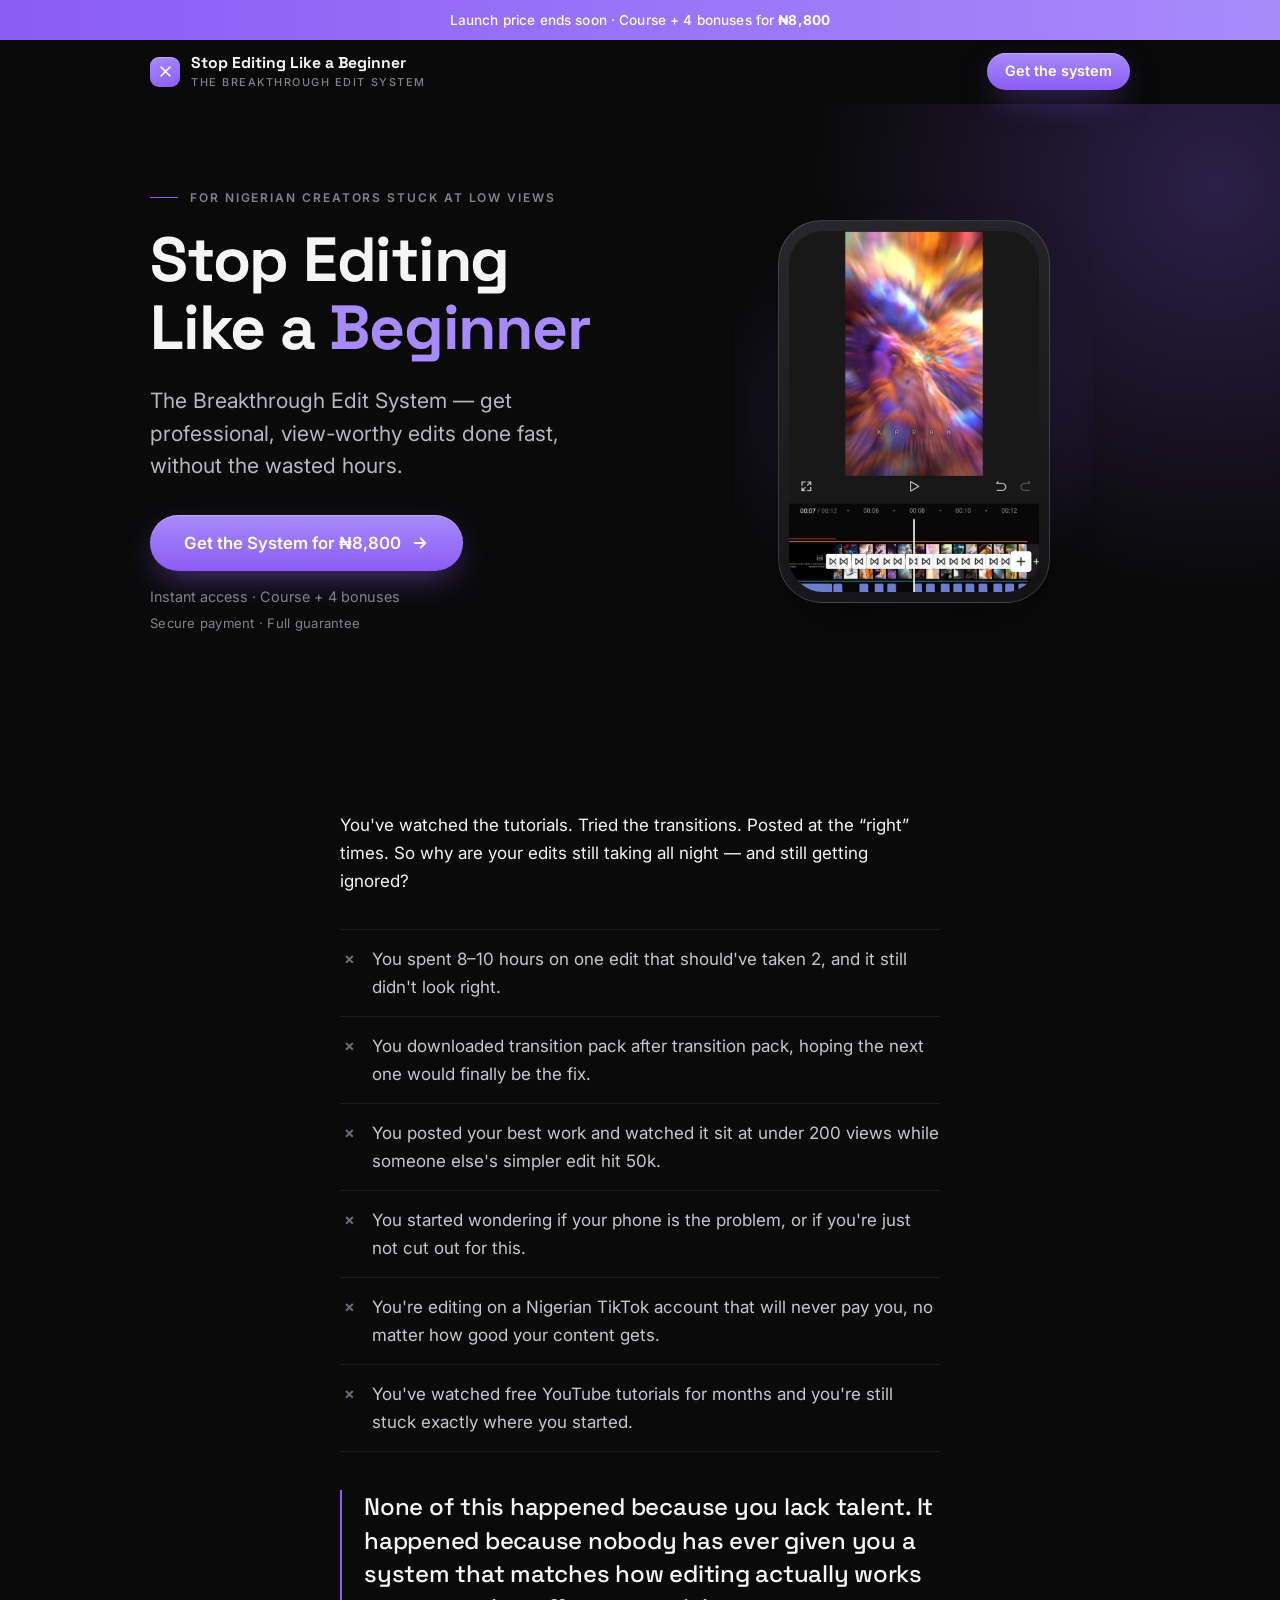
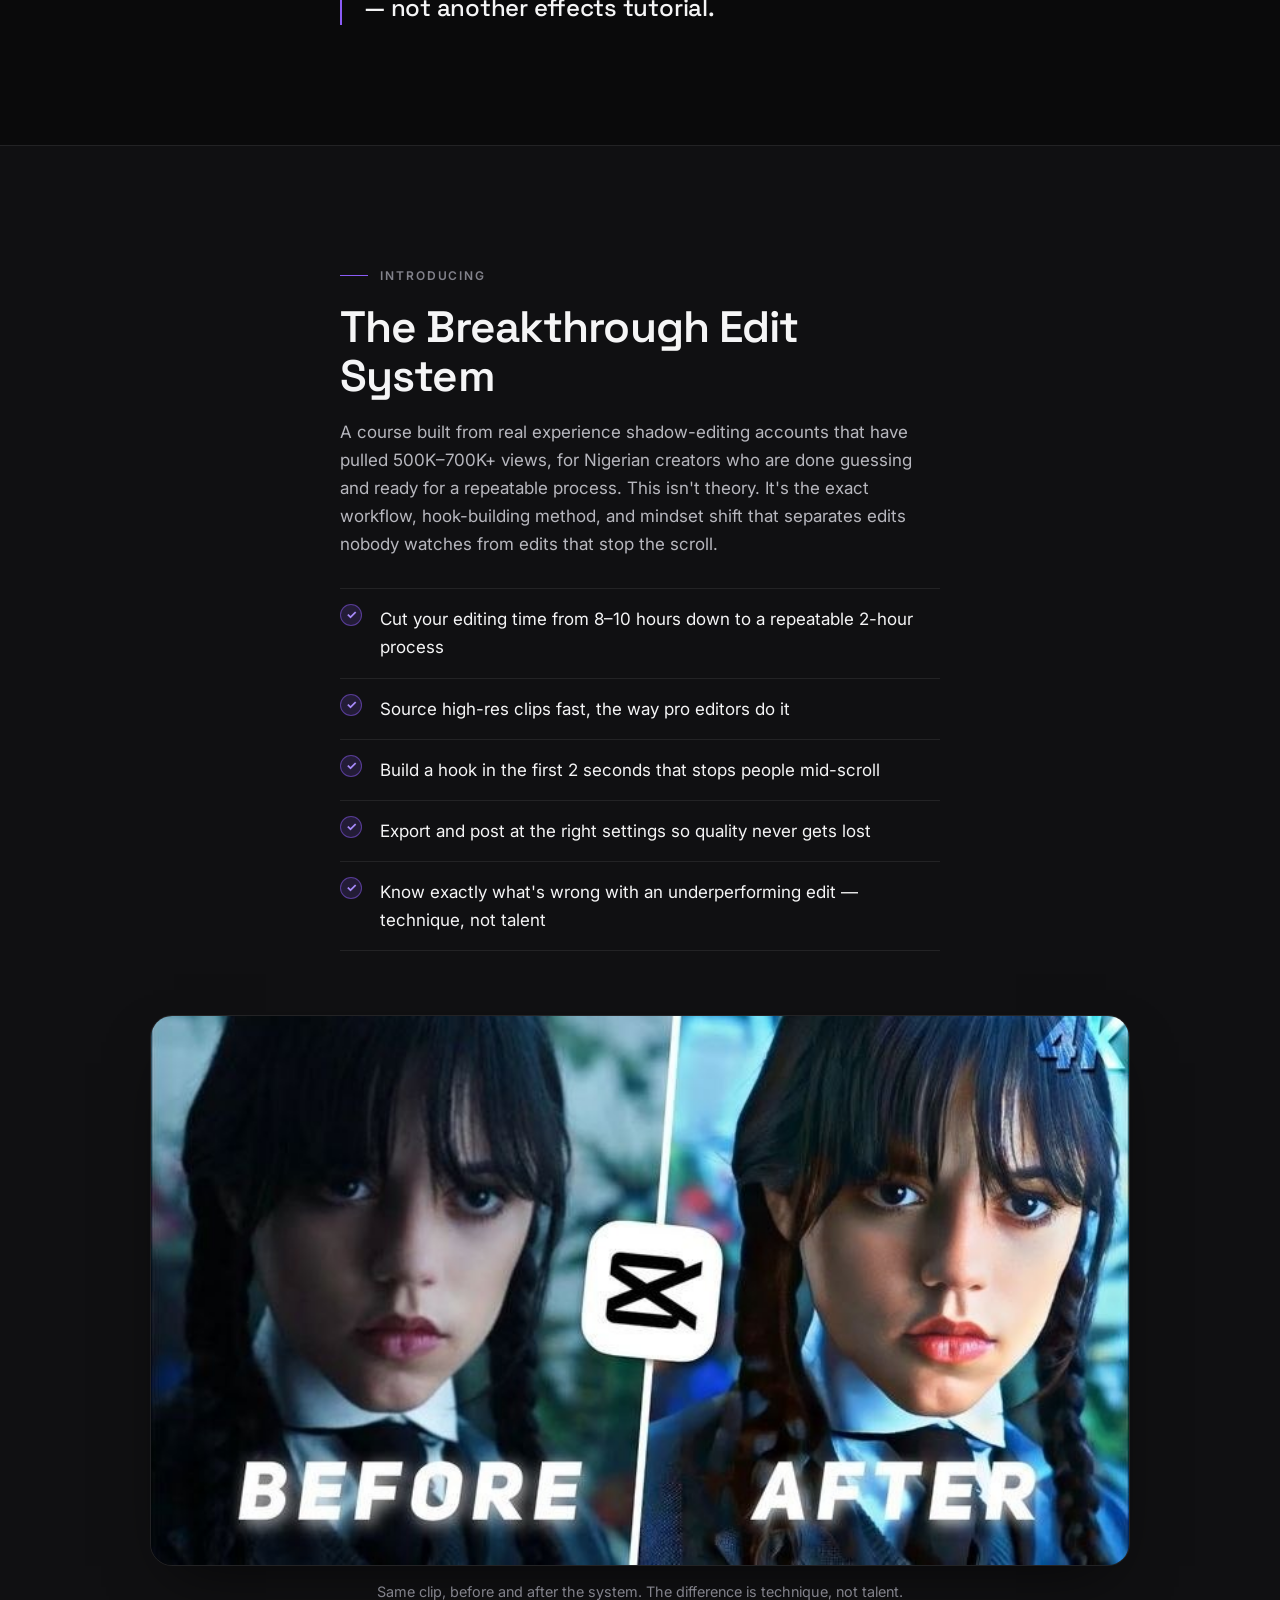
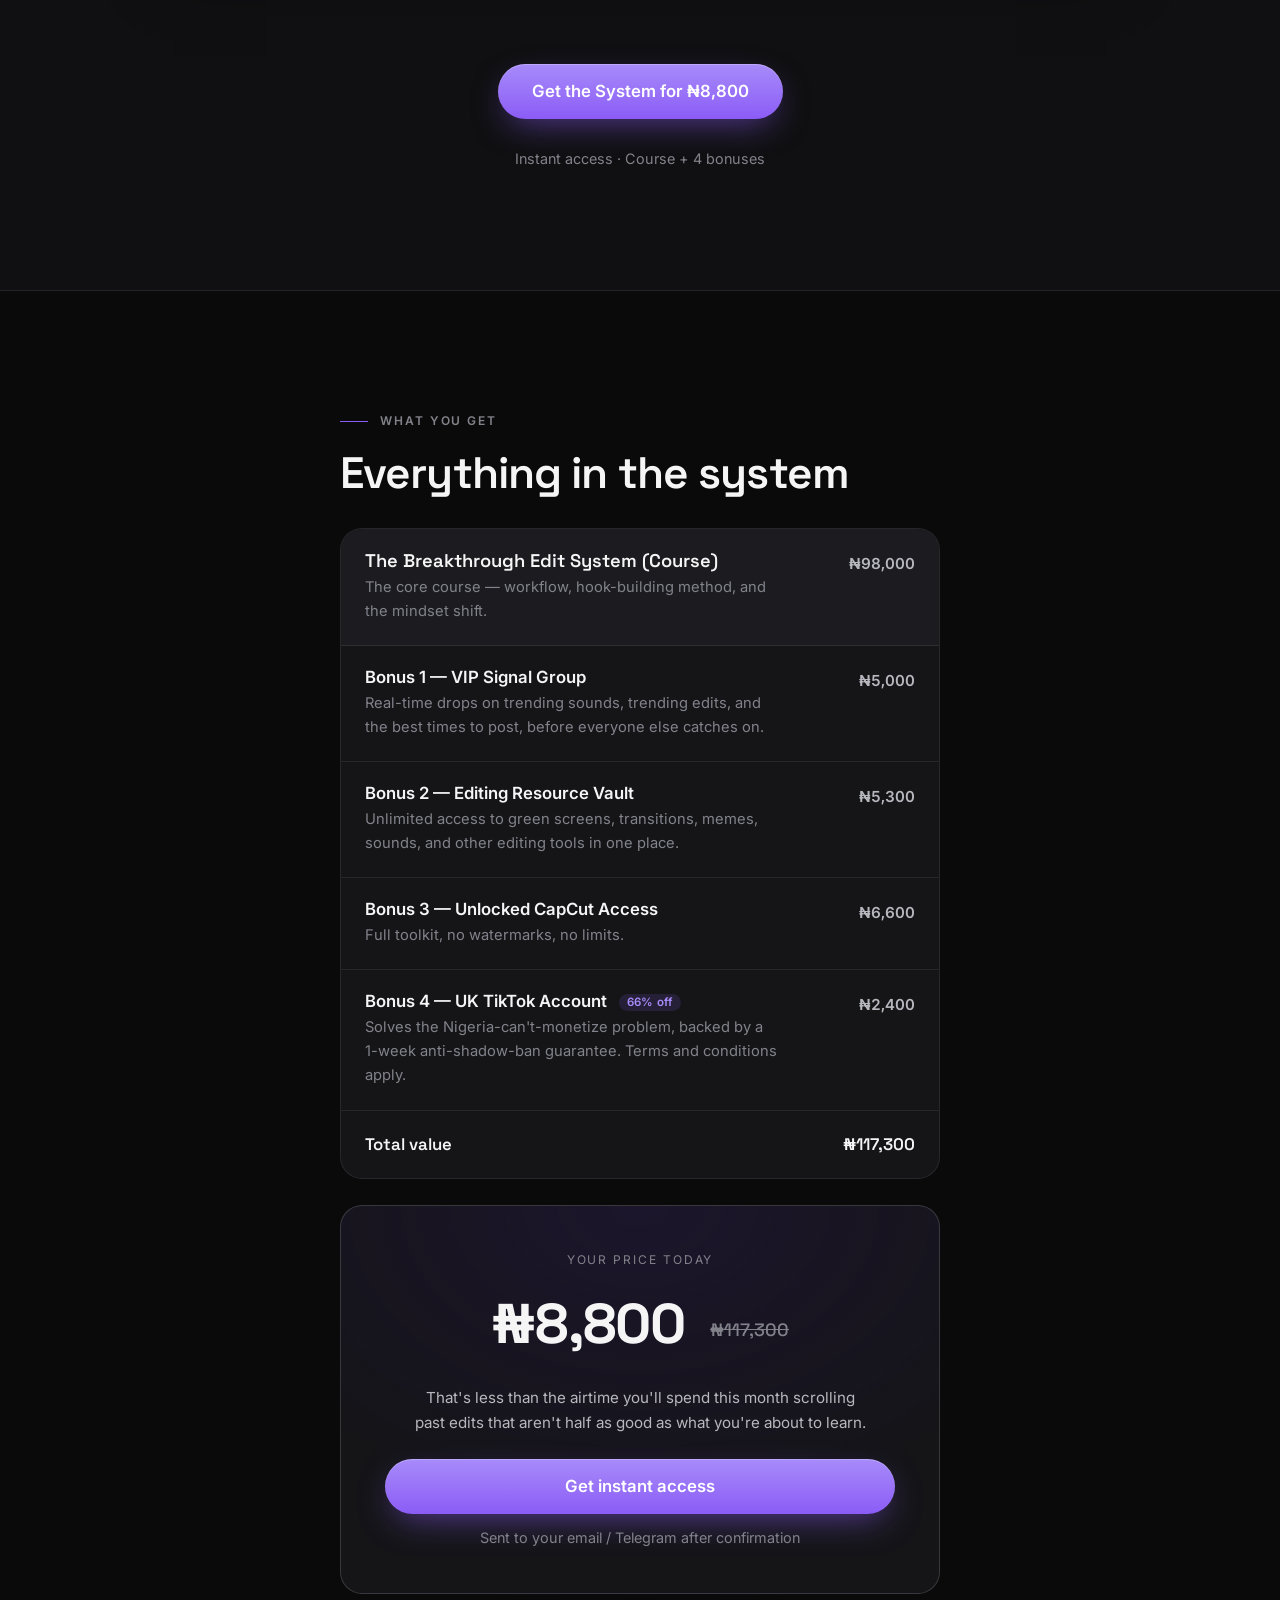
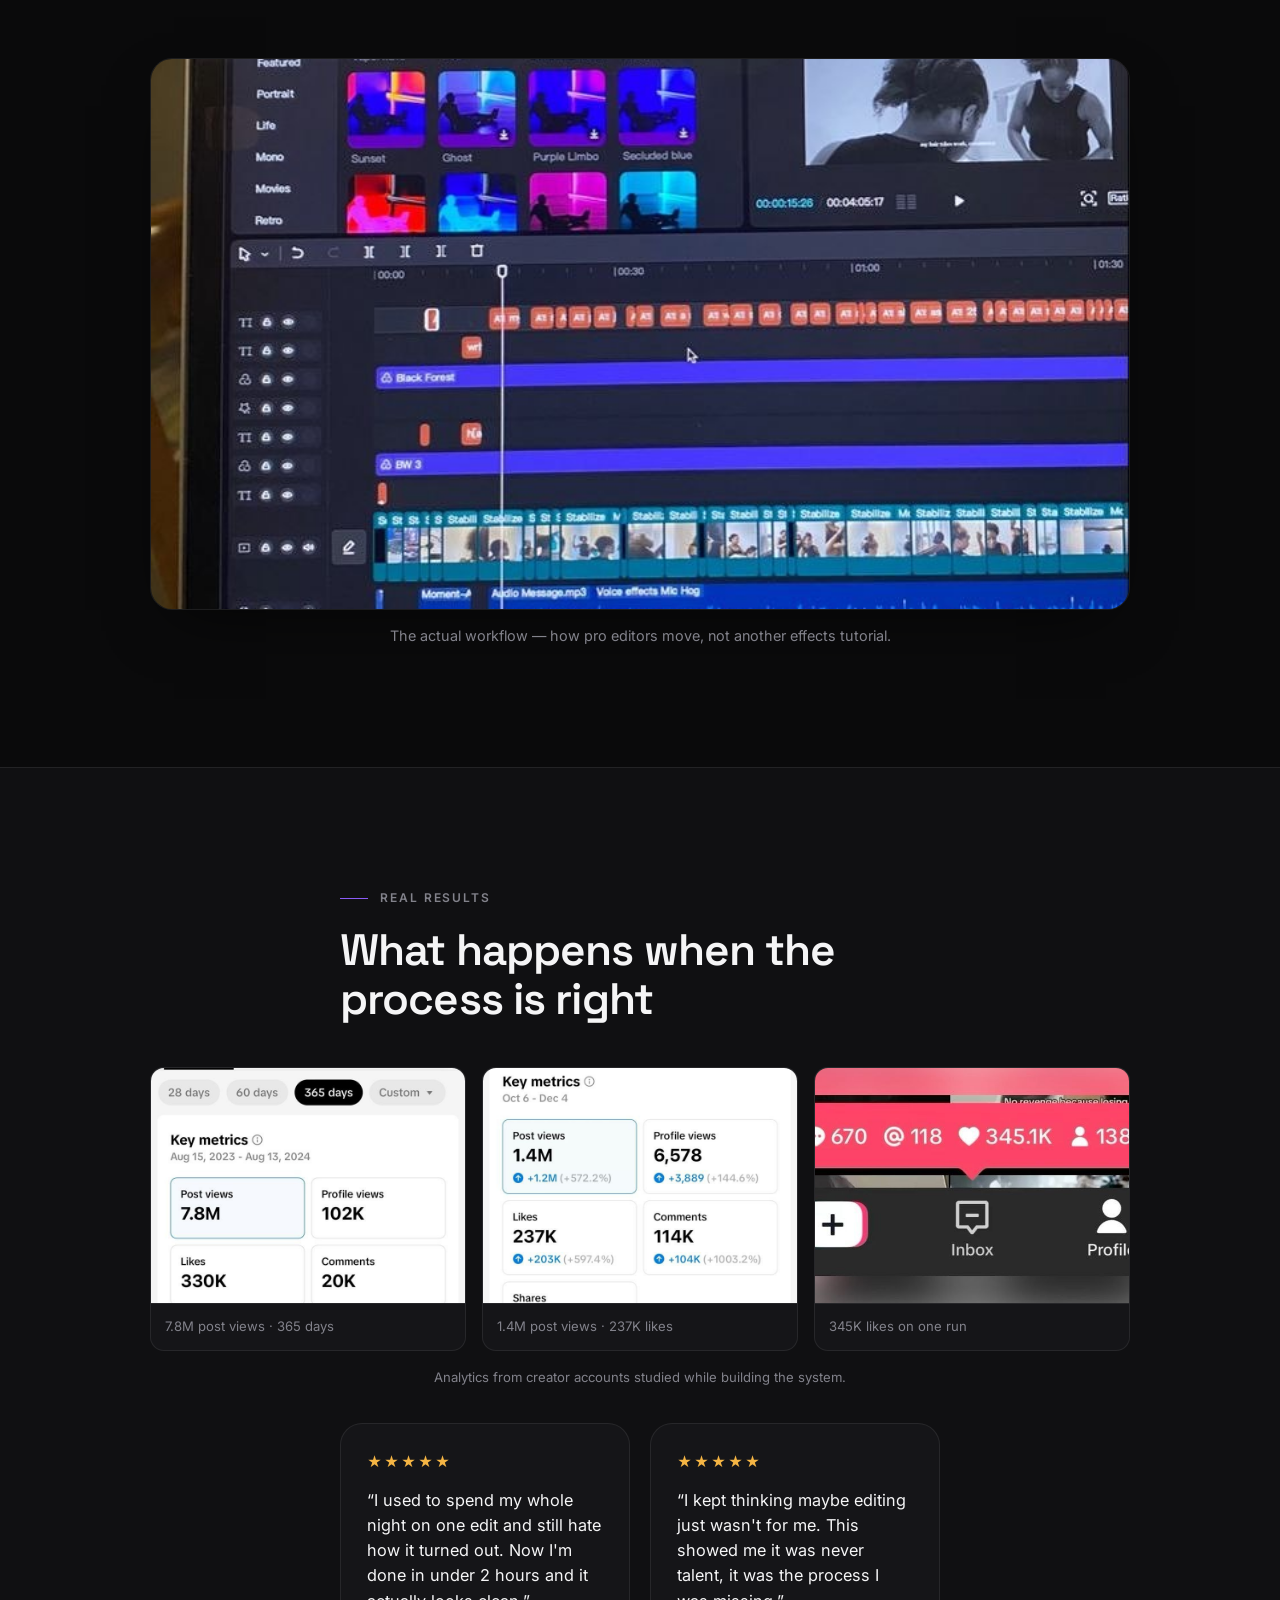
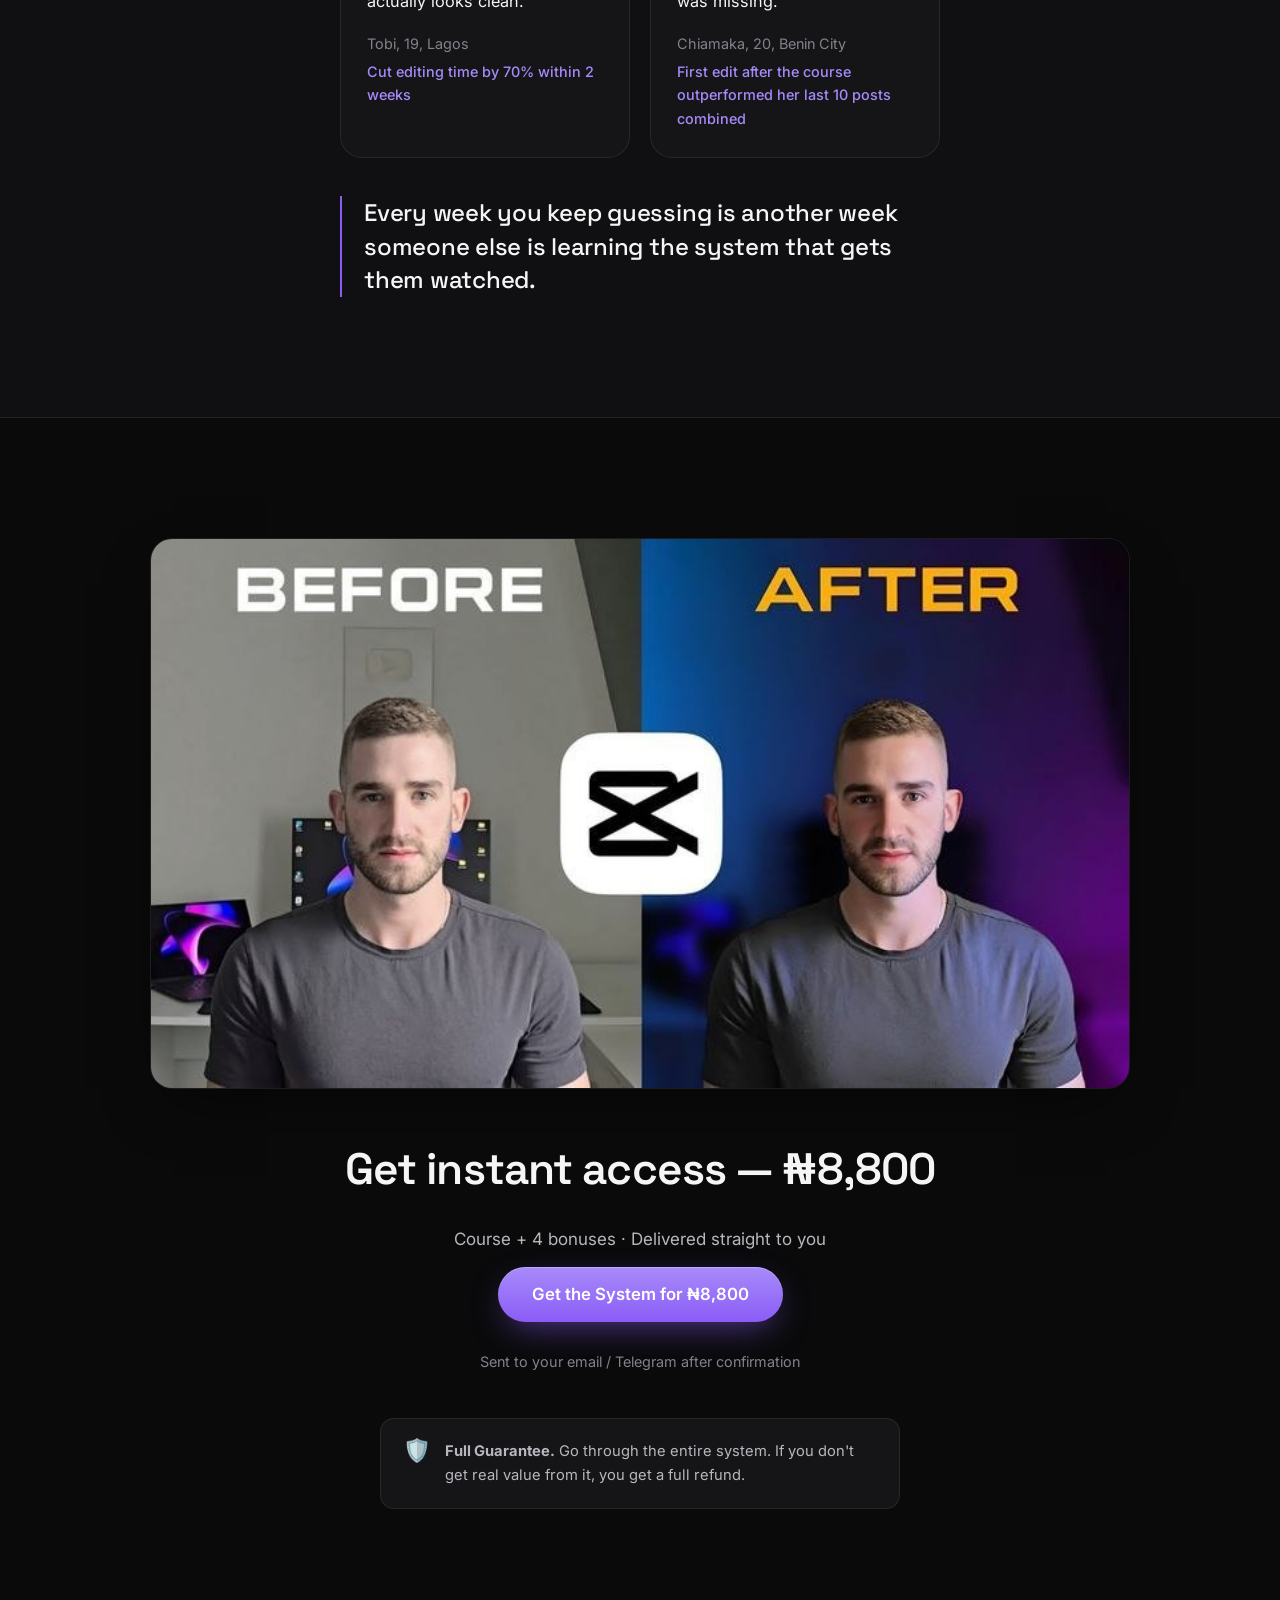
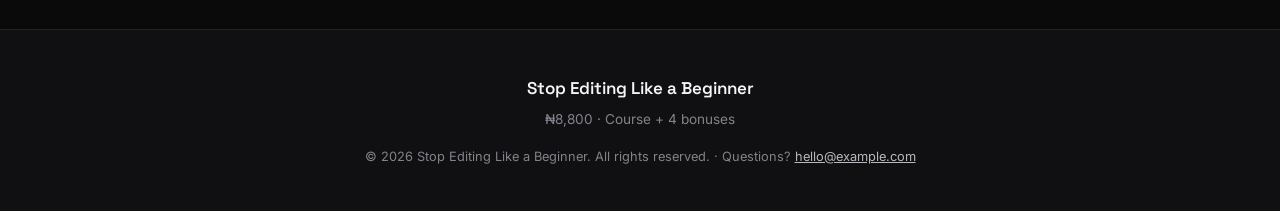
==== index.html @ e880b3b8 "initial commit" ====
<!DOCTYPE html>
<html lang="en">
<head>
  <meta charset="UTF-8">
  <meta name="viewport" content="width=device-width, initial-scale=1">
  <script>document.documentElement.classList.add('js');</script>
  <title>Stop Editing Like a Beginner — The Breakthrough Edit System</title>
  <meta name="description" content="The Breakthrough Edit System — a repeatable process for Nigerian creators to get professional, view-worthy edits done fast. Course + 4 bonuses for ₦8,800.">

  <meta property="og:title" content="Stop Editing Like a Beginner — The Breakthrough Edit System">
  <meta property="og:description" content="Get professional, view-worthy edits done fast, without the wasted hours. Course + 4 bonuses for ₦8,800.">
  <meta property="og:type" content="website">

  <link rel="preconnect" href="https://fonts.googleapis.com">
  <link rel="preconnect" href="https://fonts.gstatic.com" crossorigin>
  <link href="https://fonts.googleapis.com/css2?family=Inter:wght@400;500;600&family=Space+Grotesk:wght@500;600;700&display=swap" rel="stylesheet">
  <link rel="stylesheet" href="assets/styles.css">
</head>
<body>
  <a class="skip" href="#main">Skip to content</a>

  <div class="announce">
    Launch price ends soon &middot; Course + 4 bonuses for <strong>&#8358;8,800</strong>
  </div>

  <header class="nav" data-nav>
    <div class="container nav__inner">
      <a class="brand" href="#top" aria-label="Stop Editing Like a Beginner — home">
        <span class="mark" aria-hidden="true">
          <svg viewBox="0 0 24 24" fill="none" stroke="currentColor" stroke-width="2.4" stroke-linecap="round"><path d="M5 5l14 14M19 5 5 19"/></svg>
        </span>
        <span class="brand__name">
          <b>Stop Editing Like a Beginner</b>
          <span class="brand__sub">The Breakthrough Edit System</span>
        </span>
      </a>
      <a class="btn btn--sm" href="#get">Get the system</a>
    </div>
  </header>

  <main id="main">

    <!-- ============ HERO ============ -->
    <section class="hero" id="top">
      <div class="container hero__grid">
        <div class="hero__copy">
          <p class="eyebrow">For Nigerian creators stuck at low views</p>
          <h1>Stop Editing Like a <span class="u-accent">Beginner</span></h1>
          <p class="lede">The Breakthrough Edit System — get professional, view-worthy edits done fast, without the wasted hours.</p>
          <div class="cta">
            <a class="btn btn--lg" href="#get">
              Get the System for &#8358;8,800
              <svg viewBox="0 0 24 24" fill="none" stroke="currentColor" stroke-width="2.4" stroke-linecap="round" stroke-linejoin="round" aria-hidden="true"><path d="M5 12h14M13 6l6 6-6 6"/></svg>
            </a>
            <p class="cta__micro">Instant access &middot; Course + 4 bonuses</p>
            <p class="cta__trust">Secure payment &middot; Full guarantee</p>
          </div>
        </div>
        <div class="hero__media">
          <div class="phone">
            <img src="assets/img/hero-edit.jpg" width="736" height="1308"
                 alt="A finished vertical edit with a bold zoom-blur effect and a centred title, made in CapCut.">
          </div>
        </div>
      </div>
    </section>

    <!-- ============ PROBLEM ============ -->
    <section class="section">
      <div class="container narrow reveal">
        <p class="lede--plain">You've watched the tutorials. Tried the transitions. Posted at the &ldquo;right&rdquo; times. So why are your edits still taking all night — and still getting ignored?</p>

        <ul class="painlist">
          <li>You spent 8&ndash;10 hours on one edit that should've taken 2, and it still didn't look right.</li>
          <li>You downloaded transition pack after transition pack, hoping the next one would finally be the fix.</li>
          <li>You posted your best work and watched it sit at under 200 views while someone else's simpler edit hit 50k.</li>
          <li>You started wondering if your phone is the problem, or if you're just not cut out for this.</li>
          <li>You're editing on a Nigerian TikTok account that will never pay you, no matter how good your content gets.</li>
          <li>You've watched free YouTube tutorials for months and you're still stuck exactly where you started.</li>
        </ul>

        <p class="callout-line">None of this happened because you lack talent. It happened because nobody has ever given you a system that matches how editing actually works — not another effects tutorial.</p>
      </div>
    </section>

    <!-- ============ SOLUTION ============ -->
    <section class="section section--alt" id="system">
      <div class="container narrow reveal">
        <p class="eyebrow">Introducing</p>
        <h2>The Breakthrough Edit System</h2>
        <p class="body">A course built from real experience shadow-editing accounts that have pulled 500K&ndash;700K+ views, for Nigerian creators who are done guessing and ready for a repeatable process. This isn't theory. It's the exact workflow, hook-building method, and mindset shift that separates edits nobody watches from edits that stop the scroll.</p>

        <ul class="wins">
          <li>Cut your editing time from 8&ndash;10 hours down to a repeatable 2-hour process</li>
          <li>Source high-res clips fast, the way pro editors do it</li>
          <li>Build a hook in the first 2 seconds that stops people mid-scroll</li>
          <li>Export and post at the right settings so quality never gets lost</li>
          <li>Know exactly what's wrong with an underperforming edit — technique, not talent</li>
        </ul>
      </div>

      <div class="container reveal">
        <figure class="shot shot--wide">
          <img src="assets/img/before-after-wednesday.jpg" width="736" height="414"
               alt="The same clip shown before and after editing — the after version is sharper, brighter and colour-graded.">
          <figcaption>Same clip, before and after the system. The difference is technique, not talent.</figcaption>
        </figure>
      </div>

      <div class="container center reveal" style="margin-top: clamp(38px, 6vw, 60px);">
        <a class="btn btn--lg" href="#get">Get the System for &#8358;8,800</a>
        <p class="cta__micro">Instant access &middot; Course + 4 bonuses</p>
      </div>
    </section>

    <!-- ============ VALUE STACK ============ -->
    <section class="section" id="whats-inside">
      <div class="container narrow reveal">
        <p class="eyebrow">What you get</p>
        <h2>Everything in the system</h2>

        <div class="stack">
          <div class="stack__row stack__row--main">
            <div>
              <h3>The Breakthrough Edit System (Course)</h3>
              <p>The core course — workflow, hook-building method, and the mindset shift.</p>
            </div>
            <span class="price">&#8358;98,000</span>
          </div>

          <div class="stack__row">
            <div>
              <h3>Bonus 1 — VIP Signal Group</h3>
              <p>Real-time drops on trending sounds, trending edits, and the best times to post, before everyone else catches on.</p>
            </div>
            <span class="price">&#8358;5,000</span>
          </div>

          <div class="stack__row">
            <div>
              <h3>Bonus 2 — Editing Resource Vault</h3>
              <p>Unlimited access to green screens, transitions, memes, sounds, and other editing tools in one place.</p>
            </div>
            <span class="price">&#8358;5,300</span>
          </div>

          <div class="stack__row">
            <div>
              <h3>Bonus 3 — Unlocked CapCut Access</h3>
              <p>Full toolkit, no watermarks, no limits.</p>
            </div>
            <span class="price">&#8358;6,600</span>
          </div>

          <div class="stack__row">
            <div>
              <h3>Bonus 4 — UK TikTok Account <span class="tag">66% off</span></h3>
              <p>Solves the Nigeria-can't-monetize problem, backed by a 1-week anti-shadow-ban guarantee. Terms and conditions apply.</p>
            </div>
            <span class="price">&#8358;2,400</span>
          </div>

          <div class="stack__total">
            <span>Total value</span>
            <span>&#8358;117,300</span>
          </div>
        </div>

        <div class="pricecard">
          <p class="pricecard__label">Your price today</p>
          <p class="pricecard__amount">&#8358;8,800 <s>&#8358;117,300</s></p>
          <p class="pricecard__note">That's less than the airtime you'll spend this month scrolling past edits that aren't half as good as what you're about to learn.</p>
          <a class="btn btn--lg btn--block" href="confirmation.html">Get instant access</a>
          <p class="cta__micro">Sent to your email / Telegram after confirmation</p>
        </div>
      </div>

      <div class="container reveal">
        <figure class="shot shot--wide">
          <img src="assets/img/workflow-macbook.jpg" width="736" height="980"
               alt="A creator editing a project on a laptop in CapCut, with filters and a multi-track timeline open.">
          <figcaption>The actual workflow — how pro editors move, not another effects tutorial.</figcaption>
        </figure>
      </div>
    </section>

    <!-- ============ PROOF ============ -->
    <section class="section section--alt" id="proof">
      <div class="container narrow reveal">
        <p class="eyebrow">Real results</p>
        <h2>What happens when the process is right</h2>
      </div>

      <div class="container reveal">
        <div class="receipts">
          <figure>
            <img src="assets/img/proof-views-7m.jpg" width="736" height="732"
                 alt="TikTok analytics panel showing 7.8 million post views over 365 days.">
            <figcaption>7.8M post views &middot; 365 days</figcaption>
          </figure>
          <figure>
            <img src="assets/img/proof-views-1-4m.jpg" width="736" height="920"
                 alt="TikTok analytics panel showing 1.4 million post views and 237K likes.">
            <figcaption>1.4M post views &middot; 237K likes</figcaption>
          </figure>
          <figure>
            <img src="assets/img/proof-hearts.jpg" width="736" height="414"
                 alt="TikTok notification summary showing 345.1K likes on a run of posts.">
            <figcaption>345K likes on one run</figcaption>
          </figure>
        </div>
        <p class="receipts__note">Analytics from creator accounts studied while building the system.</p>
      </div>

      <div class="container narrow reveal">
        <div class="quotes">
          <blockquote>
            <div class="stars" aria-label="Rated 5 out of 5">&#9733;&#9733;&#9733;&#9733;&#9733;</div>
            <p>&ldquo;I used to spend my whole night on one edit and still hate how it turned out. Now I'm done in under 2 hours and it actually looks clean.&rdquo;</p>
            <footer>Tobi, 19, Lagos <span>Cut editing time by 70% within 2 weeks</span></footer>
          </blockquote>
          <blockquote>
            <div class="stars" aria-label="Rated 5 out of 5">&#9733;&#9733;&#9733;&#9733;&#9733;</div>
            <p>&ldquo;I kept thinking maybe editing just wasn't for me. This showed me it was never talent, it was the process I was missing.&rdquo;</p>
            <footer>Chiamaka, 20, Benin City <span>First edit after the course outperformed her last 10 posts combined</span></footer>
          </blockquote>
        </div>

        <p class="callout-line">Every week you keep guessing is another week someone else is learning the system that gets them watched.</p>
      </div>
    </section>

    <!-- ============ FINAL CTA ============ -->
    <section class="section final" id="get">
      <div class="container reveal">
        <figure class="shot shot--wide">
          <img src="assets/img/before-after-desk.jpg" width="736" height="414"
               alt="A creator's talking-head clip shown before and after colour grading in CapCut.">
        </figure>
      </div>

      <div class="container narrow center reveal">
        <h2>Get instant access — &#8358;8,800</h2>
        <p class="body">Course + 4 bonuses &middot; Delivered straight to you</p>
        <a class="btn btn--lg" href="confirmation.html">Get the System for &#8358;8,800</a>
        <p class="cta__micro">Sent to your email / Telegram after confirmation</p>

        <div class="guarantee">
          <span class="guarantee__icon" aria-hidden="true">&#128737;&#65039;</span>
          <p><strong>Full Guarantee.</strong> Go through the entire system. If you don't get real value from it, you get a full refund.</p>
        </div>
      </div>
    </section>

  </main>

  <footer class="foot">
    <div class="container foot__inner">
      <p class="foot__brand">Stop Editing Like a Beginner</p>
      <p class="foot__meta">&#8358;8,800 &middot; Course + 4 bonuses</p>
      <p class="foot__legal">
        &copy; <span data-year>2026</span> Stop Editing Like a Beginner. All rights reserved. &middot;
        Questions? <a href="mailto:hello@example.com">hello@example.com</a>
      </p>
    </div>
  </footer>

  <div class="buybar" data-buybar>
    <div class="buybar__inner">
      <div>
        <strong>&#8358;8,800</strong>
        <span>Course + 4 bonuses</span>
      </div>
      <a class="btn btn--sm" href="#get">Get access</a>
    </div>
  </div>

  <script src="assets/main.js"></script>
</body>
</html>
---- assets/styles.css ----
/* =========================================================
   Stop Editing Like a Beginner — The Breakthrough Edit System
   Sales page styles
   ========================================================= */

:root {
  color-scheme: dark;

  --bg: #0A0A0B;
  --bg-alt: #101012;
  --surface: #151518;
  --surface-2: #1B1B20;

  --border: rgba(255, 255, 255, 0.08);
  --border-strong: rgba(255, 255, 255, 0.15);

  --text: #F5F5F6;
  --text-dim: #B7B7BE;
  --text-mute: #82828B;

  --accent: #8B5CF6;
  --accent-2: #A78BFA;
  --gold: #F5B544;

  --radius: 14px;
  --radius-lg: 22px;
  --maxw: 1060px;

  --shadow: 0 24px 60px -24px rgba(0, 0, 0, 0.65);
  --glow: 0 12px 34px -10px rgba(139, 92, 246, 0.6);

  --font-body: "Inter", system-ui, -apple-system, "Segoe UI", Roboto, sans-serif;
  --font-head: "Space Grotesk", var(--font-body);
}

/* ---------- Reset / base ---------- */

*, *::before, *::after { box-sizing: border-box; }

html { -webkit-text-size-adjust: 100%; scroll-behavior: smooth; }

body {
  margin: 0;
  background: var(--bg);
  color: var(--text);
  font-family: var(--font-body);
  font-size: 1.0625rem;
  line-height: 1.65;
  -webkit-font-smoothing: antialiased;
  text-rendering: optimizeLegibility;
}

img { max-width: 100%; display: block; height: auto; }
a { color: inherit; }

h1, h2, h3 {
  font-family: var(--font-head);
  font-weight: 600;
  line-height: 1.1;
  letter-spacing: -0.02em;
  margin: 0;
}

h1 { font-size: clamp(2.4rem, 6.6vw, 3.9rem); font-weight: 700; }
h2 { font-size: clamp(1.85rem, 4.2vw, 2.75rem); }
h3 { font-family: var(--font-body); font-size: 1.05rem; font-weight: 600; letter-spacing: 0; }

p { margin: 0; }

::selection { background: var(--accent); color: #fff; }

:where(section) { scroll-margin-top: 90px; }

/* ---------- Layout helpers ---------- */

.container {
  width: 100%;
  max-width: var(--maxw);
  margin-inline: auto;
  padding-inline: clamp(20px, 5vw, 40px);
}

.narrow { max-width: 680px; }

.center {
  display: flex;
  flex-direction: column;
  align-items: center;
  text-align: center;
  gap: 14px;
}

.section { padding-block: clamp(64px, 10vw, 120px); }

.section--alt {
  background: var(--bg-alt);
  border-block: 1px solid var(--border);
}

.u-accent { color: var(--accent-2); }

/* ---------- Skip link ---------- */

.skip {
  position: absolute;
  left: -9999px;
}
.skip:focus {
  left: 16px;
  top: 16px;
  z-index: 100;
  background: #fff;
  color: #000;
  padding: 9px 15px;
  border-radius: 8px;
  font-weight: 600;
}

/* ---------- Eyebrow ---------- */

.eyebrow {
  display: flex;
  align-items: center;
  gap: 12px;
  margin: 0 0 18px;
  font-size: 0.75rem;
  font-weight: 600;
  letter-spacing: 0.16em;
  text-transform: uppercase;
  color: var(--text-mute);
}
.eyebrow::before {
  content: "";
  width: 28px;
  height: 1px;
  background: var(--accent);
}

/* ---------- Text blocks ---------- */

.lede {
  margin: 22px 0 0;
  font-size: clamp(1.1rem, 2.1vw, 1.32rem);
  line-height: 1.55;
  color: var(--text-dim);
}
.lede--plain { margin: 0 0 34px; color: var(--text); }

.body { margin: 18px 0 0; color: var(--text-dim); }

.callout-line {
  margin: 38px 0 0;
  padding-left: 22px;
  border-left: 2px solid var(--accent);
  font-family: var(--font-head);
  font-size: clamp(1.15rem, 2.5vw, 1.5rem);
  font-weight: 500;
  line-height: 1.4;
  letter-spacing: -0.01em;
  color: var(--text);
}

/* ---------- Buttons ---------- */

.btn {
  --_bg: linear-gradient(180deg, var(--accent-2), var(--accent));
  display: inline-flex;
  align-items: center;
  justify-content: center;
  gap: 10px;
  padding: 16px 26px;
  font-family: var(--font-body);
  font-size: 1rem;
  font-weight: 600;
  line-height: 1;
  color: #fff;
  text-decoration: none;
  background: var(--_bg);
  border: 0;
  border-radius: 999px;
  cursor: pointer;
  box-shadow: var(--glow), inset 0 1px 0 rgba(255, 255, 255, 0.25);
  transition: transform 0.15s ease, box-shadow 0.15s ease, filter 0.15s ease;
}
.btn:hover {
  transform: translateY(-2px);
  filter: brightness(1.06);
  box-shadow: 0 18px 44px -12px rgba(139, 92, 246, 0.7), inset 0 1px 0 rgba(255, 255, 255, 0.25);
}
.btn:active { transform: translateY(0); }
.btn:focus-visible { outline: 2px solid var(--accent-2); outline-offset: 3px; }

.btn--lg { padding: 19px 34px; font-size: 1.05rem; }
.btn--sm { padding: 11px 18px; font-size: 0.9rem; }
.btn--block { width: 100%; }

.btn--ghost {
  background: transparent;
  color: var(--text);
  border: 1px solid var(--border-strong);
  box-shadow: none;
}
.btn--ghost:hover { background: var(--surface-2); filter: none; }

.btn svg { width: 18px; height: 18px; flex-shrink: 0; }

/* ---------- CTA micro copy ---------- */

.cta { margin-top: 32px; }
.cta__micro { margin: 14px 0 0; font-size: 0.9rem; color: var(--text-mute); }
.cta__trust { margin: 4px 0 0; font-size: 0.82rem; letter-spacing: 0.02em; color: var(--text-mute); }

/* ---------- Announcement bar ---------- */

.announce {
  padding: 9px 16px;
  text-align: center;
  font-size: 0.85rem;
  font-weight: 500;
  letter-spacing: 0.01em;
  color: #fff;
  background: linear-gradient(90deg, var(--accent), var(--accent-2));
}
.announce strong { font-weight: 700; }

/* ---------- Nav ---------- */

.nav {
  position: sticky;
  top: 0;
  z-index: 50;
  background: rgba(10, 10, 11, 0.72);
  backdrop-filter: blur(12px);
  -webkit-backdrop-filter: blur(12px);
  border-bottom: 1px solid transparent;
  transition: border-color 0.2s ease, background 0.2s ease;
}
.nav.is-stuck {
  border-color: var(--border);
  background: rgba(10, 10, 11, 0.92);
}
.nav__inner {
  display: flex;
  align-items: center;
  justify-content: space-between;
  gap: 16px;
  padding-block: 13px;
}

.brand {
  display: flex;
  align-items: center;
  gap: 11px;
  text-decoration: none;
  line-height: 1.15;
}
.brand .mark {
  display: grid;
  place-items: center;
  width: 30px;
  height: 30px;
  flex-shrink: 0;
  border-radius: 9px;
  color: #fff;
  background: linear-gradient(160deg, var(--accent-2), var(--accent));
  box-shadow: inset 0 1px 0 rgba(255, 255, 255, 0.3);
}
.brand .mark svg { width: 15px; height: 15px; }
.brand__name { display: flex; flex-direction: column; line-height: 1.25; }
.brand b { font-family: var(--font-head); font-weight: 700; font-size: 0.98rem; }
.brand__sub {
  margin-top: 2px;
  font-size: 0.68rem;
  font-weight: 500;
  letter-spacing: 0.14em;
  text-transform: uppercase;
  color: var(--text-mute);
}

/* ---------- Hero ---------- */

.hero {
  position: relative;
  overflow: hidden;
  padding-top: clamp(44px, 7vw, 84px);
  padding-bottom: clamp(36px, 5vw, 56px);
}
.hero::before {
  content: "";
  position: absolute;
  inset: -22% -12% auto auto;
  width: min(680px, 92vw);
  height: 660px;
  background: radial-gradient(circle at 68% 32%, rgba(139, 92, 246, 0.26), transparent 62%);
  pointer-events: none;
}
.hero__grid {
  position: relative;
  display: grid;
  grid-template-columns: 1.05fr 0.95fr;
  gap: clamp(32px, 6vw, 72px);
  align-items: center;
}
.hero__copy { max-width: 560px; }

.hero__media { justify-self: center; position: relative; }

.phone {
  position: relative;
  width: min(272px, 72vw);
  padding: 10px;
  background: linear-gradient(160deg, #27272c, #131316);
  border: 1px solid var(--border-strong);
  border-radius: 44px;
  box-shadow: var(--shadow);
}
.phone::before {
  content: "";
  position: absolute;
  inset: -44px;
  z-index: -1;
  background: radial-gradient(circle, rgba(139, 92, 246, 0.22), transparent 70%);
}
.phone img {
  width: 100%;
  aspect-ratio: 9 / 13;
  object-fit: cover;
  object-position: top center;
  border-radius: 34px;
}

/* ---------- Pain list ---------- */

.painlist {
  margin: 0;
  padding: 0;
  list-style: none;
  border-top: 1px solid var(--border);
}
.painlist li {
  position: relative;
  padding: 15px 0 15px 32px;
  border-bottom: 1px solid var(--border);
  color: #C6C6CD;
}
.painlist li::before {
  content: "\00d7";
  position: absolute;
  left: 4px;
  top: 15px;
  font-size: 1rem;
  font-weight: 700;
  color: #6a6a72;
}

/* ---------- Wins list ---------- */

.wins {
  margin: 30px 0 0;
  padding: 0;
  list-style: none;
}
.wins li {
  position: relative;
  padding: 16px 0 16px 40px;
  border-bottom: 1px solid var(--border);
  color: var(--text);
}
.wins li:first-child { border-top: 1px solid var(--border); }
.wins li::before {
  content: "";
  position: absolute;
  left: 0;
  top: 15px;
  width: 22px;
  height: 22px;
  border-radius: 50%;
  background: rgba(139, 92, 246, 0.16);
  border: 1px solid rgba(139, 92, 246, 0.5);
}
.wins li::after {
  content: "\2713";
  position: absolute;
  left: 0;
  top: 15px;
  width: 22px;
  height: 22px;
  font-size: 0.78rem;
  font-weight: 700;
  line-height: 22px;
  text-align: center;
  color: var(--accent-2);
}

/* ---------- Figures ---------- */

.shot { margin: clamp(38px, 6vw, 64px) 0 0; }
.shot img {
  border-radius: var(--radius-lg);
  border: 1px solid var(--border);
  box-shadow: var(--shadow);
}
.shot--wide img {
  width: 100%;
  aspect-ratio: 16 / 9;
  object-fit: cover;
}
.shot figcaption {
  margin-top: 14px;
  font-size: 0.9rem;
  color: var(--text-mute);
  text-align: center;
}

/* ---------- Value stack ---------- */

.stack {
  margin-top: 30px;
  background: var(--surface);
  border: 1px solid var(--border);
  border-radius: var(--radius-lg);
  overflow: hidden;
}
.stack__row {
  display: flex;
  align-items: flex-start;
  justify-content: space-between;
  gap: 22px;
  padding: 22px 24px;
  border-bottom: 1px solid var(--border);
}
.stack__row h3 { margin: 0 0 4px; }
.stack__row p {
  margin: 0;
  max-width: 46ch;
  font-size: 0.92rem;
  color: var(--text-mute);
}
.stack__row--main { background: var(--surface-2); }
.stack__row--main h3 { font-family: var(--font-head); font-size: 1.15rem; font-weight: 600; }

.price {
  flex-shrink: 0;
  font-weight: 600;
  font-size: 0.95rem;
  font-variant-numeric: tabular-nums;
  color: var(--text-dim);
}
.tag {
  display: inline-block;
  margin-left: 8px;
  padding: 2px 8px;
  font-size: 0.72rem;
  font-weight: 600;
  letter-spacing: 0.02em;
  color: var(--accent-2);
  background: rgba(139, 92, 246, 0.14);
  border-radius: 999px;
  vertical-align: middle;
}
.stack__total {
  display: flex;
  align-items: center;
  justify-content: space-between;
  padding: 20px 24px;
  font-family: var(--font-head);
  font-weight: 600;
  font-size: 1.05rem;
}

/* ---------- Price card ---------- */

.pricecard {
  margin-top: 26px;
  padding: clamp(28px, 5vw, 44px);
  text-align: center;
  border: 1px solid var(--border-strong);
  border-radius: var(--radius-lg);
  background: radial-gradient(120% 130% at 50% 0%, rgba(139, 92, 246, 0.14), var(--surface) 62%);
}
.pricecard__label {
  margin: 0;
  font-size: 0.75rem;
  letter-spacing: 0.16em;
  text-transform: uppercase;
  color: var(--text-mute);
}
.pricecard__amount {
  margin: 8px 0 0;
  font-family: var(--font-head);
  font-weight: 700;
  font-size: clamp(2.6rem, 7vw, 3.5rem);
  letter-spacing: -0.02em;
}
.pricecard__amount s {
  display: inline-block;
  margin-left: 12px;
  font-size: 0.32em;
  font-weight: 500;
  letter-spacing: 0;
  color: var(--text-mute);
  vertical-align: middle;
}
.pricecard__note {
  margin: 14px auto 24px;
  max-width: 46ch;
  font-size: 0.95rem;
  color: var(--text-dim);
}
.pricecard .cta__micro { margin-top: 12px; }

/* ---------- Receipts ---------- */

.receipts {
  display: grid;
  grid-template-columns: repeat(auto-fit, minmax(150px, 1fr));
  gap: 16px;
  margin-top: clamp(30px, 5vw, 44px);
}
.receipts figure {
  margin: 0;
  background: var(--surface);
  border: 1px solid var(--border);
  border-radius: var(--radius);
  overflow: hidden;
}
.receipts img {
  width: 100%;
  aspect-ratio: 4 / 3;
  object-fit: cover;
  object-position: top;
}
.receipts figcaption {
  padding: 12px 14px;
  font-size: 0.82rem;
  color: var(--text-mute);
  border-top: 1px solid var(--border);
}
.receipts__note {
  margin: 16px 0 0;
  text-align: center;
  font-size: 0.82rem;
  color: var(--text-mute);
}

/* ---------- Quotes ---------- */

.quotes {
  display: grid;
  grid-template-columns: 1fr 1fr;
  gap: 20px;
  margin-top: 34px;
}
blockquote {
  margin: 0;
  padding: 26px;
  background: var(--surface);
  border: 1px solid var(--border);
  border-radius: var(--radius-lg);
}
blockquote p {
  margin: 14px 0 18px;
  font-size: 1.02rem;
  line-height: 1.55;
  color: var(--text);
}
.stars { color: var(--gold); letter-spacing: 2px; font-size: 0.9rem; }
blockquote footer { font-size: 0.9rem; font-style: normal; color: var(--text-mute); }
blockquote footer span {
  display: block;
  margin-top: 4px;
  font-weight: 500;
  color: var(--accent-2);
}

/* ---------- Guarantee ---------- */

.guarantee {
  display: flex;
  gap: 14px;
  align-items: flex-start;
  max-width: 520px;
  margin: 30px auto 0;
  padding: 20px 22px;
  text-align: left;
  background: var(--surface);
  border: 1px solid var(--border);
  border-radius: var(--radius);
}
.guarantee__icon { font-size: 1.4rem; line-height: 1; }
.guarantee p { margin: 0; font-size: 0.92rem; color: var(--text-dim); }

/* ---------- Final section ---------- */

.final .shot { margin: 0 0 clamp(36px, 6vw, 56px); }

/* ---------- Footer ---------- */

.foot {
  padding-block: 44px;
  background: var(--bg-alt);
  border-top: 1px solid var(--border);
}
.foot__inner { display: flex; flex-direction: column; gap: 6px; text-align: center; }
.foot__brand { font-family: var(--font-head); font-weight: 600; }
.foot__meta { font-size: 0.85rem; color: var(--text-mute); }
.foot__legal { margin-top: 10px; font-size: 0.8rem; color: var(--text-mute); }
.foot__legal a { color: var(--text-dim); }

/* ---------- Sticky buy bar (mobile) ---------- */

.buybar {
  position: fixed;
  left: 0;
  right: 0;
  bottom: 0;
  z-index: 60;
  padding: 12px clamp(16px, 5vw, 20px);
  background: rgba(16, 16, 18, 0.95);
  backdrop-filter: blur(10px);
  -webkit-backdrop-filter: blur(10px);
  border-top: 1px solid var(--border);
  transform: translateY(110%);
  transition: transform 0.25s ease;
}
.buybar.is-visible { transform: translateY(0); }
.buybar__inner {
  display: flex;
  align-items: center;
  justify-content: space-between;
  gap: 14px;
  max-width: var(--maxw);
  margin-inline: auto;
}
.buybar strong { font-family: var(--font-head); font-size: 1.1rem; }
.buybar span { display: block; font-size: 0.75rem; color: var(--text-mute); }

@media (min-width: 860px) {
  .buybar { display: none; }
}

/* ---------- Confirmation page ---------- */

.confirm { padding-block: clamp(56px, 9vw, 104px); }

.badge {
  display: grid;
  place-items: center;
  width: 58px;
  height: 58px;
  margin: 0 0 24px;
  border-radius: 50%;
  color: #fff;
  background: linear-gradient(160deg, var(--accent-2), var(--accent));
  box-shadow: var(--glow);
}
.badge svg { width: 28px; height: 28px; }

.downloads { margin: 30px 0 0; padding: 0; list-style: none; }
.downloads li {
  display: flex;
  align-items: center;
  gap: 14px;
  padding: 16px 18px;
  margin-bottom: 10px;
  background: var(--surface);
  border: 1px solid var(--border);
  border-radius: var(--radius);
}
.downloads .ico { font-size: 1.15rem; line-height: 1; flex-shrink: 0; }
.downloads .name { flex: 1; font-weight: 500; font-size: 0.98rem; }
.downloads .get {
  flex-shrink: 0;
  font-size: 0.85rem;
  font-weight: 600;
  color: var(--accent-2);
  text-decoration: none;
}
.downloads .get:hover { text-decoration: underline; }

.note-box {
  margin: 26px 0 0;
  padding: 18px 20px;
  font-size: 0.92rem;
  color: var(--text-dim);
  background: var(--surface);
  border: 1px solid var(--border);
  border-left: 2px solid var(--accent);
  border-radius: var(--radius);
}

.divider {
  margin: clamp(40px, 7vw, 64px) 0;
  border: 0;
  border-top: 1px solid var(--border);
}

.upsell {
  padding: clamp(24px, 4vw, 36px);
  background: radial-gradient(120% 130% at 50% 0%, rgba(139, 92, 246, 0.12), var(--surface) 62%);
  border: 1px solid var(--border-strong);
  border-radius: var(--radius-lg);
  text-align: center;
}
.upsell h3 { font-family: var(--font-head); font-size: 1.3rem; font-weight: 600; }
.upsell .price-line {
  margin: 6px 0 14px;
  font-family: var(--font-head);
  font-size: 1.6rem;
  font-weight: 700;
}
.upsell p { color: var(--text-dim); font-size: 0.95rem; }
.decline {
  display: inline-block;
  margin-top: 16px;
  font-size: 0.88rem;
  color: var(--text-mute);
  text-decoration: none;
}
.decline:hover { color: var(--text-dim); text-decoration: underline; }

.next-block { margin-top: clamp(40px, 7vw, 60px); text-align: center; }
.next-block .btn { margin-top: 18px; }

/* ---------- Reveal animation ---------- */

.js .reveal {
  opacity: 0;
  transform: translateY(16px);
  transition: opacity 0.6s ease, transform 0.6s ease;
}
.js .reveal.in { opacity: 1; transform: none; }

/* ---------- Responsive ---------- */

@media (max-width: 860px) {
  .hero__grid { grid-template-columns: 1fr; text-align: center; }
  .hero__copy { max-width: none; }
  .hero .eyebrow { justify-content: center; }
  .hero .cta { display: flex; flex-direction: column; align-items: center; }
  body { padding-bottom: 72px; }
}

@media (max-width: 720px) {
  .quotes { grid-template-columns: 1fr; }
  .stack__row { flex-direction: column; gap: 8px; }
  .stack__row .price { align-self: flex-start; }
}

@media (prefers-reduced-motion: reduce) {
  html { scroll-behavior: auto; }
  *, *::before, *::after { transition: none !important; animation: none !important; }
  .btn:hover { transform: none; }
  .js .reveal { opacity: 1; transform: none; }
}
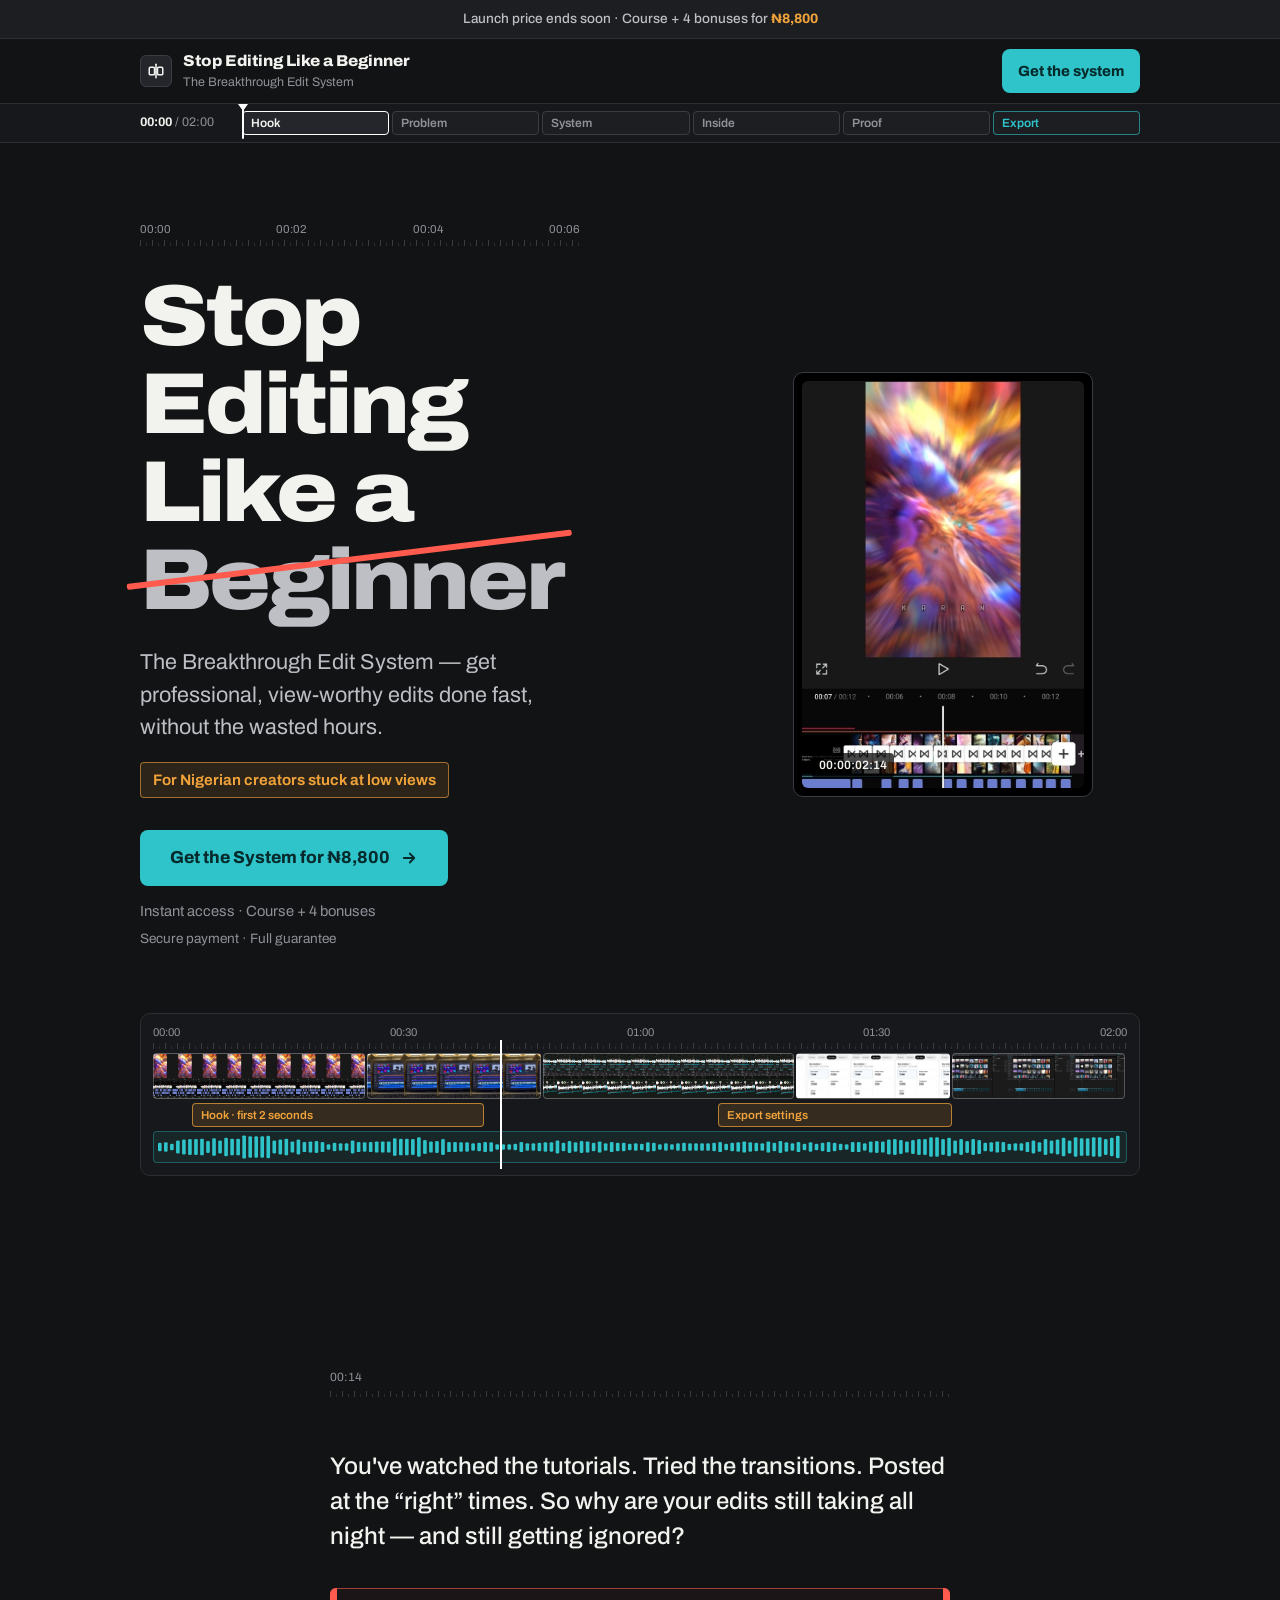
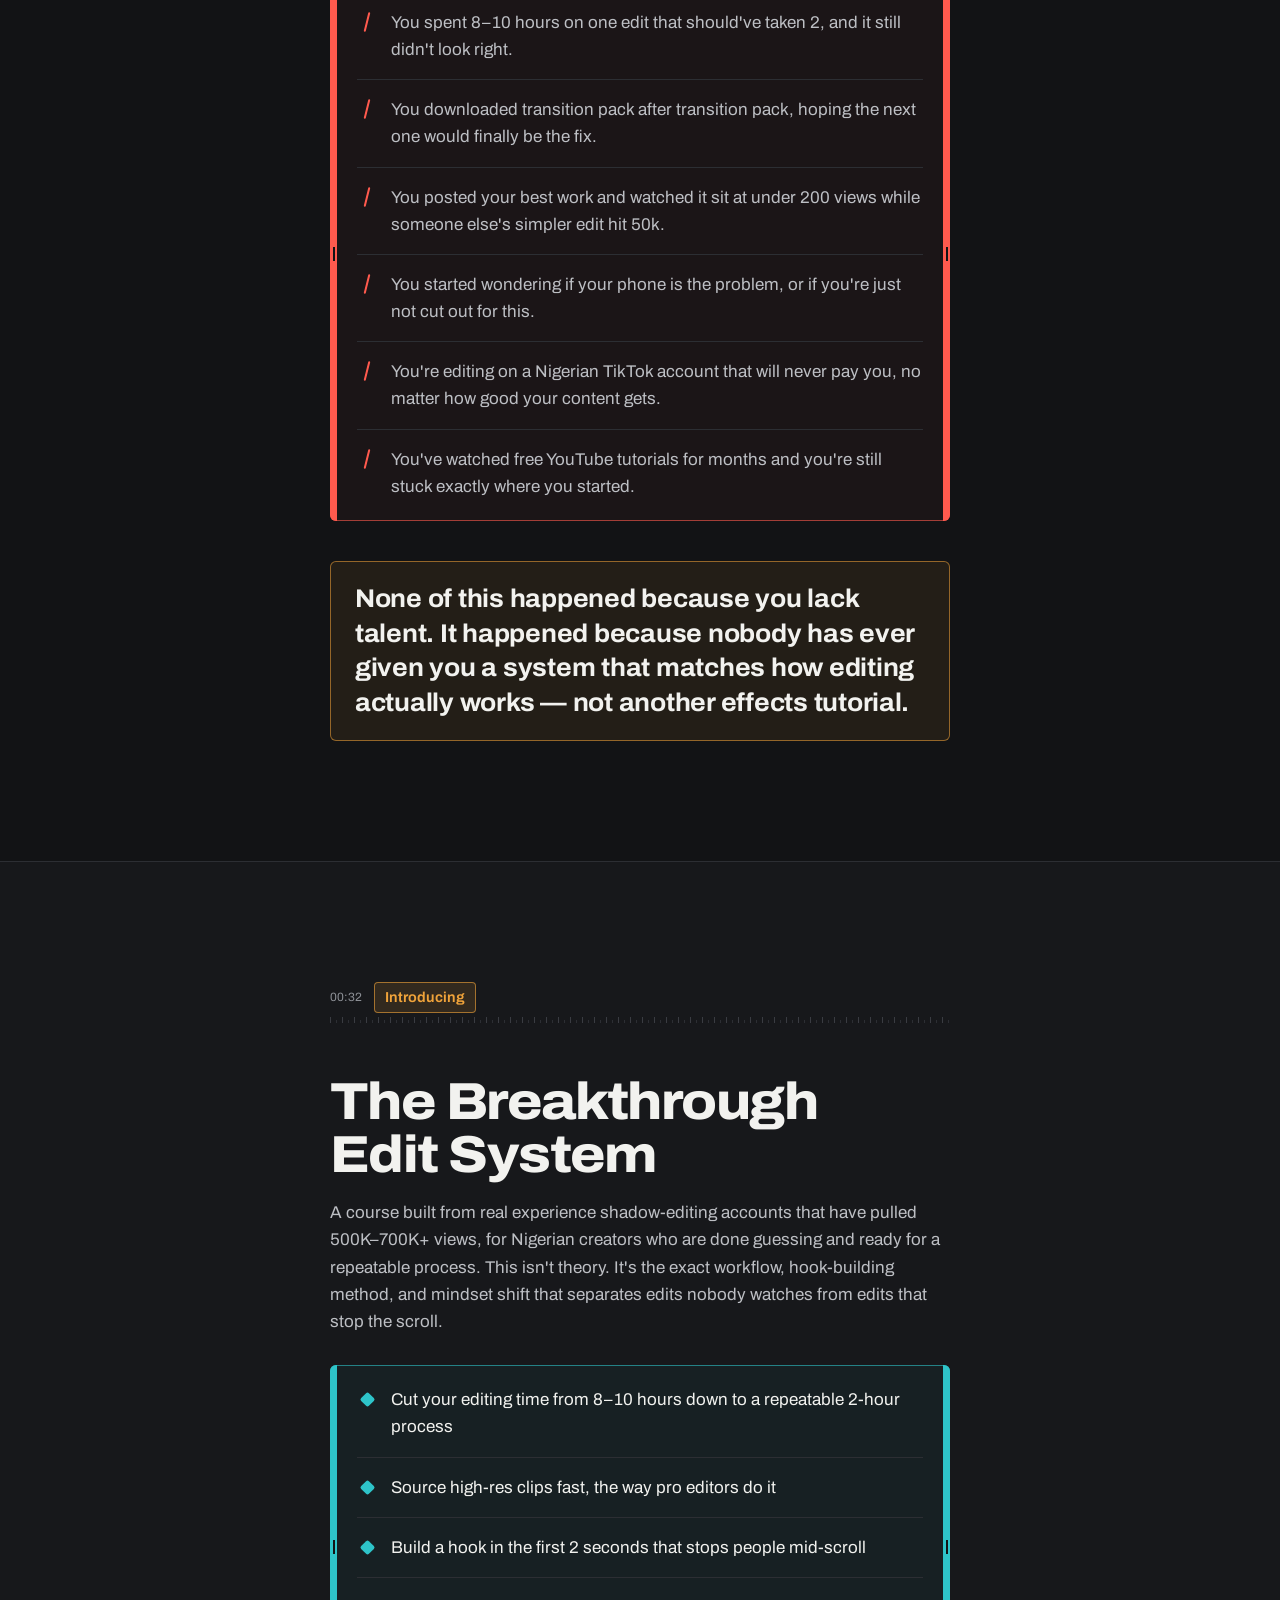
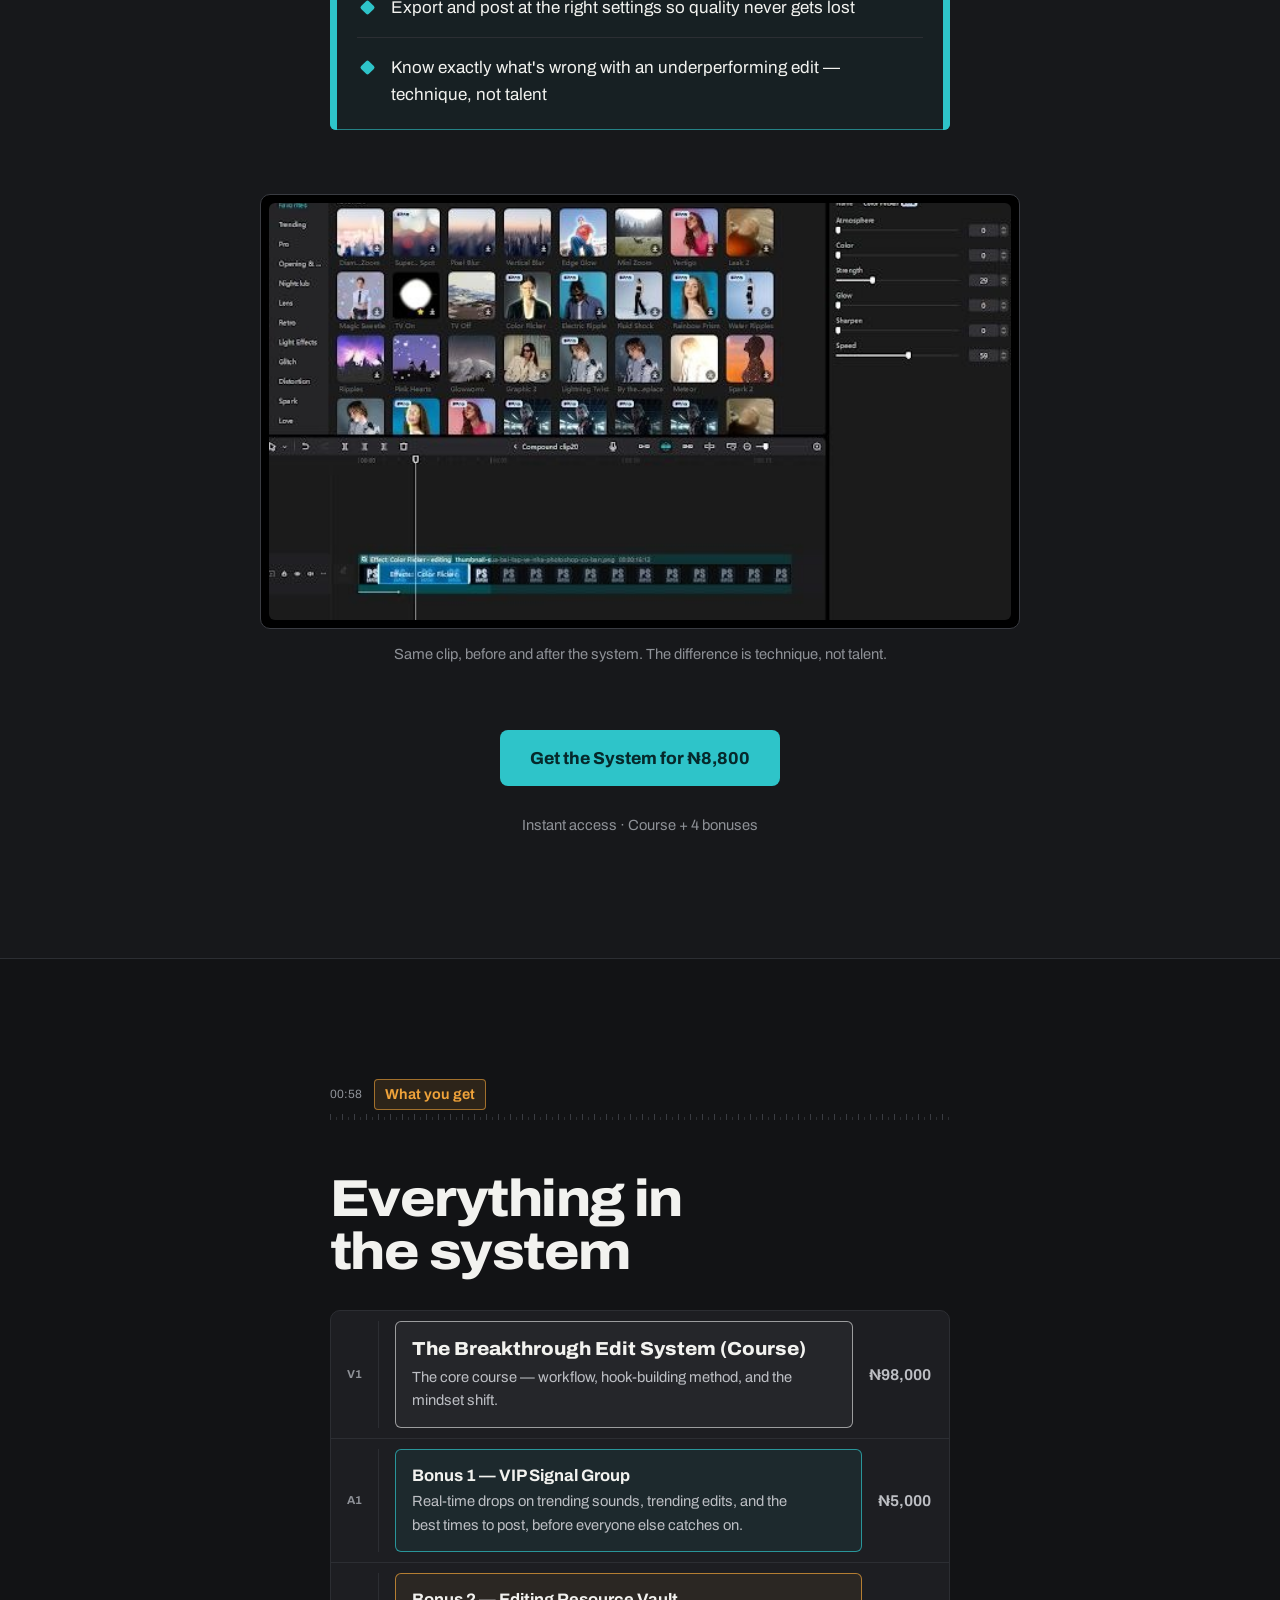
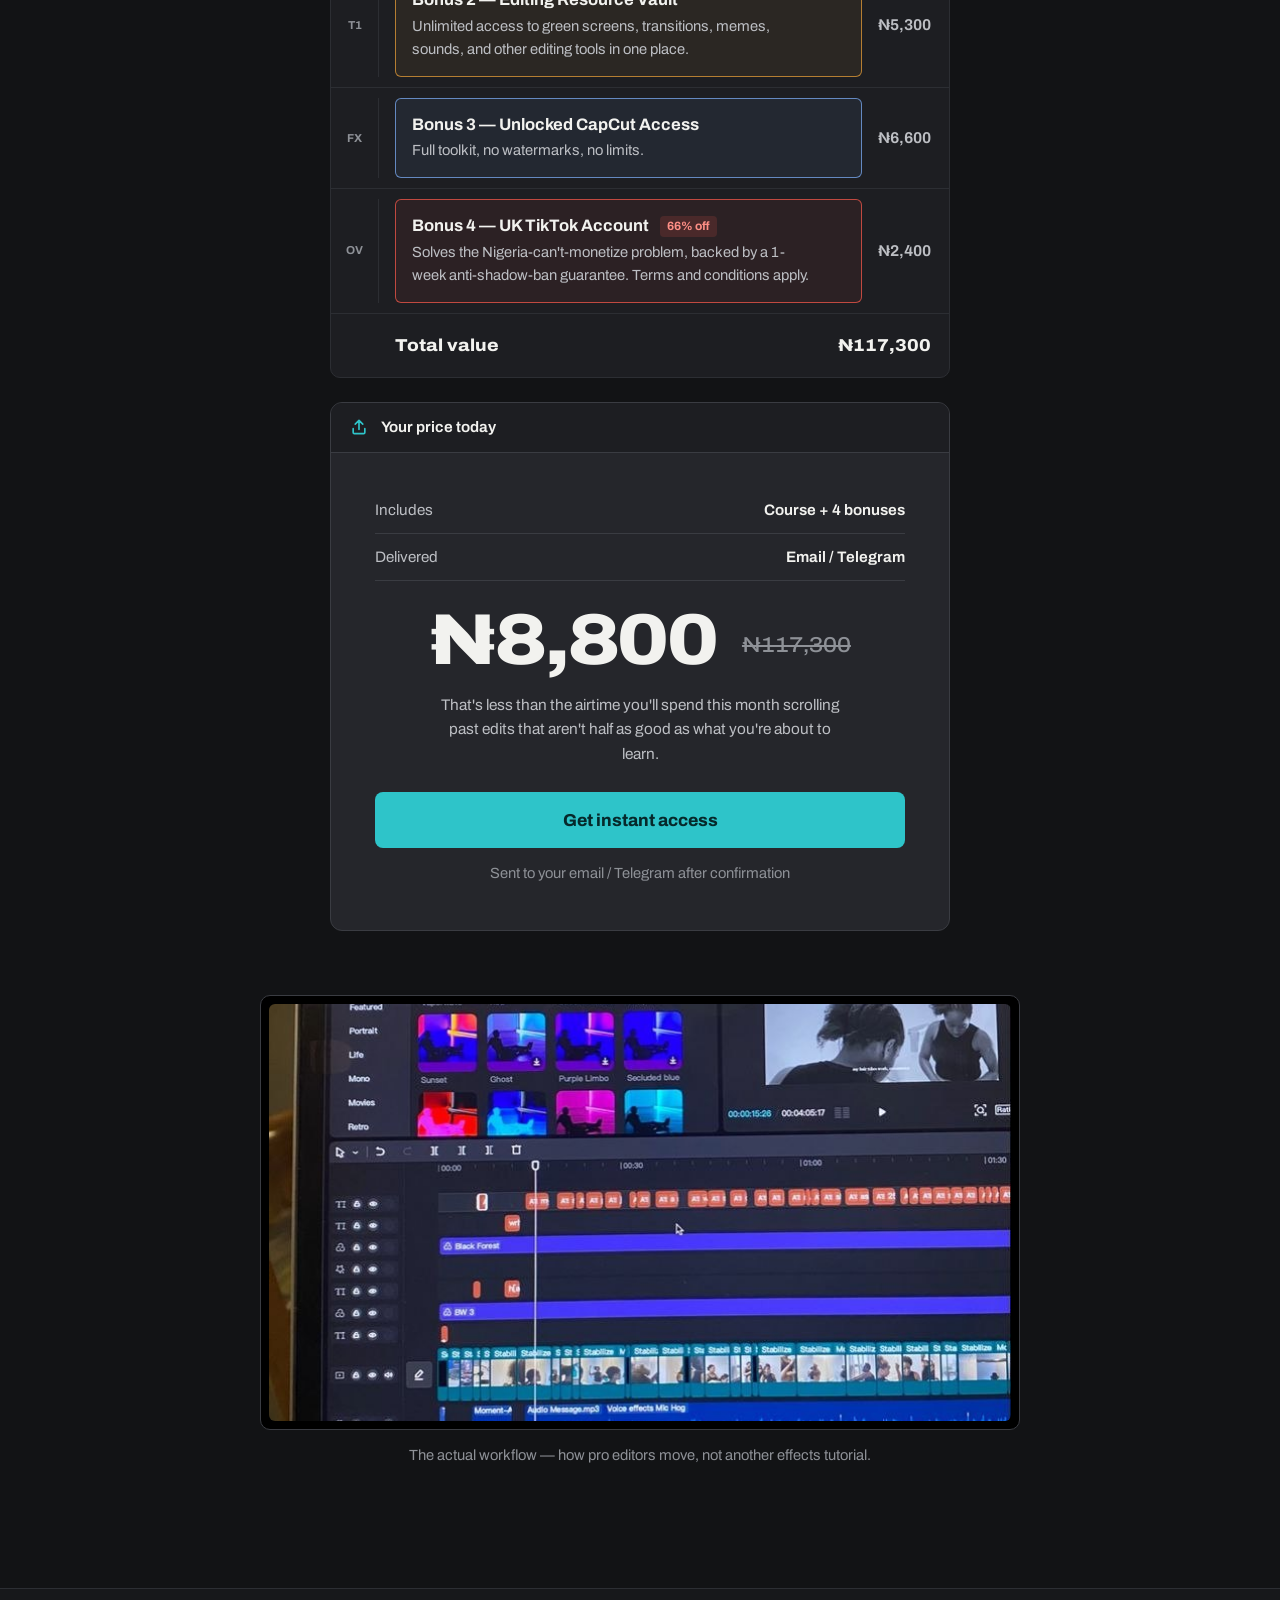
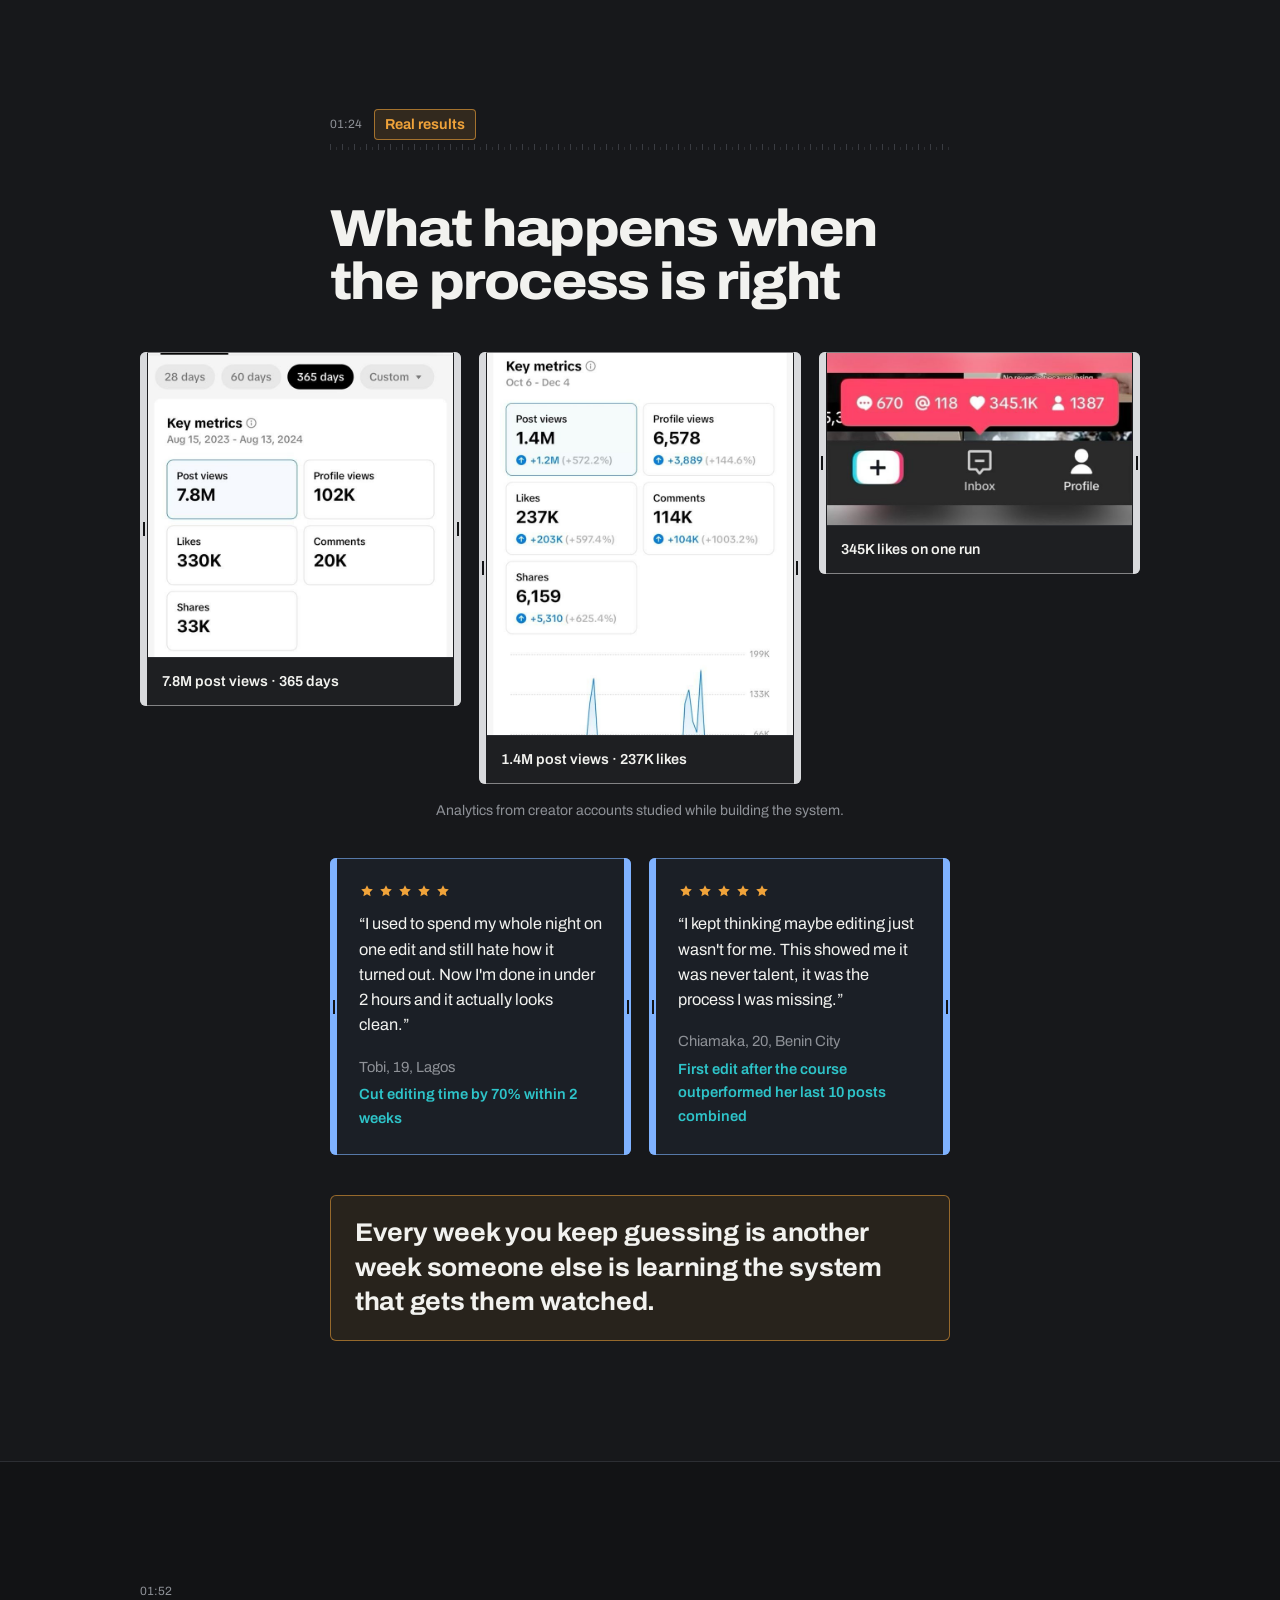
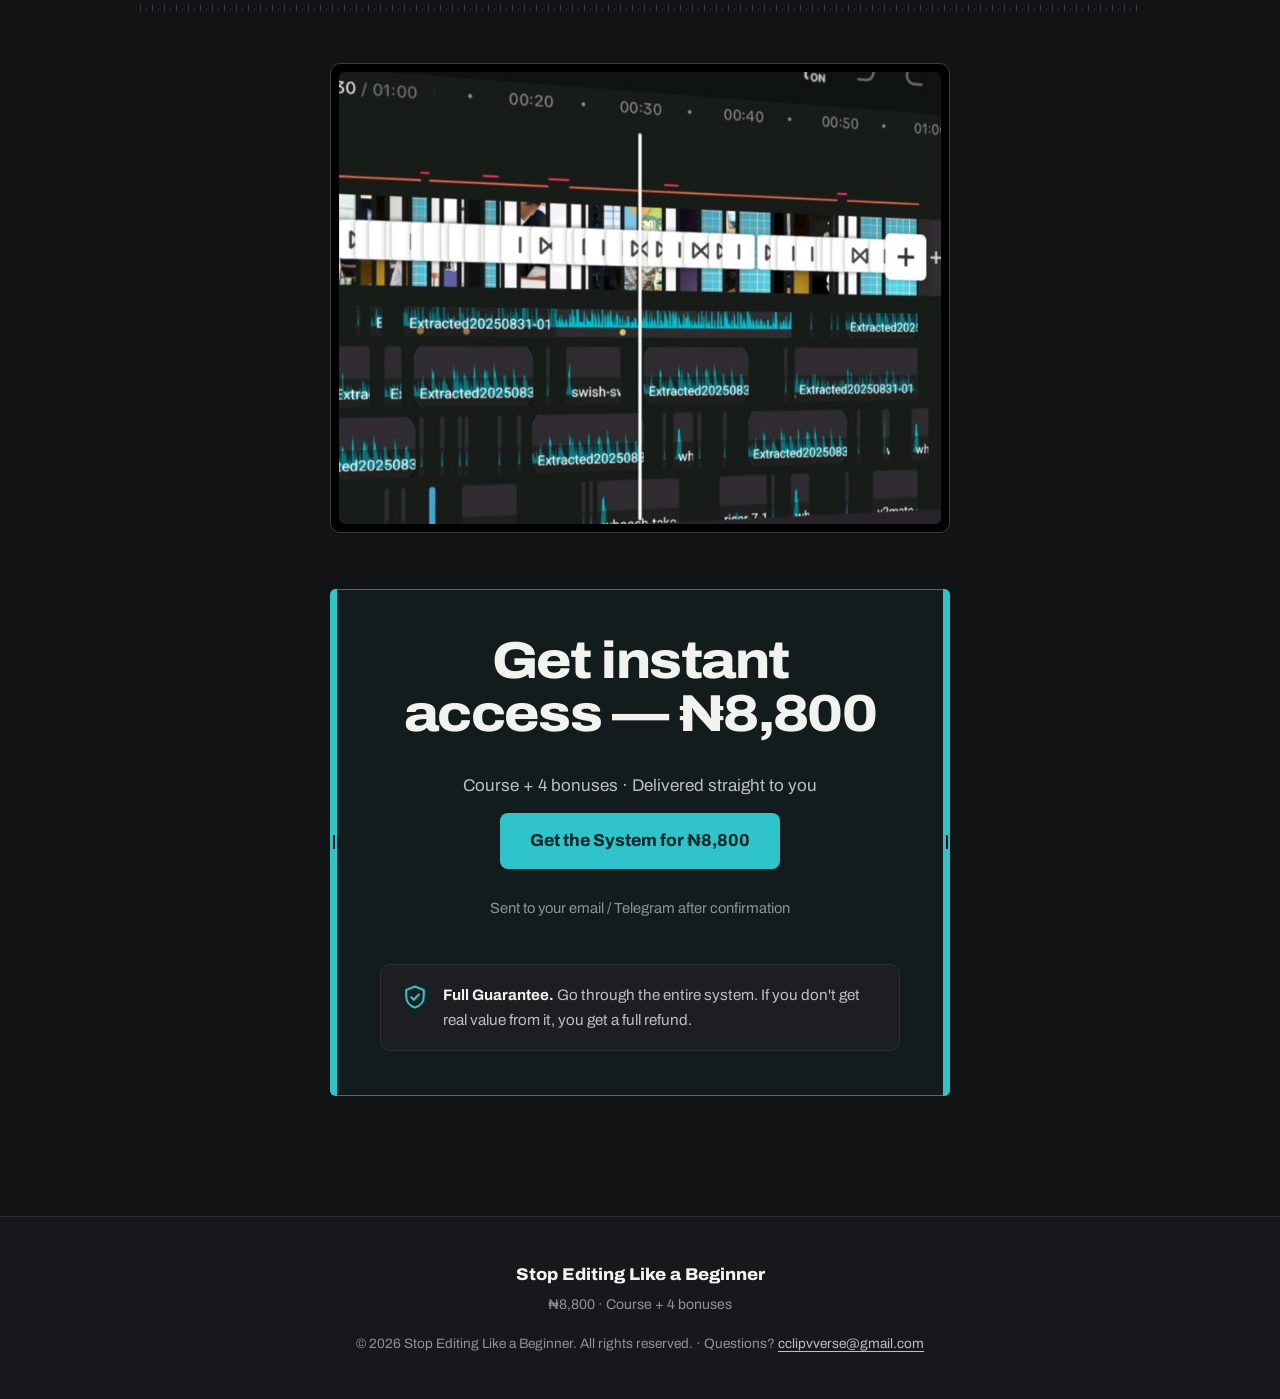
==== commit 79a5f38d: "Redesign funnel and wire Paystack checkout" ====
--- a/index.html
+++ b/index.html
@@ -6,14 +6,13 @@
   <script>document.documentElement.classList.add('js');</script>
   <title>Stop Editing Like a Beginner — The Breakthrough Edit System</title>
   <meta name="description" content="The Breakthrough Edit System — a repeatable process for Nigerian creators to get professional, view-worthy edits done fast. Course + 4 bonuses for ₦8,800.">
+  <meta name="theme-color" content="#121315">
 
   <meta property="og:title" content="Stop Editing Like a Beginner — The Breakthrough Edit System">
   <meta property="og:description" content="Get professional, view-worthy edits done fast, without the wasted hours. Course + 4 bonuses for ₦8,800.">
   <meta property="og:type" content="website">
 
-  <link rel="preconnect" href="https://fonts.googleapis.com">
-  <link rel="preconnect" href="https://fonts.gstatic.com" crossorigin>
-  <link href="https://fonts.googleapis.com/css2?family=Inter:wght@400;500;600&family=Space+Grotesk:wght@500;600;700&display=swap" rel="stylesheet">
+  <link rel="preload" href="assets/fonts/archivo-latin.woff2" as="font" type="font/woff2" crossorigin>
   <link rel="stylesheet" href="assets/styles.css">
 </head>
 <body>
@@ -27,15 +26,31 @@
     <div class="container nav__inner">
       <a class="brand" href="#top" aria-label="Stop Editing Like a Beginner — home">
         <span class="mark" aria-hidden="true">
-          <svg viewBox="0 0 24 24" fill="none" stroke="currentColor" stroke-width="2.4" stroke-linecap="round"><path d="M5 5l14 14M19 5 5 19"/></svg>
+          <svg viewBox="0 0 24 24" fill="none" stroke="currentColor" stroke-width="2" stroke-linecap="round"><rect x="3" y="7" width="7" height="10" rx="1.5"/><rect x="14" y="7" width="7" height="10" rx="1.5"/><path d="M12 3v18"/></svg>
         </span>
         <span class="brand__name">
           <b>Stop Editing Like a Beginner</b>
           <span class="brand__sub">The Breakthrough Edit System</span>
         </span>
       </a>
-      <a class="btn btn--sm" href="#get">Get the system</a>
+      <a class="btn btn--sm nav__cta" href="#get" data-checkout>Get the system</a>
     </div>
+
+    <!-- Project strip: each section is a clip, the playhead follows the scroll -->
+    <nav class="strip" aria-label="Page sections" data-strip>
+      <div class="container strip__inner">
+        <span class="strip__tc" aria-hidden="true"><b data-tc>00:00</b> / 02:00</span>
+        <ol class="strip__clips">
+          <li><a href="#top" data-clip="top">Hook</a></li>
+          <li><a href="#problem" data-clip="problem">Problem</a></li>
+          <li><a href="#system" data-clip="system">System</a></li>
+          <li><a href="#whats-inside" data-clip="whats-inside">Inside</a></li>
+          <li><a href="#proof" data-clip="proof">Proof</a></li>
+          <li><a href="#get" data-clip="get">Export</a></li>
+        </ol>
+        <span class="strip__head" aria-hidden="true" data-playhead></span>
+      </div>
+    </nav>
   </header>
 
   <main id="main">
@@ -44,11 +59,14 @@
     <section class="hero" id="top">
       <div class="container hero__grid">
         <div class="hero__copy">
-          <p class="eyebrow">For Nigerian creators stuck at low views</p>
-          <h1>Stop Editing Like a <span class="u-accent">Beginner</span></h1>
+          <div class="ruler" aria-hidden="true">
+            <span>00:00</span><span>00:02</span><span>00:04</span><span>00:06</span>
+          </div>
+          <h1>Stop Editing Like a <span class="cut">Beginner</span></h1>
           <p class="lede">The Breakthrough Edit System — get professional, view-worthy edits done fast, without the wasted hours.</p>
+          <p class="audience">For Nigerian creators stuck at low views</p>
           <div class="cta">
-            <a class="btn btn--lg" href="#get">
+            <a class="btn btn--lg" href="#get" data-checkout>
               Get the System for &#8358;8,800
               <svg viewBox="0 0 24 24" fill="none" stroke="currentColor" stroke-width="2.4" stroke-linecap="round" stroke-linejoin="round" aria-hidden="true"><path d="M5 12h14M13 6l6 6-6 6"/></svg>
             </a>
@@ -57,20 +75,41 @@
           </div>
         </div>
         <div class="hero__media">
-          <div class="phone">
+          <div class="monitor">
             <img src="assets/img/hero-edit.jpg" width="736" height="1308"
                  alt="A finished vertical edit with a bold zoom-blur effect and a centred title, made in CapCut.">
-          </div>
+            <span class="monitor__tc" aria-hidden="true">00:00:02:14</span>
+          </div>
+        </div>
+      </div>
+
+      <div class="container" aria-hidden="true">
+        <div class="lanes">
+          <div class="lanes__ruler"><span>00:00</span><span>00:30</span><span>01:00</span><span>01:30</span><span>02:00</span></div>
+          <div class="lane lane--video">
+            <span class="clip" style="--w:22%; background-image:url(assets/img/hero-edit.jpg)"></span>
+            <span class="clip" style="--w:18%; background-image:url(assets/img/workflow-macbook.jpg)"></span>
+            <span class="clip" style="--w:26%; background-image:url(assets/img/capcut-mobile-timeline.jpg)"></span>
+            <span class="clip" style="--w:16%; background-image:url(assets/img/proof-views-7m.jpg)"></span>
+            <span class="clip" style="--w:18%; background-image:url(assets/img/capcut-effects-timeline.jpg)"></span>
+          </div>
+          <div class="lane lane--text">
+            <span class="clip clip--text" style="--x:4%; --w:30%">Hook &middot; first 2 seconds</span>
+            <span class="clip clip--text" style="--x:58%; --w:24%">Export settings</span>
+          </div>
+          <div class="lane lane--audio"><img src="assets/img/waveform.svg" alt="" width="640" height="28"></div>
+          <span class="lanes__head"></span>
         </div>
       </div>
     </section>
 
     <!-- ============ PROBLEM ============ -->
-    <section class="section">
-      <div class="container narrow reveal">
+    <section class="section" id="problem">
+      <div class="container narrow">
+        <div class="band"><span class="band__tc" aria-hidden="true">00:14</span></div>
         <p class="lede--plain">You've watched the tutorials. Tried the transitions. Posted at the &ldquo;right&rdquo; times. So why are your edits still taking all night — and still getting ignored?</p>
 
-        <ul class="painlist">
+        <ul class="painlist clipbox">
           <li>You spent 8&ndash;10 hours on one edit that should've taken 2, and it still didn't look right.</li>
           <li>You downloaded transition pack after transition pack, hoping the next one would finally be the fix.</li>
           <li>You posted your best work and watched it sit at under 200 views while someone else's simpler edit hit 50k.</li>
@@ -85,12 +124,12 @@
 
     <!-- ============ SOLUTION ============ -->
     <section class="section section--alt" id="system">
-      <div class="container narrow reveal">
-        <p class="eyebrow">Introducing</p>
+      <div class="container narrow">
+        <div class="band"><span class="band__tc" aria-hidden="true">00:32</span><span class="band__label">Introducing</span></div>
         <h2>The Breakthrough Edit System</h2>
         <p class="body">A course built from real experience shadow-editing accounts that have pulled 500K&ndash;700K+ views, for Nigerian creators who are done guessing and ready for a repeatable process. This isn't theory. It's the exact workflow, hook-building method, and mindset shift that separates edits nobody watches from edits that stop the scroll.</p>
 
-        <ul class="wins">
+        <ul class="wins clipbox">
           <li>Cut your editing time from 8&ndash;10 hours down to a repeatable 2-hour process</li>
           <li>Source high-res clips fast, the way pro editors do it</li>
           <li>Build a hook in the first 2 seconds that stops people mid-scroll</li>
@@ -99,28 +138,30 @@
         </ul>
       </div>
 
-      <div class="container reveal">
-        <figure class="shot shot--wide">
-          <img src="assets/img/before-after-wednesday.jpg" width="736" height="414"
-               alt="The same clip shown before and after editing — the after version is sharper, brighter and colour-graded.">
+      <div class="container">
+        <figure class="shot">
+          <div class="monitor monitor--wide">
+            <img src="assets/img/capcut-effects-timeline.jpg" width="600" height="424" loading="lazy" decoding="async"
+                 alt="CapCut on desktop with the effects library open and a Color Flicker effect being applied to a clip on the timeline.">
+          </div>
           <figcaption>Same clip, before and after the system. The difference is technique, not talent.</figcaption>
         </figure>
       </div>
 
-      <div class="container center reveal" style="margin-top: clamp(38px, 6vw, 60px);">
-        <a class="btn btn--lg" href="#get">Get the System for &#8358;8,800</a>
+      <div class="container center">
+        <a class="btn btn--lg" href="#get" data-checkout>Get the System for &#8358;8,800</a>
         <p class="cta__micro">Instant access &middot; Course + 4 bonuses</p>
       </div>
     </section>
 
     <!-- ============ VALUE STACK ============ -->
     <section class="section" id="whats-inside">
-      <div class="container narrow reveal">
-        <p class="eyebrow">What you get</p>
+      <div class="container narrow">
+        <div class="band"><span class="band__tc" aria-hidden="true">00:58</span><span class="band__label">What you get</span></div>
         <h2>Everything in the system</h2>
 
         <div class="stack">
-          <div class="stack__row stack__row--main">
+          <div class="stack__row stack__row--main" data-lane="V1">
             <div>
               <h3>The Breakthrough Edit System (Course)</h3>
               <p>The core course — workflow, hook-building method, and the mindset shift.</p>
@@ -128,7 +169,7 @@
             <span class="price">&#8358;98,000</span>
           </div>
 
-          <div class="stack__row">
+          <div class="stack__row stack__row--audio" data-lane="A1">
             <div>
               <h3>Bonus 1 — VIP Signal Group</h3>
               <p>Real-time drops on trending sounds, trending edits, and the best times to post, before everyone else catches on.</p>
@@ -136,7 +177,7 @@
             <span class="price">&#8358;5,000</span>
           </div>
 
-          <div class="stack__row">
+          <div class="stack__row stack__row--text" data-lane="T1">
             <div>
               <h3>Bonus 2 — Editing Resource Vault</h3>
               <p>Unlimited access to green screens, transitions, memes, sounds, and other editing tools in one place.</p>
@@ -144,7 +185,7 @@
             <span class="price">&#8358;5,300</span>
           </div>
 
-          <div class="stack__row">
+          <div class="stack__row stack__row--fx" data-lane="FX">
             <div>
               <h3>Bonus 3 — Unlocked CapCut Access</h3>
               <p>Full toolkit, no watermarks, no limits.</p>
@@ -152,7 +193,7 @@
             <span class="price">&#8358;6,600</span>
           </div>
 
-          <div class="stack__row">
+          <div class="stack__row stack__row--marker" data-lane="OV">
             <div>
               <h3>Bonus 4 — UK TikTok Account <span class="tag">66% off</span></h3>
               <p>Solves the Nigeria-can't-monetize problem, backed by a 1-week anti-shadow-ban guarantee. Terms and conditions apply.</p>
@@ -167,18 +208,24 @@
         </div>
 
         <div class="pricecard">
-          <p class="pricecard__label">Your price today</p>
+          <p class="pricecard__label"><svg class="pricecard__icon" viewBox="0 0 24 24" fill="none" stroke="currentColor" stroke-width="2" stroke-linecap="round" stroke-linejoin="round" aria-hidden="true"><path d="M12 15V4M7.5 8.5 12 4l4.5 4.5"/><path d="M5 14v4.5A1.5 1.5 0 0 0 6.5 20h11a1.5 1.5 0 0 0 1.5-1.5V14"/></svg>Your price today</p>
+          <dl class="settings">
+            <div><dt>Includes</dt><dd>Course + 4 bonuses</dd></div>
+            <div><dt>Delivered</dt><dd>Email / Telegram</dd></div>
+          </dl>
           <p class="pricecard__amount">&#8358;8,800 <s>&#8358;117,300</s></p>
           <p class="pricecard__note">That's less than the airtime you'll spend this month scrolling past edits that aren't half as good as what you're about to learn.</p>
-          <a class="btn btn--lg btn--block" href="confirmation.html">Get instant access</a>
+          <a class="btn btn--lg btn--block" href="#get" data-checkout>Get instant access</a>
           <p class="cta__micro">Sent to your email / Telegram after confirmation</p>
         </div>
       </div>
 
-      <div class="container reveal">
-        <figure class="shot shot--wide">
-          <img src="assets/img/workflow-macbook.jpg" width="736" height="980"
-               alt="A creator editing a project on a laptop in CapCut, with filters and a multi-track timeline open.">
+      <div class="container">
+        <figure class="shot">
+          <div class="monitor monitor--wide">
+            <img src="assets/img/workflow-macbook.jpg" width="736" height="980" loading="lazy" decoding="async"
+                 alt="A creator editing a project on a laptop in CapCut, with filters and a multi-track timeline open.">
+          </div>
           <figcaption>The actual workflow — how pro editors move, not another effects tutorial.</figcaption>
         </figure>
       </div>
@@ -186,25 +233,25 @@
 
     <!-- ============ PROOF ============ -->
     <section class="section section--alt" id="proof">
-      <div class="container narrow reveal">
-        <p class="eyebrow">Real results</p>
+      <div class="container narrow">
+        <div class="band"><span class="band__tc" aria-hidden="true">01:24</span><span class="band__label">Real results</span></div>
         <h2>What happens when the process is right</h2>
       </div>
 
-      <div class="container reveal">
-        <div class="receipts">
-          <figure>
-            <img src="assets/img/proof-views-7m.jpg" width="736" height="732"
+      <div class="container">
+        <div class="receipts" role="region" aria-label="Analytics screenshots" tabindex="0">
+          <figure class="clipbox clipbox--video">
+            <img src="assets/img/proof-views-7m.jpg" width="736" height="732" loading="lazy" decoding="async"
                  alt="TikTok analytics panel showing 7.8 million post views over 365 days.">
             <figcaption>7.8M post views &middot; 365 days</figcaption>
           </figure>
-          <figure>
-            <img src="assets/img/proof-views-1-4m.jpg" width="736" height="920"
+          <figure class="clipbox clipbox--video">
+            <img src="assets/img/proof-views-1-4m.jpg" width="736" height="920" loading="lazy" decoding="async"
                  alt="TikTok analytics panel showing 1.4 million post views and 237K likes.">
             <figcaption>1.4M post views &middot; 237K likes</figcaption>
           </figure>
-          <figure>
-            <img src="assets/img/proof-hearts.jpg" width="736" height="414"
+          <figure class="clipbox clipbox--video">
+            <img src="assets/img/proof-hearts.jpg" width="736" height="414" loading="lazy" decoding="async"
                  alt="TikTok notification summary showing 345.1K likes on a run of posts.">
             <figcaption>345K likes on one run</figcaption>
           </figure>
@@ -212,15 +259,15 @@
         <p class="receipts__note">Analytics from creator accounts studied while building the system.</p>
       </div>
 
-      <div class="container narrow reveal">
+      <div class="container narrow">
         <div class="quotes">
-          <blockquote>
-            <div class="stars" aria-label="Rated 5 out of 5">&#9733;&#9733;&#9733;&#9733;&#9733;</div>
+          <blockquote class="clipbox clipbox--overlay">
+            <div class="stars" role="img" aria-label="Rated 5 out of 5"><svg viewBox="0 0 24 24" aria-hidden="true"><path d="m12 3.2 2.6 5.6 6.1.7-4.5 4.2 1.2 6-5.4-3-5.4 3 1.2-6-4.5-4.2 6.1-.7L12 3.2Z"/></svg><svg viewBox="0 0 24 24" aria-hidden="true"><path d="m12 3.2 2.6 5.6 6.1.7-4.5 4.2 1.2 6-5.4-3-5.4 3 1.2-6-4.5-4.2 6.1-.7L12 3.2Z"/></svg><svg viewBox="0 0 24 24" aria-hidden="true"><path d="m12 3.2 2.6 5.6 6.1.7-4.5 4.2 1.2 6-5.4-3-5.4 3 1.2-6-4.5-4.2 6.1-.7L12 3.2Z"/></svg><svg viewBox="0 0 24 24" aria-hidden="true"><path d="m12 3.2 2.6 5.6 6.1.7-4.5 4.2 1.2 6-5.4-3-5.4 3 1.2-6-4.5-4.2 6.1-.7L12 3.2Z"/></svg><svg viewBox="0 0 24 24" aria-hidden="true"><path d="m12 3.2 2.6 5.6 6.1.7-4.5 4.2 1.2 6-5.4-3-5.4 3 1.2-6-4.5-4.2 6.1-.7L12 3.2Z"/></svg></div>
             <p>&ldquo;I used to spend my whole night on one edit and still hate how it turned out. Now I'm done in under 2 hours and it actually looks clean.&rdquo;</p>
             <footer>Tobi, 19, Lagos <span>Cut editing time by 70% within 2 weeks</span></footer>
           </blockquote>
-          <blockquote>
-            <div class="stars" aria-label="Rated 5 out of 5">&#9733;&#9733;&#9733;&#9733;&#9733;</div>
+          <blockquote class="clipbox clipbox--overlay">
+            <div class="stars" role="img" aria-label="Rated 5 out of 5"><svg viewBox="0 0 24 24" aria-hidden="true"><path d="m12 3.2 2.6 5.6 6.1.7-4.5 4.2 1.2 6-5.4-3-5.4 3 1.2-6-4.5-4.2 6.1-.7L12 3.2Z"/></svg><svg viewBox="0 0 24 24" aria-hidden="true"><path d="m12 3.2 2.6 5.6 6.1.7-4.5 4.2 1.2 6-5.4-3-5.4 3 1.2-6-4.5-4.2 6.1-.7L12 3.2Z"/></svg><svg viewBox="0 0 24 24" aria-hidden="true"><path d="m12 3.2 2.6 5.6 6.1.7-4.5 4.2 1.2 6-5.4-3-5.4 3 1.2-6-4.5-4.2 6.1-.7L12 3.2Z"/></svg><svg viewBox="0 0 24 24" aria-hidden="true"><path d="m12 3.2 2.6 5.6 6.1.7-4.5 4.2 1.2 6-5.4-3-5.4 3 1.2-6-4.5-4.2 6.1-.7L12 3.2Z"/></svg><svg viewBox="0 0 24 24" aria-hidden="true"><path d="m12 3.2 2.6 5.6 6.1.7-4.5 4.2 1.2 6-5.4-3-5.4 3 1.2-6-4.5-4.2 6.1-.7L12 3.2Z"/></svg></div>
             <p>&ldquo;I kept thinking maybe editing just wasn't for me. This showed me it was never talent, it was the process I was missing.&rdquo;</p>
             <footer>Chiamaka, 20, Benin City <span>First edit after the course outperformed her last 10 posts combined</span></footer>
           </blockquote>
@@ -232,22 +279,27 @@
 
     <!-- ============ FINAL CTA ============ -->
     <section class="section final" id="get">
-      <div class="container reveal">
-        <figure class="shot shot--wide">
-          <img src="assets/img/before-after-desk.jpg" width="736" height="414"
-               alt="A creator's talking-head clip shown before and after colour grading in CapCut.">
+      <div class="container">
+        <div class="band"><span class="band__tc" aria-hidden="true">01:52</span></div>
+        <figure class="shot">
+          <div class="monitor monitor--wide monitor--top">
+            <img src="assets/img/capcut-mobile-timeline.jpg" width="736" height="1308" loading="lazy" decoding="async"
+                 alt="A dense CapCut mobile timeline with dozens of cuts, stacked sound-effect lanes and keyframe markers.">
+          </div>
         </figure>
       </div>
 
-      <div class="container narrow center reveal">
+      <div class="container narrow center">
+        <div class="final__clip clipbox clipbox--audio">
         <h2>Get instant access — &#8358;8,800</h2>
         <p class="body">Course + 4 bonuses &middot; Delivered straight to you</p>
-        <a class="btn btn--lg" href="confirmation.html">Get the System for &#8358;8,800</a>
+        <a class="btn btn--lg" href="#get" data-checkout>Get the System for &#8358;8,800</a>
         <p class="cta__micro">Sent to your email / Telegram after confirmation</p>
 
         <div class="guarantee">
-          <span class="guarantee__icon" aria-hidden="true">&#128737;&#65039;</span>
+          <svg class="guarantee__icon" viewBox="0 0 24 24" fill="none" stroke="currentColor" stroke-width="1.8" stroke-linecap="round" stroke-linejoin="round" aria-hidden="true"><path d="M12 3 4.5 6v5.5c0 4.6 3.1 8.2 7.5 9.5 4.4-1.3 7.5-4.9 7.5-9.5V6L12 3Z"/><path d="m8.8 12.2 2.2 2.2 4.3-4.6"/></svg>
           <p><strong>Full Guarantee.</strong> Go through the entire system. If you don't get real value from it, you get a full refund.</p>
+        </div>
         </div>
       </div>
     </section>
@@ -260,7 +312,7 @@
       <p class="foot__meta">&#8358;8,800 &middot; Course + 4 bonuses</p>
       <p class="foot__legal">
         &copy; <span data-year>2026</span> Stop Editing Like a Beginner. All rights reserved. &middot;
-        Questions? <a href="mailto:hello@example.com">hello@example.com</a>
+        Questions? <a href="mailto:cclipvverse@gmail.com">cclipvverse@gmail.com</a>
       </p>
     </div>
   </footer>
@@ -271,9 +323,43 @@
         <strong>&#8358;8,800</strong>
         <span>Course + 4 bonuses</span>
       </div>
-      <a class="btn btn--sm" href="#get">Get access</a>
+      <a class="btn btn--sm" href="#get" data-checkout>Get access</a>
     </div>
   </div>
+
+
+  <dialog class="sheet" id="checkout" aria-labelledby="checkout-title">
+    <form class="sheet__form" novalidate data-checkout-form>
+      <div class="sheet__bar">
+        <svg class="sheet__icon" viewBox="0 0 24 24" fill="none" stroke="currentColor" stroke-width="2" stroke-linecap="round" stroke-linejoin="round" aria-hidden="true"><path d="M12 15V4M7.5 8.5 12 4l4.5 4.5"/><path d="M5 14v4.5A1.5 1.5 0 0 0 6.5 20h11a1.5 1.5 0 0 0 1.5-1.5V14"/></svg>
+        <h2 id="checkout-title">Get the System &middot; &#8358;8,800</h2>
+        <button class="sheet__close" type="button" data-close aria-label="Close checkout">
+          <svg viewBox="0 0 24 24" fill="none" stroke="currentColor" stroke-width="2.2" stroke-linecap="round" aria-hidden="true"><path d="M6 6l12 12M18 6 6 18"/></svg>
+        </button>
+      </div>
+      <div class="sheet__body">
+        <p class="sheet__lede">Enter your details, then pay securely on Paystack. You'll come straight back here for your Telegram access.</p>
+
+        <div class="field">
+          <label for="co-name">Full name</label>
+          <input id="co-name" name="name" type="text" autocomplete="name" maxlength="100" required aria-describedby="co-name-error">
+          <p class="field__error" id="co-name-error" data-error-for="name"></p>
+        </div>
+
+        <div class="field">
+          <label for="co-email">Email</label>
+          <input id="co-email" name="email" type="email" inputmode="email" autocomplete="email" maxlength="254" required aria-describedby="co-email-hint co-email-error">
+          <p class="field__hint" id="co-email-hint">Your receipt goes here.</p>
+          <p class="field__error" id="co-email-error" data-error-for="email"></p>
+        </div>
+
+        <p class="sheet__error" role="alert" data-form-error></p>
+
+        <button class="btn btn--lg btn--block" type="submit" data-submit>Continue to payment</button>
+        <p class="cta__micro">Course + 4 bonuses &middot; Secured by Paystack</p>
+      </div>
+    </form>
+  </dialog>
 
   <script src="assets/main.js"></script>
 </body>
--- a/assets/styles.css
+++ b/assets/styles.css
@@ -1,75 +1,120 @@
 /* =========================================================
    Stop Editing Like a Beginner — The Breakthrough Edit System
-   Sales page styles
+   World: a CapCut project timeline at night. Sections are clips,
+   the scroll is the playhead.
    ========================================================= */
+
+/* Archivo, self-hosted (SIL Open Font License, assets/fonts/OFL.txt).
+   One variable file per subset covers every width and weight used. */
+@font-face {
+  font-family: "Archivo";
+  font-style: normal;
+  font-weight: 100 900;
+  font-stretch: 62% 125%;
+  font-display: swap;
+  src: url(fonts/archivo-latin.woff2) format("woff2");
+  unicode-range: U+0000-00FF, U+0131, U+0152-0153, U+02BB-02BC, U+02C6, U+02DA, U+02DC, U+0304, U+0308, U+0329, U+2000-206F, U+20AC, U+2122, U+2191, U+2193, U+2212, U+2215, U+FEFF, U+FFFD;
+}
+@font-face {
+  font-family: "Archivo";
+  font-style: normal;
+  font-weight: 100 900;
+  font-stretch: 62% 125%;
+  font-display: swap;
+  /* latin-ext carries the naira sign (U+20A6) */
+  src: url(fonts/archivo-latin-ext.woff2) format("woff2");
+  unicode-range: U+0100-02BA, U+02BD-02C5, U+02C7-02CC, U+02CE-02D7, U+02DD-02FF, U+0304, U+0308, U+0329, U+1D00-1DBF, U+1E00-1E9F, U+1EF2-1EFF, U+2020, U+20A0-20AB, U+20AD-20C0, U+2113, U+2C60-2C7F, U+A720-A7FF;
+}
 
 :root {
   color-scheme: dark;
 
-  --bg: #0A0A0B;
-  --bg-alt: #101012;
-  --surface: #151518;
-  --surface-2: #1B1B20;
-
-  --border: rgba(255, 255, 255, 0.08);
-  --border-strong: rgba(255, 255, 255, 0.15);
-
-  --text: #F5F5F6;
-  --text-dim: #B7B7BE;
-  --text-mute: #82828B;
-
-  --accent: #8B5CF6;
-  --accent-2: #A78BFA;
-  --gold: #F5B544;
-
-  --radius: 14px;
-  --radius-lg: 22px;
-  --maxw: 1060px;
-
-  --shadow: 0 24px 60px -24px rgba(0, 0, 0, 0.65);
-  --glow: 0 12px 34px -10px rgba(139, 92, 246, 0.6);
-
-  --font-body: "Inter", system-ui, -apple-system, "Segoe UI", Roboto, sans-serif;
-  --font-head: "Space Grotesk", var(--font-body);
+  /* Editor panels */
+  --bg: #121315;
+  --bg-2: #17181b;
+  --track: #1d1e22;
+  --track-2: #25262b;
+  --line: #2c2e33;
+  --line-2: #3a3c42;
+
+  /* Ink */
+  --ink: #f2f2ef;
+  --ink-2: #bdbfc4;
+  --ink-3: #8e9197;
+
+  /* Lanes, in their real CapCut roles */
+  --audio: #2ec4c9;      /* audio / waveform, also the export action */
+  --audio-hi: #5fd6da;
+  --audio-ink: #06292b;
+  --text: #f0a33a;       /* text clips */
+  --marker: #ff5a4e;     /* markers, cuts */
+  --overlay: #7fb2ff;    /* overlay lane */
+  --playhead: #ffffff;
+
+  --r-clip: 6px;
+  --r-panel: 10px;
+  --maxw: 1080px;
+
+  --font: "Archivo", system-ui, -apple-system, "Segoe UI", Roboto, sans-serif;
+  --ease-out: cubic-bezier(0.16, 1, 0.3, 1);
 }
 
 /* ---------- Reset / base ---------- */
 
 *, *::before, *::after { box-sizing: border-box; }
 
-html { -webkit-text-size-adjust: 100%; scroll-behavior: smooth; }
+html {
+  -webkit-text-size-adjust: 100%;
+  scroll-behavior: smooth;
+  scrollbar-color: var(--line-2) var(--bg);
+}
 
 body {
   margin: 0;
   background: var(--bg);
-  color: var(--text);
-  font-family: var(--font-body);
+  color: var(--ink);
+  font-family: var(--font);
   font-size: 1.0625rem;
-  line-height: 1.65;
+  line-height: 1.6;
+  font-variation-settings: "wdth" 100;
   -webkit-font-smoothing: antialiased;
-  text-rendering: optimizeLegibility;
+  caret-color: var(--audio);
 }
 
 img { max-width: 100%; display: block; height: auto; }
-a { color: inherit; }
-
-h1, h2, h3 {
-  font-family: var(--font-head);
-  font-weight: 600;
-  line-height: 1.1;
-  letter-spacing: -0.02em;
-  margin: 0;
-}
-
-h1 { font-size: clamp(2.4rem, 6.6vw, 3.9rem); font-weight: 700; }
-h2 { font-size: clamp(1.85rem, 4.2vw, 2.75rem); }
-h3 { font-family: var(--font-body); font-size: 1.05rem; font-weight: 600; letter-spacing: 0; }
+a { color: inherit; text-underline-offset: 0.2em; text-decoration-thickness: 1px; }
+a:focus-visible, button:focus-visible, [tabindex]:focus-visible {
+  outline: 2px solid var(--playhead);
+  outline-offset: 3px;
+  border-radius: 4px;
+}
+
+h1, h2, h3 { margin: 0; line-height: 1.02; text-wrap: balance; }
+
+h1 {
+  font-size: clamp(2.7rem, 7.4vw, 5.4rem);
+  font-weight: 850;
+  font-variation-settings: "wdth" 112;
+  letter-spacing: -0.035em;
+}
+h2 {
+  font-size: clamp(2rem, 4.6vw, 3.25rem);
+  font-weight: 800;
+  font-variation-settings: "wdth" 110;
+  letter-spacing: -0.03em;
+}
+h3 { font-size: 1.04rem; font-weight: 700; line-height: 1.35; }
 
 p { margin: 0; }
 
-::selection { background: var(--accent); color: #fff; }
-
-:where(section) { scroll-margin-top: 90px; }
+::selection { background: var(--audio); color: var(--audio-ink); }
+
+:where(section) { scroll-margin-top: 118px; }
+
+.tabular, .price, .strip__tc, .ruler, .lanes__ruler, .monitor__tc,
+.pricecard__amount, .stack__total, .buybar strong {
+  font-variant-numeric: tabular-nums;
+}
 
 /* ---------- Layout helpers ---------- */
 
@@ -77,10 +122,9 @@
   width: 100%;
   max-width: var(--maxw);
   margin-inline: auto;
-  padding-inline: clamp(20px, 5vw, 40px);
-}
-
-.narrow { max-width: 680px; }
+  padding-inline: clamp(16px, 5vw, 40px);
+}
+.narrow { max-width: 700px; }
 
 .center {
   display: flex;
@@ -88,163 +132,179 @@
   align-items: center;
   text-align: center;
   gap: 14px;
+  margin-top: clamp(40px, 6vw, 64px);
 }
 
 .section { padding-block: clamp(64px, 10vw, 120px); }
-
-.section--alt {
-  background: var(--bg-alt);
-  border-block: 1px solid var(--border);
-}
-
-.u-accent { color: var(--accent-2); }
+.section--alt { background: var(--bg-2); border-block: 1px solid var(--line); }
 
 /* ---------- Skip link ---------- */
 
-.skip {
+.skip { position: absolute; left: -9999px; }
+.skip:focus {
+  left: 16px; top: 16px; z-index: 100;
+  background: var(--playhead); color: var(--bg);
+  padding: 10px 16px; border-radius: var(--r-clip); font-weight: 700;
+}
+
+/* ---------- Section band: a ruler segment opening each section ---------- */
+
+.band {
+  display: flex;
+  align-items: center;
+  gap: 12px;
+  margin: 0 0 clamp(36px, 5vw, 52px);
+  padding-bottom: 10px;
+  background: url(img/ruler-ticks.svg) bottom left / 12px 6px repeat-x;
+}
+.band__tc { font-size: 0.75rem; color: var(--ink-3); font-variant-numeric: tabular-nums; }
+.band__label,
+.audience {
+  padding: 3px 10px;
+  font-size: 0.9rem;
+  font-weight: 650;
+  color: var(--text);
+  background: rgb(240 163 58 / 0.12);
+  border: 1px solid rgb(240 163 58 / 0.6);
+  border-radius: 4px;
+}
+
+/* Audience line, set as a text clip under the hero lede */
+.audience { display: inline-block; margin-top: 18px; padding: 5px 12px; font-size: 0.95rem; }
+
+/* Shared clip treatment: 1px lane edge plus full-height in/out trim brackets,
+   the way CapCut draws a selected clip */
+.clipbox {
+  position: relative;
+  border: 1px solid var(--lane, rgb(255 255 255 / 0.4));
+  border-radius: var(--r-clip);
+  background: var(--lane-fill, rgb(255 255 255 / 0.03));
+}
+.clipbox::before,
+.clipbox::after {
+  content: "";
   position: absolute;
-  left: -9999px;
-}
-.skip:focus {
-  left: 16px;
-  top: 16px;
-  z-index: 100;
-  background: #fff;
-  color: #000;
-  padding: 9px 15px;
-  border-radius: 8px;
-  font-weight: 600;
-}
-
-/* ---------- Eyebrow ---------- */
-
-.eyebrow {
-  display: flex;
-  align-items: center;
-  gap: 12px;
-  margin: 0 0 18px;
-  font-size: 0.75rem;
-  font-weight: 600;
-  letter-spacing: 0.16em;
-  text-transform: uppercase;
-  color: var(--text-mute);
-}
-.eyebrow::before {
-  content: "";
-  width: 28px;
-  height: 1px;
-  background: var(--accent);
-}
+  top: -1px;
+  bottom: -1px;
+  width: 7px;
+  background:
+    linear-gradient(var(--bg), var(--bg)) center / 2px 14px no-repeat,
+    var(--lane-solid, var(--ink-2));
+  pointer-events: none;
+}
+.clipbox::before { left: -1px; border-radius: var(--r-clip) 0 0 var(--r-clip); }
+.clipbox::after { right: -1px; border-radius: 0 var(--r-clip) var(--r-clip) 0; }
+
+/* Lane colours, reusable on any clip */
+.clipbox--video   { --lane: rgb(255 255 255 / 0.45); --lane-fill: rgb(255 255 255 / 0.03); --lane-solid: #d9dadd; }
+.clipbox--audio   { --lane: rgb(46 196 201 / 0.6);  --lane-fill: rgb(46 196 201 / 0.05);  --lane-solid: var(--audio); }
+.clipbox--overlay { --lane: rgb(127 178 255 / 0.6); --lane-fill: rgb(127 178 255 / 0.05); --lane-solid: var(--overlay); }
 
 /* ---------- Text blocks ---------- */
 
 .lede {
   margin: 22px 0 0;
-  font-size: clamp(1.1rem, 2.1vw, 1.32rem);
-  line-height: 1.55;
-  color: var(--text-dim);
-}
-.lede--plain { margin: 0 0 34px; color: var(--text); }
-
-.body { margin: 18px 0 0; color: var(--text-dim); }
-
+  max-width: 34ch;
+  font-size: clamp(1.12rem, 2.1vw, 1.35rem);
+  line-height: 1.5;
+  color: var(--ink-2);
+}
+.lede--plain {
+  margin: 0 0 34px;
+  font-size: clamp(1.2rem, 2.4vw, 1.5rem);
+  font-weight: 500;
+  line-height: 1.45;
+  color: var(--ink);
+}
+.body { margin: 18px 0 0; color: var(--ink-2); max-width: 62ch; }
+
+/* A caption clip on the text lane */
 .callout-line {
-  margin: 38px 0 0;
-  padding-left: 22px;
-  border-left: 2px solid var(--accent);
-  font-family: var(--font-head);
-  font-size: clamp(1.15rem, 2.5vw, 1.5rem);
-  font-weight: 500;
-  line-height: 1.4;
+  margin: 40px 0 0;
+  padding: 20px 24px;
+  font-size: clamp(1.2rem, 2.6vw, 1.6rem);
+  font-weight: 700;
+  font-variation-settings: "wdth" 104;
+  line-height: 1.35;
   letter-spacing: -0.01em;
-  color: var(--text);
-}
-
-/* ---------- Buttons ---------- */
+  color: var(--ink);
+  background: rgb(240 163 58 / 0.08);
+  border: 1px solid rgb(240 163 58 / 0.55);
+  border-radius: var(--r-clip);
+}
+
+/* ---------- Buttons: the export action ---------- */
 
 .btn {
-  --_bg: linear-gradient(180deg, var(--accent-2), var(--accent));
   display: inline-flex;
   align-items: center;
   justify-content: center;
   gap: 10px;
-  padding: 16px 26px;
-  font-family: var(--font-body);
+  min-height: 48px;
+  padding: 14px 24px;
+  font-family: var(--font);
   font-size: 1rem;
-  font-weight: 600;
-  line-height: 1;
-  color: #fff;
+  font-weight: 750;
+  line-height: 1.1;
+  text-align: center;
+  color: var(--audio-ink);
   text-decoration: none;
-  background: var(--_bg);
+  background: var(--audio);
   border: 0;
-  border-radius: 999px;
+  border-radius: 8px;
   cursor: pointer;
-  box-shadow: var(--glow), inset 0 1px 0 rgba(255, 255, 255, 0.25);
-  transition: transform 0.15s ease, box-shadow 0.15s ease, filter 0.15s ease;
-}
-.btn:hover {
-  transform: translateY(-2px);
-  filter: brightness(1.06);
-  box-shadow: 0 18px 44px -12px rgba(139, 92, 246, 0.7), inset 0 1px 0 rgba(255, 255, 255, 0.25);
-}
+  transition: background-color 0.2s var(--ease-out), transform 0.2s var(--ease-out);
+}
+.btn:hover { background: var(--audio-hi); transform: translateY(-1px); }
 .btn:active { transform: translateY(0); }
-.btn:focus-visible { outline: 2px solid var(--accent-2); outline-offset: 3px; }
-
-.btn--lg { padding: 19px 34px; font-size: 1.05rem; }
-.btn--sm { padding: 11px 18px; font-size: 0.9rem; }
+
+.btn--lg { min-height: 56px; padding: 16px 30px; font-size: 1.08rem; }
+.btn--sm { min-height: 44px; padding: 10px 16px; font-size: 0.92rem; }
 .btn--block { width: 100%; }
 
 .btn--ghost {
-  background: transparent;
-  color: var(--text);
-  border: 1px solid var(--border-strong);
-  box-shadow: none;
-}
-.btn--ghost:hover { background: var(--surface-2); filter: none; }
+  color: var(--ink);
+  background: var(--track-2);
+  border: 1px solid var(--line-2);
+}
+.btn--ghost:hover { background: #2f3036; }
 
 .btn svg { width: 18px; height: 18px; flex-shrink: 0; }
 
 /* ---------- CTA micro copy ---------- */
 
 .cta { margin-top: 32px; }
-.cta__micro { margin: 14px 0 0; font-size: 0.9rem; color: var(--text-mute); }
-.cta__trust { margin: 4px 0 0; font-size: 0.82rem; letter-spacing: 0.02em; color: var(--text-mute); }
+.cta__micro { margin: 14px 0 0; font-size: 0.92rem; color: var(--ink-3); }
+.cta__trust { margin: 4px 0 0; font-size: 0.85rem; color: var(--ink-3); }
 
 /* ---------- Announcement bar ---------- */
 
 .announce {
-  padding: 9px 16px;
+  padding: 8px 16px;
   text-align: center;
   font-size: 0.85rem;
   font-weight: 500;
-  letter-spacing: 0.01em;
-  color: #fff;
-  background: linear-gradient(90deg, var(--accent), var(--accent-2));
-}
-.announce strong { font-weight: 700; }
-
-/* ---------- Nav ---------- */
+  color: var(--ink-2);
+  background: var(--track);
+  border-bottom: 1px solid var(--line);
+}
+.announce strong { color: var(--text); font-weight: 750; }
+
+/* ---------- Nav + project strip ---------- */
 
 .nav {
   position: sticky;
   top: 0;
   z-index: 50;
-  background: rgba(10, 10, 11, 0.72);
-  backdrop-filter: blur(12px);
-  -webkit-backdrop-filter: blur(12px);
-  border-bottom: 1px solid transparent;
-  transition: border-color 0.2s ease, background 0.2s ease;
-}
-.nav.is-stuck {
-  border-color: var(--border);
-  background: rgba(10, 10, 11, 0.92);
+  background: var(--bg);
+  border-bottom: 1px solid var(--line);
 }
 .nav__inner {
   display: flex;
   align-items: center;
   justify-content: space-between;
   gap: 16px;
-  padding-block: 13px;
+  padding-block: 10px;
 }
 
 .brand {
@@ -252,326 +312,469 @@
   align-items: center;
   gap: 11px;
   text-decoration: none;
-  line-height: 1.15;
+  line-height: 1.3;
 }
 .brand .mark {
   display: grid;
   place-items: center;
-  width: 30px;
-  height: 30px;
+  width: 32px;
+  height: 32px;
   flex-shrink: 0;
-  border-radius: 9px;
-  color: #fff;
-  background: linear-gradient(160deg, var(--accent-2), var(--accent));
-  box-shadow: inset 0 1px 0 rgba(255, 255, 255, 0.3);
-}
-.brand .mark svg { width: 15px; height: 15px; }
-.brand__name { display: flex; flex-direction: column; line-height: 1.25; }
-.brand b { font-family: var(--font-head); font-weight: 700; font-size: 0.98rem; }
-.brand__sub {
-  margin-top: 2px;
-  font-size: 0.68rem;
-  font-weight: 500;
-  letter-spacing: 0.14em;
-  text-transform: uppercase;
-  color: var(--text-mute);
-}
-
-/* ---------- Hero ---------- */
-
-.hero {
+  border-radius: var(--r-clip);
+  color: var(--ink);
+  background: var(--track-2);
+  border: 1px solid var(--line-2);
+}
+.brand .mark svg { width: 18px; height: 18px; }
+.brand .mark path { stroke: var(--playhead); }
+.brand__name { display: flex; flex-direction: column; }
+.brand b { font-weight: 800; font-size: 0.98rem; font-variation-settings: "wdth" 106; }
+.brand__sub { margin-top: 2px; font-size: 0.78rem; color: var(--ink-3); }
+
+.strip { border-top: 1px solid var(--line); background: var(--bg-2); }
+.strip__inner {
   position: relative;
-  overflow: hidden;
-  padding-top: clamp(44px, 7vw, 84px);
-  padding-bottom: clamp(36px, 5vw, 56px);
-}
-.hero::before {
-  content: "";
-  position: absolute;
-  inset: -22% -12% auto auto;
-  width: min(680px, 92vw);
-  height: 660px;
-  background: radial-gradient(circle at 68% 32%, rgba(139, 92, 246, 0.26), transparent 62%);
-  pointer-events: none;
-}
-.hero__grid {
-  position: relative;
+  display: flex;
+  align-items: center;
+  gap: 14px;
+  height: 38px;
+}
+.strip__tc { flex-shrink: 0; font-size: 0.78rem; color: var(--ink-3); min-width: 88px; }
+.strip__tc b { color: var(--ink); font-weight: 700; }
+.strip__clips {
+  flex: 1;
   display: grid;
-  grid-template-columns: 1.05fr 0.95fr;
-  gap: clamp(32px, 6vw, 72px);
-  align-items: center;
-}
-.hero__copy { max-width: 560px; }
-
-.hero__media { justify-self: center; position: relative; }
-
-.phone {
-  position: relative;
-  width: min(272px, 72vw);
-  padding: 10px;
-  background: linear-gradient(160deg, #27272c, #131316);
-  border: 1px solid var(--border-strong);
-  border-radius: 44px;
-  box-shadow: var(--shadow);
-}
-.phone::before {
-  content: "";
-  position: absolute;
-  inset: -44px;
-  z-index: -1;
-  background: radial-gradient(circle, rgba(139, 92, 246, 0.22), transparent 70%);
-}
-.phone img {
-  width: 100%;
-  aspect-ratio: 9 / 13;
-  object-fit: cover;
-  object-position: top center;
-  border-radius: 34px;
-}
-
-/* ---------- Pain list ---------- */
-
-.painlist {
+  grid-auto-flow: column;
+  grid-auto-columns: 1fr;
+  gap: 3px;
   margin: 0;
   padding: 0;
   list-style: none;
-  border-top: 1px solid var(--border);
+}
+.strip__clips a {
+  display: block;
+  height: 24px;
+  padding: 0 8px;
+  overflow: hidden;
+  font-size: 0.75rem;
+  font-weight: 600;
+  line-height: 22px;
+  white-space: nowrap;
+  text-overflow: ellipsis;
+  text-decoration: none;
+  color: var(--ink-3);
+  background: var(--track);
+  border: 1px solid var(--line-2);
+  border-radius: 4px;
+  transition: color 0.2s var(--ease-out), border-color 0.2s var(--ease-out), background-color 0.2s var(--ease-out);
+}
+.strip__clips a:hover { color: var(--ink); }
+.strip__clips a[aria-current="true"] {
+  color: var(--ink);
+  background: var(--track-2);
+  border-color: var(--playhead);
+}
+.strip__clips li:last-child a { border-color: rgb(46 196 201 / 0.6); color: var(--audio); }
+.strip__head {
+  position: absolute;
+  top: 3px;
+  bottom: 3px;
+  left: 0;
+  width: 2px;
+  background: var(--playhead);
+  border-radius: 1px;
+  pointer-events: none;
+  transform: translateX(var(--head-x, 0px));
+  will-change: transform;
+}
+.strip__head::before {
+  content: "";
+  position: absolute;
+  top: -3px;
+  left: -4px;
+  width: 10px;
+  height: 7px;
+  background: var(--playhead);
+  clip-path: polygon(0 0, 100% 0, 50% 100%);
+}
+html:not(.js) .strip__head { display: none; }
+
+/* ---------- Hero ---------- */
+
+.hero {
+  padding-top: clamp(40px, 6vw, 80px);
+  padding-bottom: clamp(40px, 6vw, 72px);
+}
+.hero__grid {
+  display: grid;
+  grid-template-columns: 1.15fr 0.85fr;
+  gap: clamp(32px, 6vw, 72px);
+  align-items: center;
+}
+
+.ruler {
+  display: flex;
+  justify-content: space-between;
+  max-width: 440px;
+  margin-bottom: 26px;
+  padding-bottom: 8px;
+  font-size: 0.72rem;
+  color: var(--ink-3);
+  background: url(img/ruler-ticks.svg) bottom left / 12px 6px repeat-x;
+}
+
+/* The razor cut through "Beginner" */
+.cut { position: relative; display: inline-block; color: var(--ink-2); }
+.cut::after {
+  content: "";
+  position: absolute;
+  left: -3%;
+  right: -3%;
+  top: 54%;
+  height: 0.075em;
+  background: var(--marker);
+  transform: rotate(-7deg);
+  transform-origin: left center;
+  border-radius: 2px;
+}
+.js .cut::after { animation: razor 0.7s var(--ease-out) 0.35s both; }
+@media (max-width: 640px) {
+  .cut::after { left: 0; right: 0; transform: rotate(-3deg); }
+  .js .cut::after { animation-name: razor-flat; }
+}
+@keyframes razor-flat {
+  from { transform: rotate(-3deg) scaleX(0); }
+  to   { transform: rotate(-3deg) scaleX(1); }
+}
+@keyframes razor {
+  from { transform: rotate(-7deg) scaleX(0); }
+  to   { transform: rotate(-7deg) scaleX(1); }
+}
+
+.hero__media { justify-self: center; }
+
+.monitor {
+  position: relative;
+  padding: 8px;
+  background: #000;
+  border: 1px solid var(--line-2);
+  border-radius: var(--r-panel);
+}
+.monitor img { border-radius: var(--r-clip); }
+.hero .monitor { width: min(300px, 74vw); }
+.hero .monitor img { width: 100%; aspect-ratio: 9 / 13; object-fit: cover; object-position: top center; }
+.monitor__tc {
+  position: absolute;
+  left: 18px;
+  bottom: 18px;
+  padding: 3px 7px;
+  font-size: 0.75rem;
+  font-weight: 600;
+  color: var(--ink);
+  background: rgb(0 0 0 / 0.72);
+  border-radius: 4px;
+}
+.monitor--wide img { width: 100%; aspect-ratio: 16 / 9; object-fit: cover; }
+/* Keep screenshots near their native size so they stay sharp */
+.shot .monitor { max-width: 760px; margin-inline: auto; }
+.shot .monitor--top { max-width: 620px; }
+.monitor--top img { aspect-ratio: 4 / 3; object-position: top center; }
+
+/* Hero timeline lanes */
+.lanes {
+  position: relative;
+  display: grid;
+  gap: 4px;
+  margin-top: clamp(40px, 6vw, 64px);
+  padding: 10px 12px 12px;
+  background: var(--bg-2);
+  border: 1px solid var(--line);
+  border-radius: var(--r-panel);
+  overflow: hidden;
+}
+.lanes__ruler {
+  display: flex;
+  justify-content: space-between;
+  padding-bottom: 7px;
+  font-size: 0.7rem;
+  color: var(--ink-3);
+  background: url(img/ruler-ticks.svg) bottom left / 12px 6px repeat-x;
+}
+.lane { position: relative; display: flex; gap: 2px; }
+.lane--video { height: 46px; }
+.lane--video .clip {
+  flex: 0 0 calc(var(--w) - 2px);
+  background: var(--track-2) center / auto 100% repeat-x;
+  border: 1px solid rgb(255 255 255 / 0.25);
+  border-radius: 4px;
+}
+.lane--text { height: 24px; }
+.clip--text {
+  position: absolute;
+  top: 0;
+  bottom: 0;
+  left: var(--x);
+  width: var(--w);
+  padding: 0 8px;
+  overflow: hidden;
+  font-size: 0.72rem;
+  font-weight: 600;
+  line-height: 22px;
+  white-space: nowrap;
+  text-overflow: ellipsis;
+  color: var(--text);
+  background: rgb(240 163 58 / 0.14);
+  border: 1px solid rgb(240 163 58 / 0.7);
+  border-radius: 4px;
+}
+.lane--audio {
+  height: 32px;
+  padding: 2px 4px;
+  background: rgb(46 196 201 / 0.08);
+  border: 1px solid rgb(46 196 201 / 0.35);
+  border-radius: 4px;
+}
+.lane--audio img { width: 100%; height: 100%; }
+.lanes__head {
+  position: absolute;
+  top: 26px;
+  bottom: 6px;
+  left: 36%;
+  width: 2px;
+  background: var(--playhead);
+}
+
+/* ---------- Pain list: each item is a cut ---------- */
+
+.painlist {
+  --lane: rgb(255 90 78 / 0.6);
+  --lane-fill: rgb(255 90 78 / 0.04);
+  --lane-solid: var(--marker);
+  margin: 0;
+  padding: 4px 26px;
+  list-style: none;
 }
 .painlist li {
   position: relative;
-  padding: 15px 0 15px 32px;
-  border-bottom: 1px solid var(--border);
-  color: #C6C6CD;
+  padding: 16px 0 16px 34px;
+  border-bottom: 1px solid var(--line);
+  color: var(--ink-2);
 }
 .painlist li::before {
-  content: "\00d7";
+  content: "";
   position: absolute;
-  left: 4px;
-  top: 15px;
-  font-size: 1rem;
-  font-weight: 700;
-  color: #6a6a72;
-}
-
-/* ---------- Wins list ---------- */
+  left: 9px;
+  top: 19px;
+  width: 2px;
+  height: 20px;
+  background: var(--marker);
+  transform: rotate(14deg);
+  border-radius: 1px;
+}
+
+/* ---------- Wins list: keyframes ---------- */
 
 .wins {
+  --lane: rgb(46 196 201 / 0.6);
+  --lane-fill: rgb(46 196 201 / 0.05);
+  --lane-solid: var(--audio);
   margin: 30px 0 0;
-  padding: 0;
+  padding: 4px 26px;
   list-style: none;
 }
 .wins li {
   position: relative;
-  padding: 16px 0 16px 40px;
-  border-bottom: 1px solid var(--border);
-  color: var(--text);
-}
-.wins li:first-child { border-top: 1px solid var(--border); }
+  padding: 16px 0 16px 34px;
+  border-bottom: 1px solid var(--line);
+  color: var(--ink);
+}
+.painlist li:last-child, .wins li:last-child { border-bottom: 0; }
 .wins li::before {
   content: "";
   position: absolute;
-  left: 0;
-  top: 15px;
-  width: 22px;
-  height: 22px;
-  border-radius: 50%;
-  background: rgba(139, 92, 246, 0.16);
-  border: 1px solid rgba(139, 92, 246, 0.5);
-}
-.wins li::after {
-  content: "\2713";
-  position: absolute;
-  left: 0;
-  top: 15px;
-  width: 22px;
-  height: 22px;
-  font-size: 0.78rem;
-  font-weight: 700;
-  line-height: 22px;
-  text-align: center;
-  color: var(--accent-2);
+  left: 5px;
+  top: 24px;
+  width: 11px;
+  height: 11px;
+  background: var(--audio);
+  transform: rotate(45deg);
+  border-radius: 2px;
 }
 
 /* ---------- Figures ---------- */
 
-.shot { margin: clamp(38px, 6vw, 64px) 0 0; }
-.shot img {
-  border-radius: var(--radius-lg);
-  border: 1px solid var(--border);
-  box-shadow: var(--shadow);
-}
-.shot--wide img {
-  width: 100%;
-  aspect-ratio: 16 / 9;
-  object-fit: cover;
-}
+.shot { margin: clamp(40px, 6vw, 64px) 0 0; }
 .shot figcaption {
   margin-top: 14px;
-  font-size: 0.9rem;
-  color: var(--text-mute);
+  font-size: 0.92rem;
+  color: var(--ink-3);
   text-align: center;
 }
 
-/* ---------- Value stack ---------- */
+/* ---------- Value stack: one lane per item ---------- */
 
 .stack {
-  margin-top: 30px;
-  background: var(--surface);
-  border: 1px solid var(--border);
-  border-radius: var(--radius-lg);
+  margin-top: 32px;
+  background: var(--track);
+  border: 1px solid var(--line);
+  border-radius: var(--r-panel);
   overflow: hidden;
 }
 .stack__row {
-  display: flex;
-  align-items: flex-start;
-  justify-content: space-between;
-  gap: 22px;
-  padding: 22px 24px;
-  border-bottom: 1px solid var(--border);
+  --lane: rgb(255 255 255 / 0.55);
+  --lane-fill: rgb(255 255 255 / 0.04);
+  display: grid;
+  grid-template-columns: 48px 1fr auto;
+  align-items: center;
+  gap: 16px;
+  padding: 10px 18px 10px 0;
+  border-bottom: 1px solid var(--line);
+}
+.stack__row::before {
+  content: attr(data-lane);
+  align-self: stretch;
+  display: grid;
+  place-items: center;
+  font-size: 0.72rem;
+  font-weight: 700;
+  color: var(--ink-3);
+  border-right: 1px solid var(--line);
+}
+.stack__row > div {
+  padding: 14px 16px;
+  background: var(--lane-fill);
+  border: 1px solid var(--lane);
+  border-radius: var(--r-clip);
 }
 .stack__row h3 { margin: 0 0 4px; }
-.stack__row p {
-  margin: 0;
-  max-width: 46ch;
-  font-size: 0.92rem;
-  color: var(--text-mute);
-}
-.stack__row--main { background: var(--surface-2); }
-.stack__row--main h3 { font-family: var(--font-head); font-size: 1.15rem; font-weight: 600; }
-
-.price {
-  flex-shrink: 0;
-  font-weight: 600;
-  font-size: 0.95rem;
-  font-variant-numeric: tabular-nums;
-  color: var(--text-dim);
-}
+.stack__row p { max-width: 50ch; font-size: 0.92rem; color: var(--ink-2); }
+.stack__row--main h3 { font-size: 1.18rem; font-weight: 800; font-variation-settings: "wdth" 106; }
+.stack__row--audio  { --lane: rgb(46 196 201 / 0.7);  --lane-fill: rgb(46 196 201 / 0.07); }
+.stack__row--text   { --lane: rgb(240 163 58 / 0.7);  --lane-fill: rgb(240 163 58 / 0.07); }
+.stack__row--fx     { --lane: rgb(127 178 255 / 0.7); --lane-fill: rgb(127 178 255 / 0.07); }
+.stack__row--marker { --lane: rgb(255 90 78 / 0.7);   --lane-fill: rgb(255 90 78 / 0.07); }
+
+.price { font-weight: 650; font-size: 0.98rem; color: var(--ink-2); }
 .tag {
   display: inline-block;
   margin-left: 8px;
-  padding: 2px 8px;
-  font-size: 0.72rem;
-  font-weight: 600;
-  letter-spacing: 0.02em;
-  color: var(--accent-2);
-  background: rgba(139, 92, 246, 0.14);
-  border-radius: 999px;
+  padding: 2px 7px;
+  font-size: 0.75rem;
+  font-weight: 700;
+  color: #ff8f86;
+  background: rgb(255 90 78 / 0.14);
+  border-radius: 4px;
   vertical-align: middle;
 }
 .stack__total {
   display: flex;
-  align-items: center;
   justify-content: space-between;
-  padding: 20px 24px;
-  font-family: var(--font-head);
-  font-weight: 600;
-  font-size: 1.05rem;
-}
-
-/* ---------- Price card ---------- */
+  padding: 18px 18px 18px 64px;
+  font-weight: 800;
+  font-size: 1.08rem;
+  font-variation-settings: "wdth" 108;
+}
+
+/* ---------- Price card: the export sheet ---------- */
 
 .pricecard {
-  margin-top: 26px;
-  padding: clamp(28px, 5vw, 44px);
+  margin-top: 24px;
+  padding: 0 clamp(24px, 5vw, 44px) clamp(28px, 5vw, 44px);
   text-align: center;
-  border: 1px solid var(--border-strong);
-  border-radius: var(--radius-lg);
-  background: radial-gradient(120% 130% at 50% 0%, rgba(139, 92, 246, 0.14), var(--surface) 62%);
-}
+  overflow: hidden;
+  background: var(--track-2);
+  border: 1px solid var(--line-2);
+  border-radius: 12px;
+}
+/* Title bar of the export sheet */
 .pricecard__label {
-  margin: 0;
-  font-size: 0.75rem;
-  letter-spacing: 0.16em;
-  text-transform: uppercase;
-  color: var(--text-mute);
-}
+  display: flex;
+  align-items: center;
+  gap: 12px;
+  margin: 0 calc(-1 * clamp(24px, 5vw, 44px)) clamp(22px, 4vw, 34px);
+  padding: 12px 18px;
+  font-size: 0.95rem;
+  font-weight: 650;
+  text-align: left;
+  color: var(--ink);
+  background: var(--track);
+  border-bottom: 1px solid var(--line-2);
+}
+.pricecard__icon { width: 20px; height: 20px; flex-shrink: 0; color: var(--audio); }
+
+.settings { margin: 0 0 22px; text-align: left; }
+.settings > div {
+  display: flex;
+  justify-content: space-between;
+  gap: 16px;
+  padding: 11px 0;
+  border-bottom: 1px solid var(--line-2);
+  font-size: 0.95rem;
+}
+.settings dt { color: var(--ink-2); }
+.settings dd { margin: 0; font-weight: 650; color: var(--ink); text-align: right; }
 .pricecard__amount {
-  margin: 8px 0 0;
-  font-family: var(--font-head);
-  font-weight: 700;
-  font-size: clamp(2.6rem, 7vw, 3.5rem);
-  letter-spacing: -0.02em;
+  margin: 6px 0 0;
+  font-weight: 850;
+  font-size: clamp(3rem, 8.5vw, 4.5rem);
+  font-variation-settings: "wdth" 112;
+  letter-spacing: -0.03em;
+  line-height: 1.05;
 }
 .pricecard__amount s {
   display: inline-block;
-  margin-left: 12px;
-  font-size: 0.32em;
+  margin-left: 10px;
+  font-size: 0.3em;
   font-weight: 500;
   letter-spacing: 0;
-  color: var(--text-mute);
+  color: var(--ink-3);
   vertical-align: middle;
 }
 .pricecard__note {
-  margin: 14px auto 24px;
+  margin: 14px auto 26px;
   max-width: 46ch;
-  font-size: 0.95rem;
-  color: var(--text-dim);
-}
-.pricecard .cta__micro { margin-top: 12px; }
+  font-size: 0.96rem;
+  color: var(--ink-2);
+}
 
 /* ---------- Receipts ---------- */
 
 .receipts {
   display: grid;
-  grid-template-columns: repeat(auto-fit, minmax(150px, 1fr));
-  gap: 16px;
+  grid-template-columns: repeat(3, 1fr);
+  align-items: start;
+  gap: 18px;
   margin-top: clamp(30px, 5vw, 44px);
 }
-.receipts figure {
-  margin: 0;
-  background: var(--surface);
-  border: 1px solid var(--border);
-  border-radius: var(--radius);
-  overflow: hidden;
-}
-.receipts img {
-  width: 100%;
-  aspect-ratio: 4 / 3;
-  object-fit: cover;
-  object-position: top;
-}
+.receipts figure { margin: 0; padding: 0 7px; }
+.receipts img { border-radius: 0; }
+.receipts img { width: 100%; }
 .receipts figcaption {
   padding: 12px 14px;
-  font-size: 0.82rem;
-  color: var(--text-mute);
-  border-top: 1px solid var(--border);
-}
-.receipts__note {
-  margin: 16px 0 0;
-  text-align: center;
-  font-size: 0.82rem;
-  color: var(--text-mute);
-}
+  font-size: 0.9rem;
+  font-weight: 600;
+  color: var(--ink);
+  border-top: 1px solid var(--line);
+}
+.receipts__note { margin: 16px 0 0; text-align: center; font-size: 0.88rem; color: var(--ink-3); }
 
 /* ---------- Quotes ---------- */
 
 .quotes {
   display: grid;
   grid-template-columns: 1fr 1fr;
-  gap: 20px;
-  margin-top: 34px;
+  gap: 18px;
+  margin-top: 36px;
 }
 blockquote {
   margin: 0;
-  padding: 26px;
-  background: var(--surface);
-  border: 1px solid var(--border);
-  border-radius: var(--radius-lg);
-}
-blockquote p {
-  margin: 14px 0 18px;
-  font-size: 1.02rem;
-  line-height: 1.55;
-  color: var(--text);
-}
-.stars { color: var(--gold); letter-spacing: 2px; font-size: 0.9rem; }
-blockquote footer { font-size: 0.9rem; font-style: normal; color: var(--text-mute); }
-blockquote footer span {
-  display: block;
-  margin-top: 4px;
-  font-weight: 500;
-  color: var(--accent-2);
-}
+  padding: 24px 28px;
+}
+blockquote p { margin: 12px 0 18px; font-size: 1.02rem; line-height: 1.55; color: var(--ink); }
+.stars { display: flex; gap: 3px; color: var(--text); }
+.stars svg { width: 16px; height: 16px; fill: currentColor; }
+blockquote footer { font-size: 0.92rem; color: var(--ink-3); }
+blockquote footer span { display: block; margin-top: 4px; font-weight: 600; color: var(--audio); }
 
 /* ---------- Guarantee ---------- */
 
@@ -581,31 +784,37 @@
   align-items: flex-start;
   max-width: 520px;
   margin: 30px auto 0;
-  padding: 20px 22px;
+  padding: 18px 20px;
   text-align: left;
-  background: var(--surface);
-  border: 1px solid var(--border);
-  border-radius: var(--radius);
-}
-.guarantee__icon { font-size: 1.4rem; line-height: 1; }
-.guarantee p { margin: 0; font-size: 0.92rem; color: var(--text-dim); }
+  background: var(--track);
+  border: 1px solid var(--line);
+  border-radius: var(--r-panel);
+}
+.guarantee__icon { width: 28px; height: 28px; flex-shrink: 0; color: var(--audio); }
+.guarantee p { font-size: 0.95rem; color: var(--ink-2); }
+.guarantee strong { color: var(--ink); }
 
 /* ---------- Final section ---------- */
 
-.final .shot { margin: 0 0 clamp(36px, 6vw, 56px); }
+.final .shot { margin: 0; }
+.final__clip {
+  display: flex;
+  flex-direction: column;
+  align-items: center;
+  gap: 14px;
+  width: 100%;
+  padding: clamp(28px, 5vw, 44px) clamp(22px, 5vw, 40px);
+}
+.final .center { margin-top: clamp(36px, 6vw, 56px); }
 
 /* ---------- Footer ---------- */
 
-.foot {
-  padding-block: 44px;
-  background: var(--bg-alt);
-  border-top: 1px solid var(--border);
-}
+.foot { padding-block: 44px; background: var(--bg-2); border-top: 1px solid var(--line); }
 .foot__inner { display: flex; flex-direction: column; gap: 6px; text-align: center; }
-.foot__brand { font-family: var(--font-head); font-weight: 600; }
-.foot__meta { font-size: 0.85rem; color: var(--text-mute); }
-.foot__legal { margin-top: 10px; font-size: 0.8rem; color: var(--text-mute); }
-.foot__legal a { color: var(--text-dim); }
+.foot__brand { font-weight: 800; font-variation-settings: "wdth" 106; }
+.foot__meta { font-size: 0.88rem; color: var(--ink-3); }
+.foot__legal { margin-top: 10px; font-size: 0.85rem; color: var(--ink-3); }
+.foot__legal a { color: var(--ink-2); }
 
 /* ---------- Sticky buy bar (mobile) ---------- */
 
@@ -615,13 +824,12 @@
   right: 0;
   bottom: 0;
   z-index: 60;
-  padding: 12px clamp(16px, 5vw, 20px);
-  background: rgba(16, 16, 18, 0.95);
-  backdrop-filter: blur(10px);
-  -webkit-backdrop-filter: blur(10px);
-  border-top: 1px solid var(--border);
+  padding: 10px clamp(16px, 5vw, 20px);
+  padding-bottom: max(10px, env(safe-area-inset-bottom));
+  background: var(--track);
+  border-top: 1px solid var(--line-2);
   transform: translateY(110%);
-  transition: transform 0.25s ease;
+  transition: transform 0.3s var(--ease-out);
 }
 .buybar.is-visible { transform: translateY(0); }
 .buybar__inner {
@@ -632,124 +840,265 @@
   max-width: var(--maxw);
   margin-inline: auto;
 }
-.buybar strong { font-family: var(--font-head); font-size: 1.1rem; }
-.buybar span { display: block; font-size: 0.75rem; color: var(--text-mute); }
-
-@media (min-width: 860px) {
-  .buybar { display: none; }
-}
+.buybar strong { font-size: 1.15rem; font-weight: 800; }
+.buybar span { display: block; font-size: 0.8rem; color: var(--ink-3); }
+
+@media (min-width: 860px) { .buybar { display: none; } }
 
 /* ---------- Confirmation page ---------- */
 
-.confirm { padding-block: clamp(56px, 9vw, 104px); }
-
-.badge {
+.confirm { padding-block: clamp(48px, 8vw, 96px); }
+
+/* Export progress: checking, done, failed */
+.done { margin: 0 0 28px; }
+.done__row {
+  display: flex;
+  align-items: center;
+  gap: 10px;
+  margin-bottom: 8px;
+  font-size: 0.95rem;
+  font-weight: 700;
+  color: var(--ink-2);
+}
+.done__ok { display: none; width: 18px; height: 18px; }
+.done__pct { margin-left: auto; font-variant-numeric: tabular-nums; color: var(--ink-2); }
+.done__bar {
+  position: relative;
+  display: block;
+  height: 6px;
+  overflow: hidden;
+  background: var(--track-2);
+  border-radius: 3px;
+}
+.done__bar::after {
+  content: "";
+  position: absolute;
+  inset: 0;
+  background: var(--audio);
+  border-radius: 3px;
+  transform-origin: left;
+  transform: scaleX(0.3);
+}
+/* Fills once toward 70% while Paystack answers, like an export in progress;
+   verification then completes it to 100%. */
+.done[data-state="checking"] .done__bar::after { animation: exporting 2.4s var(--ease-out) both; transform: scaleX(0.7); }
+@keyframes exporting { from { transform: scaleX(0.04); } to { transform: scaleX(0.7); } }
+.done[data-state="done"] .done__row { color: var(--audio); }
+.done[data-state="done"] .done__ok { display: block; }
+.done[data-state="done"] .done__bar::after { transform: scaleX(1); transition: transform 0.9s var(--ease-out); }
+.done[data-state="failed"] .done__row { color: #ff8f86; }
+.done[data-state="failed"] .done__bar::after { background: var(--marker); transform: scaleX(1); }
+
+.unpaid .lede { max-width: 46ch; }
+.unpaid__actions { display: flex; flex-wrap: wrap; gap: 12px; margin-top: 28px; }
+
+.tg {
+  display: grid;
+  gap: 12px;
+  margin-top: 28px;
+  padding: 22px;
+  background: var(--track);
+  border: 1px solid rgb(46 196 201 / 0.45);
+  border-radius: var(--r-panel);
+}
+.tg .body { margin: 0 0 6px; }
+.tg__buttons { display: grid; grid-template-columns: 1fr 1fr; gap: 10px; }
+
+.downloads { margin: 28px 0 0; padding: 0; list-style: none; }
+.downloads li {
+  --lane: rgb(255 255 255 / 0.45);
+  --lane-fill: rgb(255 255 255 / 0.03);
+  display: flex;
+  align-items: center;
+  gap: 14px;
+  padding: 14px 16px 14px 0;
+  margin-bottom: 8px;
+  background: var(--lane-fill);
+  border: 1px solid var(--lane);
+  border-radius: var(--r-clip);
+}
+.downloads li::before {
+  content: attr(data-lane);
+  align-self: stretch;
   display: grid;
   place-items: center;
-  width: 58px;
-  height: 58px;
-  margin: 0 0 24px;
-  border-radius: 50%;
-  color: #fff;
-  background: linear-gradient(160deg, var(--accent-2), var(--accent));
-  box-shadow: var(--glow);
-}
-.badge svg { width: 28px; height: 28px; }
-
-.downloads { margin: 30px 0 0; padding: 0; list-style: none; }
-.downloads li {
-  display: flex;
-  align-items: center;
-  gap: 14px;
-  padding: 16px 18px;
-  margin-bottom: 10px;
-  background: var(--surface);
-  border: 1px solid var(--border);
-  border-radius: var(--radius);
-}
-.downloads .ico { font-size: 1.15rem; line-height: 1; flex-shrink: 0; }
-.downloads .name { flex: 1; font-weight: 500; font-size: 0.98rem; }
-.downloads .get {
+  width: 42px;
   flex-shrink: 0;
-  font-size: 0.85rem;
-  font-weight: 600;
-  color: var(--accent-2);
-  text-decoration: none;
-}
-.downloads .get:hover { text-decoration: underline; }
+  font-size: 0.72rem;
+  font-weight: 700;
+  color: var(--ink-3);
+  border-right: 1px solid var(--line);
+}
+.downloads .lane-audio  { --lane: rgb(46 196 201 / 0.6);  --lane-fill: rgb(46 196 201 / 0.06); }
+.downloads .lane-text   { --lane: rgb(240 163 58 / 0.6);  --lane-fill: rgb(240 163 58 / 0.06); }
+.downloads .lane-fx     { --lane: rgb(127 178 255 / 0.6); --lane-fill: rgb(127 178 255 / 0.06); }
+.downloads .lane-marker { --lane: rgb(255 90 78 / 0.6);   --lane-fill: rgb(255 90 78 / 0.06); }
+.downloads .ico { width: 20px; height: 20px; flex-shrink: 0; color: var(--ink-3); }
+.downloads .name { flex: 1; font-weight: 550; font-size: 0.98rem; }
+.downloads .where {
+  flex-shrink: 0;
+  padding: 2px 8px;
+  font-size: 0.78rem;
+  font-weight: 650;
+  color: var(--audio);
+  background: rgb(46 196 201 / 0.1);
+  border-radius: 4px;
+}
 
 .note-box {
-  margin: 26px 0 0;
+  margin: 24px 0 0;
   padding: 18px 20px;
-  font-size: 0.92rem;
-  color: var(--text-dim);
-  background: var(--surface);
-  border: 1px solid var(--border);
-  border-left: 2px solid var(--accent);
-  border-radius: var(--radius);
-}
-
-.divider {
-  margin: clamp(40px, 7vw, 64px) 0;
-  border: 0;
-  border-top: 1px solid var(--border);
-}
+  font-size: 0.95rem;
+  color: var(--ink-2);
+  background: rgb(240 163 58 / 0.07);
+  border: 1px solid rgb(240 163 58 / 0.5);
+  border-radius: var(--r-clip);
+}
+.note-box strong { color: var(--ink); }
+
+.divider { margin: clamp(40px, 7vw, 64px) 0; border: 0; border-top: 1px solid var(--line); }
 
 .upsell {
-  padding: clamp(24px, 4vw, 36px);
-  background: radial-gradient(120% 130% at 50% 0%, rgba(139, 92, 246, 0.12), var(--surface) 62%);
-  border: 1px solid var(--border-strong);
-  border-radius: var(--radius-lg);
+  padding: 0 clamp(24px, 4vw, 36px) clamp(24px, 4vw, 36px);
+  overflow: hidden;
   text-align: center;
-}
-.upsell h3 { font-family: var(--font-head); font-size: 1.3rem; font-weight: 600; }
+  background: var(--bg-2);
+  border: 1px solid var(--line-2);
+  border-radius: var(--r-panel);
+}
+.upsell__bar {
+  margin: 0 calc(-1 * clamp(24px, 4vw, 36px)) 24px;
+  padding: 12px 18px;
+  font-size: 0.95rem;
+  font-weight: 650;
+  color: var(--ink);
+  background: var(--track);
+  border-bottom: 1px solid var(--line-2);
+}
+.upsell h2 { font-size: clamp(1.5rem, 3.4vw, 2rem); }
 .upsell .price-line {
   margin: 6px 0 14px;
-  font-family: var(--font-head);
   font-size: 1.6rem;
+  font-weight: 800;
+  font-variant-numeric: tabular-nums;
+}
+.upsell p { color: var(--ink-2); font-size: 0.96rem; }
+.upsell .btn { margin-top: 20px; }
+
+/* ---------- Checkout sheet ---------- */
+
+.sheet {
+  width: min(460px, calc(100vw - 32px));
+  max-height: calc(100dvh - 32px);
+  padding: 0;
+  color: var(--ink);
+  background: var(--track-2);
+  border: 1px solid var(--line-2);
+  border-radius: 12px;
+}
+.sheet::backdrop { background: rgb(8 9 10 / 0.72); }
+.sheet[open] { animation: sheet-in 0.3s var(--ease-out); }
+@keyframes sheet-in { from { opacity: 0; transform: translateY(12px); } }
+
+.sheet__bar {
+  display: flex;
+  align-items: center;
+  gap: 12px;
+  padding: 10px 10px 10px 18px;
+  background: var(--track);
+  border-bottom: 1px solid var(--line-2);
+}
+.sheet__bar h2 {
+  flex: 1;
+  font-size: 1.15rem;
   font-weight: 700;
-}
-.upsell p { color: var(--text-dim); font-size: 0.95rem; }
-.decline {
-  display: inline-block;
-  margin-top: 16px;
-  font-size: 0.88rem;
-  color: var(--text-mute);
-  text-decoration: none;
-}
-.decline:hover { color: var(--text-dim); text-decoration: underline; }
-
-.next-block { margin-top: clamp(40px, 7vw, 60px); text-align: center; }
-.next-block .btn { margin-top: 18px; }
-
-/* ---------- Reveal animation ---------- */
-
-.js .reveal {
-  opacity: 0;
-  transform: translateY(16px);
-  transition: opacity 0.6s ease, transform 0.6s ease;
-}
-.js .reveal.in { opacity: 1; transform: none; }
+  letter-spacing: 0;
+  font-variation-settings: "wdth" 100;
+  line-height: 1.3;
+}
+.sheet__icon { width: 20px; height: 20px; flex-shrink: 0; color: var(--audio); }
+.sheet__close {
+  display: grid;
+  place-items: center;
+  width: 44px;
+  height: 44px;
+  color: var(--ink-2);
+  background: none;
+  border: 0;
+  border-radius: var(--r-clip);
+  cursor: pointer;
+}
+.sheet__close:hover { color: var(--ink); background: var(--track-2); }
+.sheet__close svg { width: 20px; height: 20px; }
+
+.sheet__body { display: grid; gap: 16px; padding: 22px 22px 24px; }
+.sheet__lede { font-size: 0.96rem; color: var(--ink-2); }
+.sheet__body .cta__micro { margin: 0; text-align: center; }
+
+.field { display: grid; gap: 6px; }
+.field label { font-size: 0.92rem; font-weight: 650; }
+.field input {
+  width: 100%;
+  min-height: 48px;
+  padding: 12px 14px;
+  font: inherit;
+  font-size: 1rem;
+  color: var(--ink);
+  background: var(--bg);
+  border: 1px solid var(--line-2);
+  border-radius: 8px;
+  transition: border-color 0.2s var(--ease-out);
+}
+.field input:hover { border-color: #4a4c53; }
+.field input:focus-visible { outline: 2px solid var(--audio); outline-offset: 1px; border-color: var(--audio); }
+.field input[aria-invalid="true"] { border-color: var(--marker); }
+.field input[aria-invalid="true"]:focus-visible { outline-color: var(--marker); border-color: var(--marker); }
+.field__hint { font-size: 0.85rem; color: var(--ink-3); }
+.field__error, .sheet__error { font-size: 0.88rem; font-weight: 600; color: #ff8f86; }
+.field__error:empty, .sheet__error:empty { display: none; }
+
+.btn:disabled { cursor: progress; opacity: 0.75; transform: none; }
 
 /* ---------- Responsive ---------- */
 
 @media (max-width: 860px) {
-  .hero__grid { grid-template-columns: 1fr; text-align: center; }
-  .hero__copy { max-width: none; }
-  .hero .eyebrow { justify-content: center; }
-  .hero .cta { display: flex; flex-direction: column; align-items: center; }
-  body { padding-bottom: 72px; }
-}
-
-@media (max-width: 720px) {
+  .hero__grid { grid-template-columns: 1fr; }
+  .hero__media { justify-self: start; }
+  .nav__cta { display: none; }
+  body { padding-bottom: 76px; }
+  .receipts {
+    grid-template-columns: none;
+    grid-auto-flow: column;
+    grid-auto-columns: 82%;
+    overflow-x: auto;
+    scroll-snap-type: x mandatory;
+    padding-bottom: 8px;
+  }
+  .receipts figure { scroll-snap-align: start; }
+}
+
+@media (max-width: 640px) {
+  .brand__sub { display: none; }
+  .strip__inner { height: 30px; }
+  .strip__tc { min-width: 0; font-size: 0.72rem; }
+  /* On phones the strip is a progress readout, not a tap target */
+  .strip__clips a {
+    height: 12px;
+    padding: 0;
+    font-size: 0;
+    pointer-events: none;
+  }
+  .lane--text { display: none; }
   .quotes { grid-template-columns: 1fr; }
-  .stack__row { flex-direction: column; gap: 8px; }
-  .stack__row .price { align-self: flex-start; }
+  .stack__row { grid-template-columns: 36px 1fr; padding-right: 12px; gap: 12px; }
+  .stack__row .price { grid-column: 2; justify-self: start; margin-top: -4px; }
+  .stack__total { padding-left: 48px; }
+  .tg__buttons { grid-template-columns: 1fr; }
 }
 
 @media (prefers-reduced-motion: reduce) {
   html { scroll-behavior: auto; }
-  *, *::before, *::after { transition: none !important; animation: none !important; }
+  *, *::before, *::after { transition-duration: 0.01ms !important; animation: none !important; }
   .btn:hover { transform: none; }
-  .js .reveal { opacity: 1; transform: none; }
-}
+  .done[data-state="checking"] .done__bar::after { transform: scaleX(0.3); }
+}
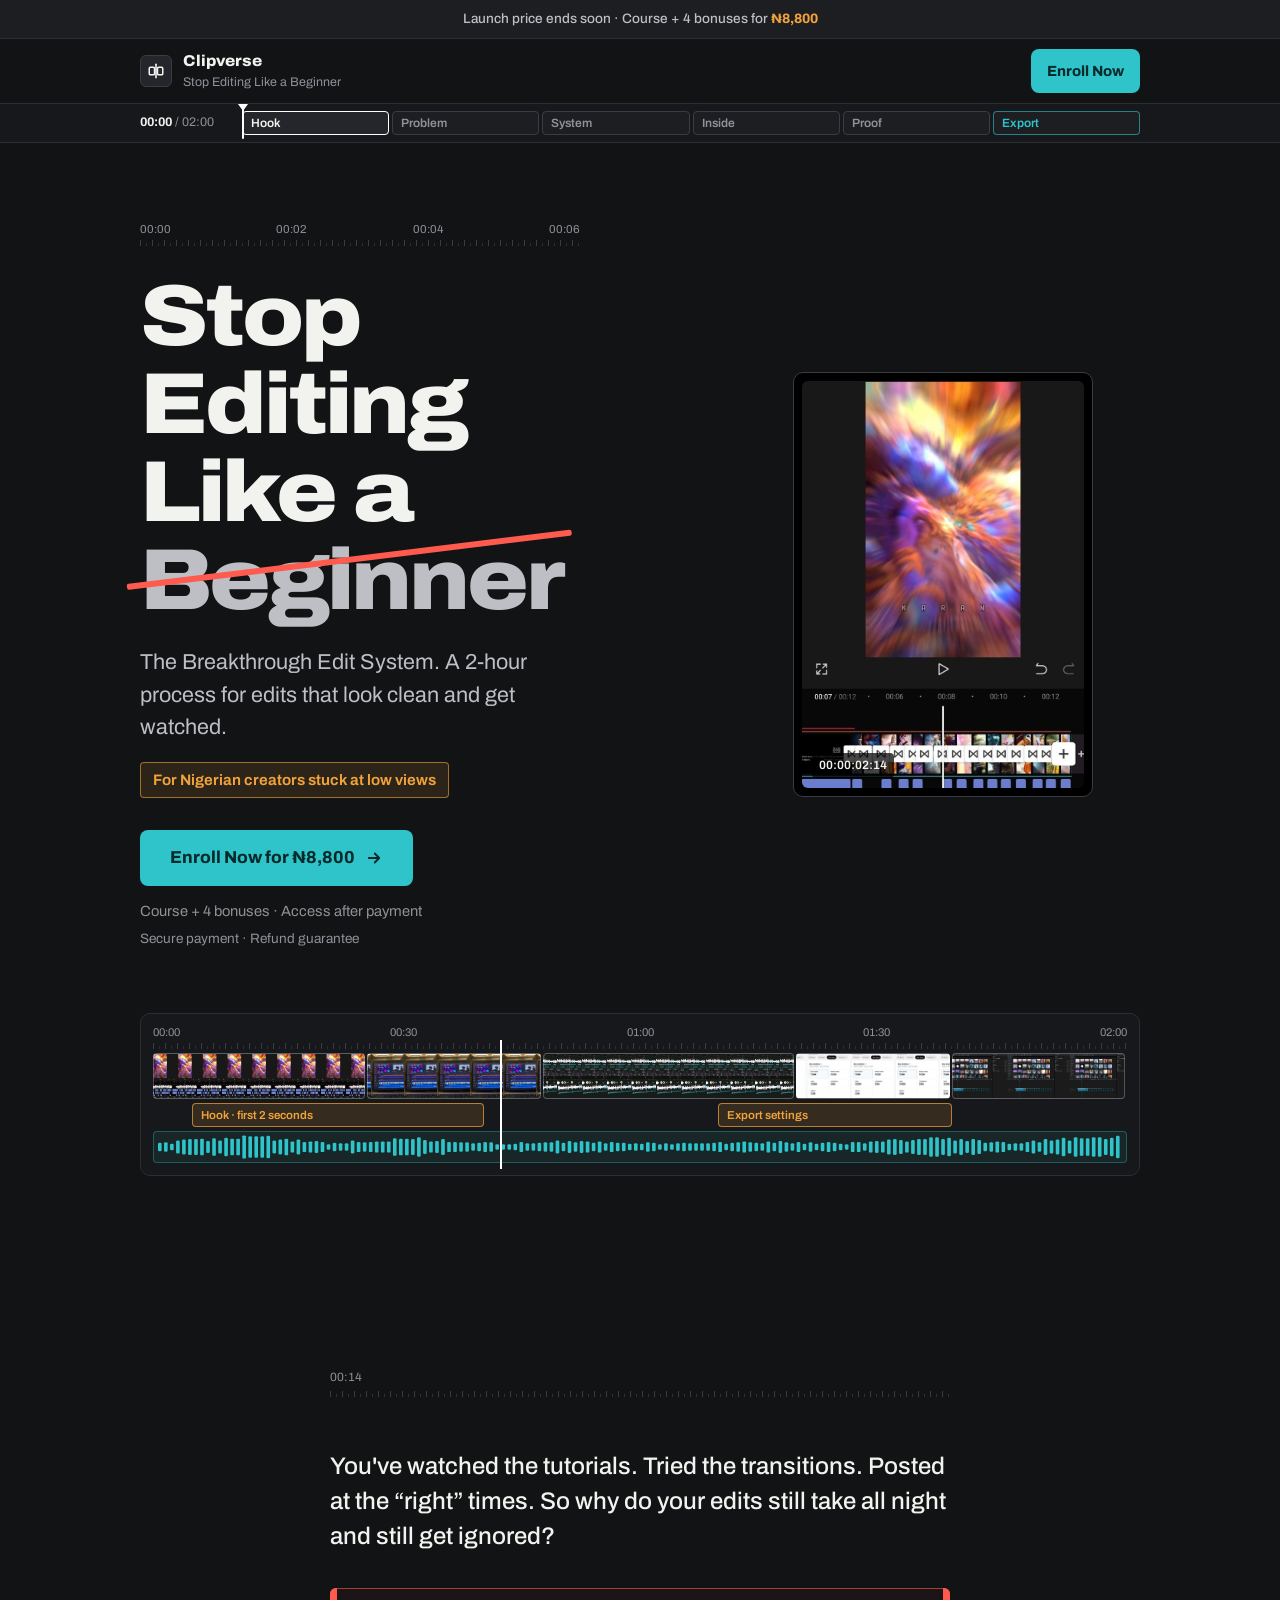
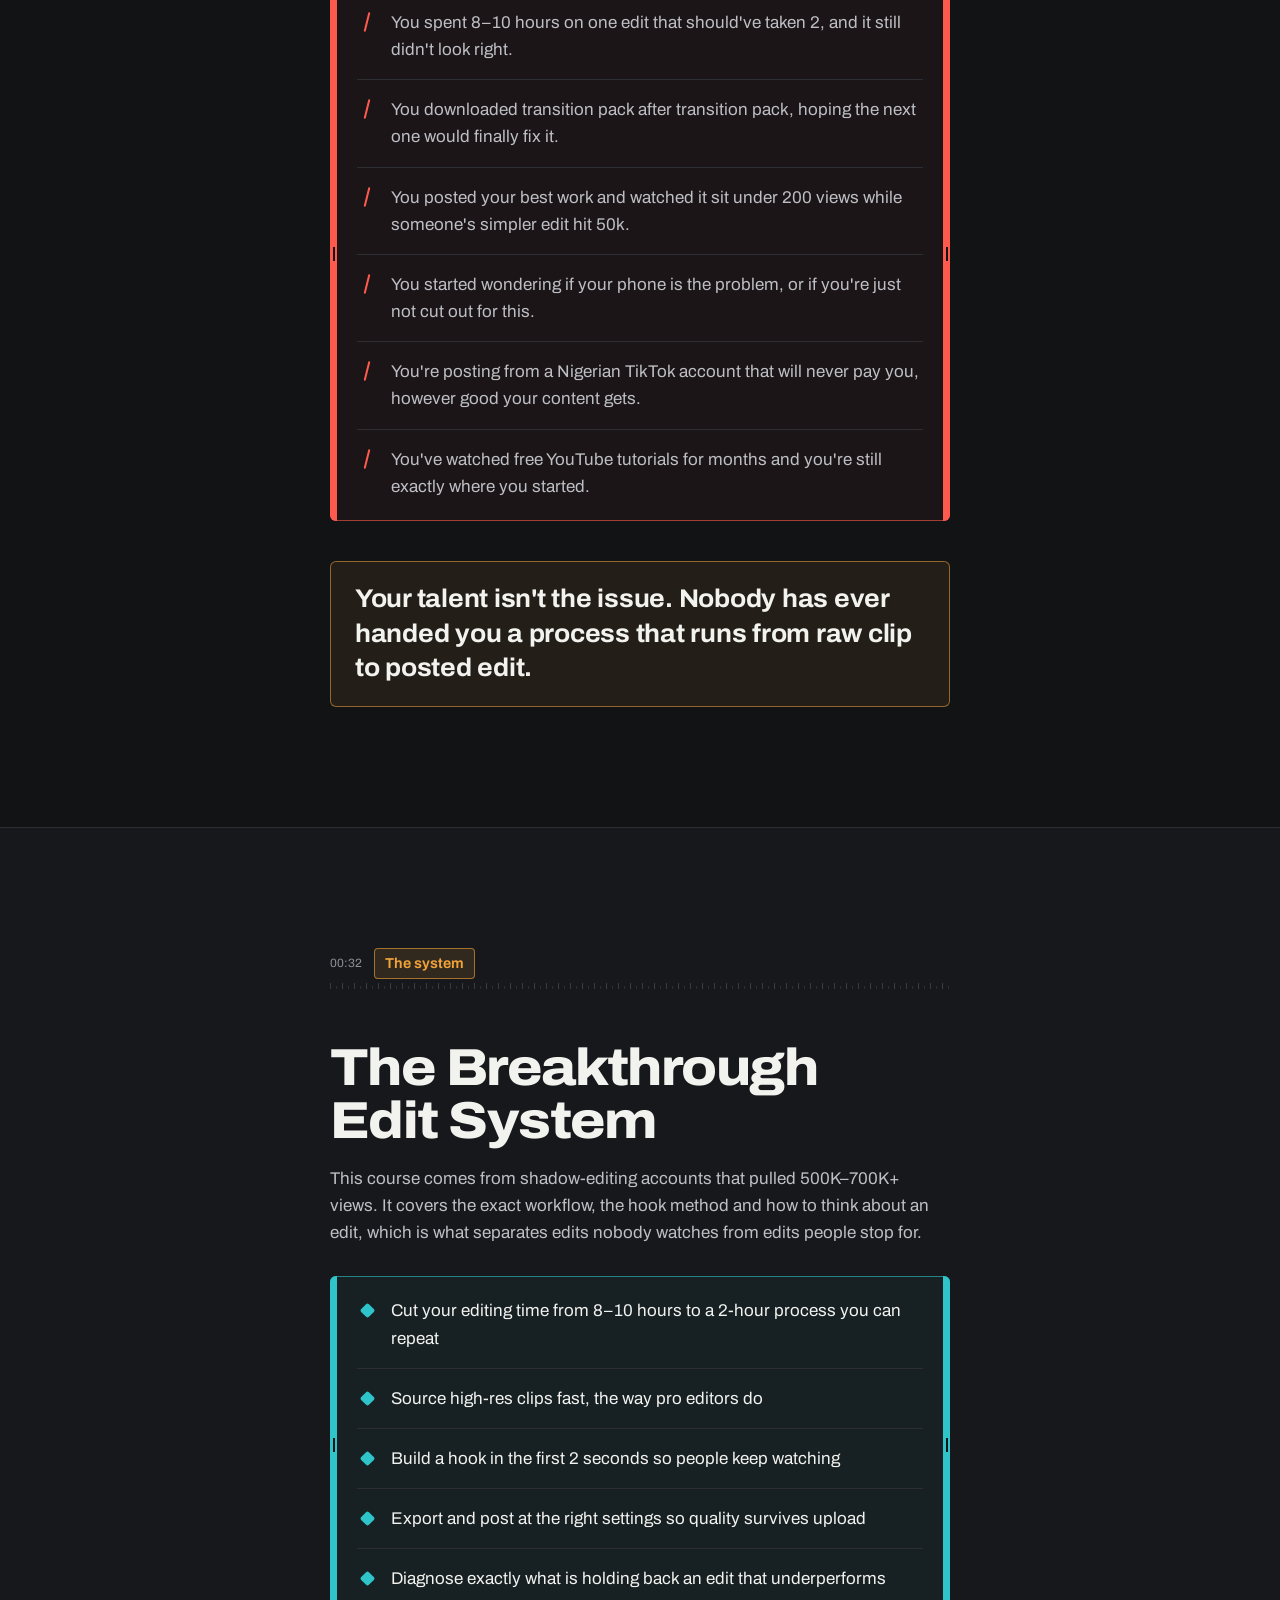
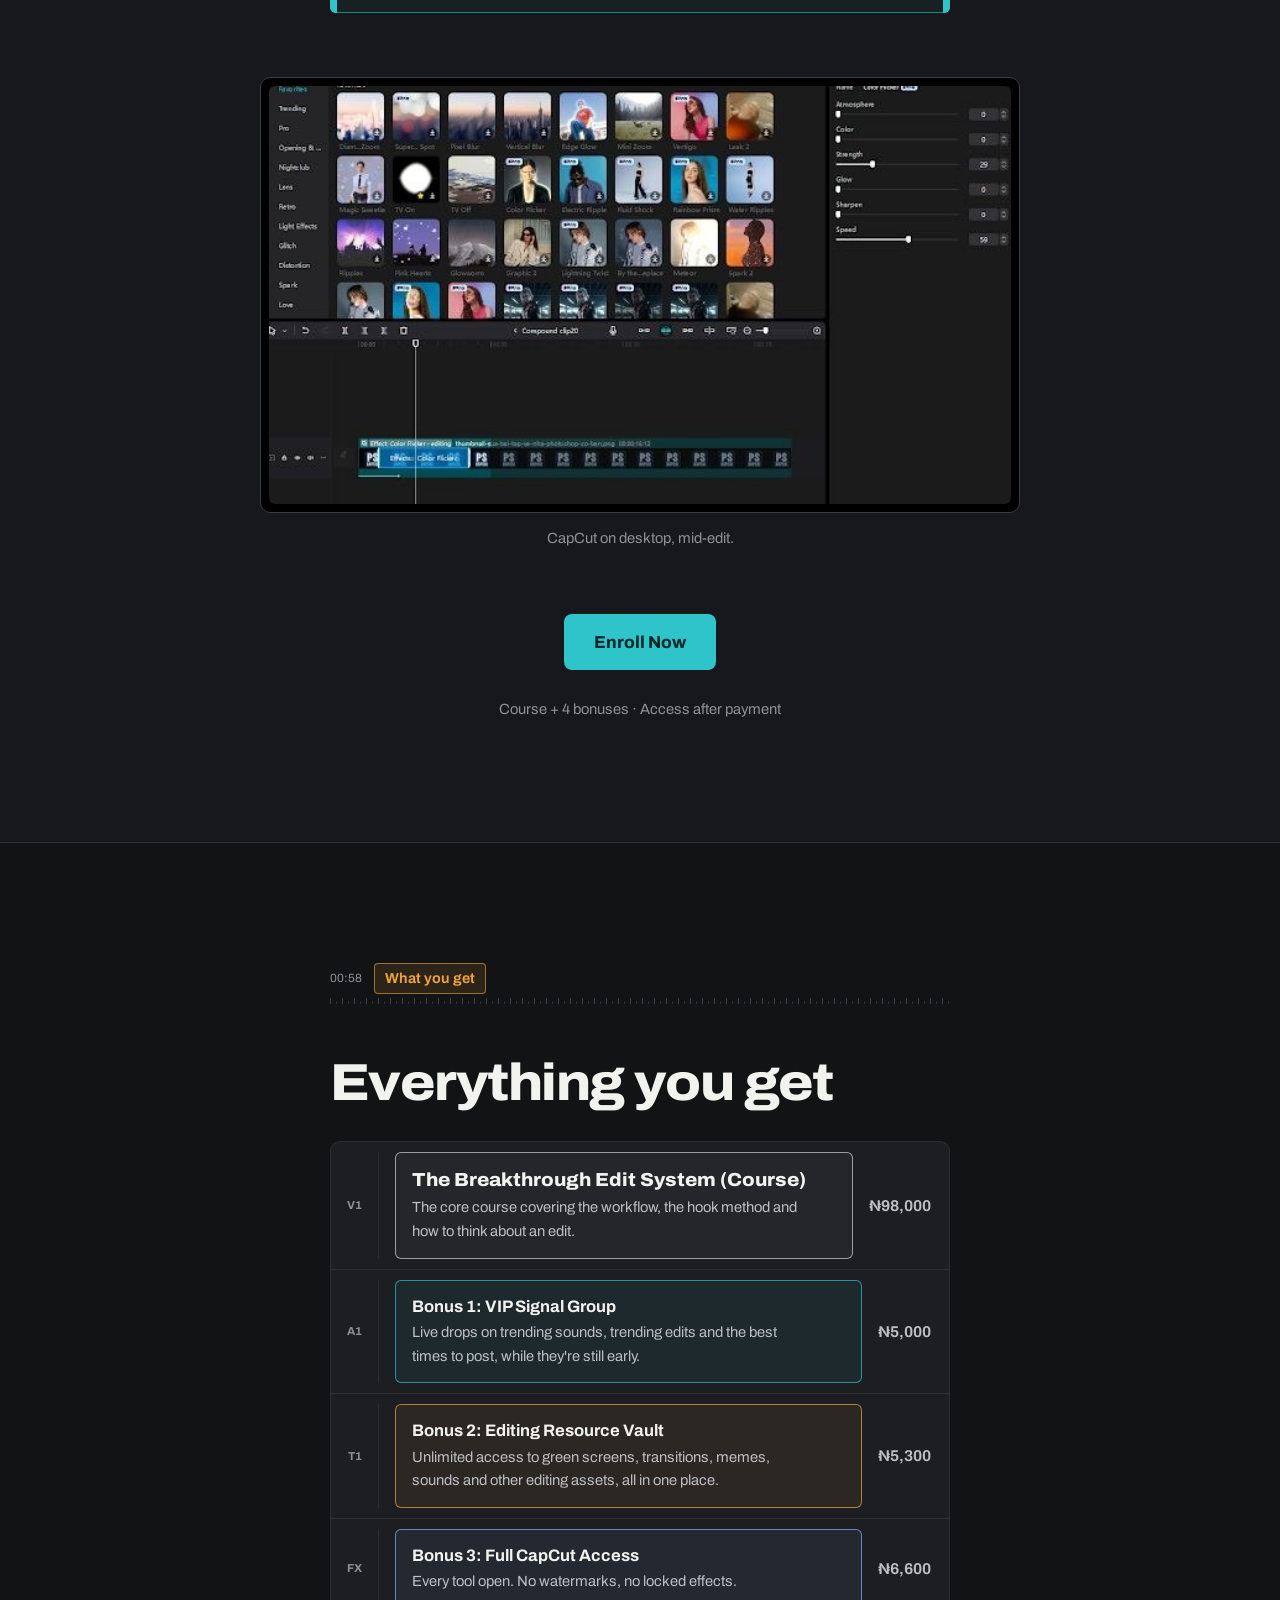
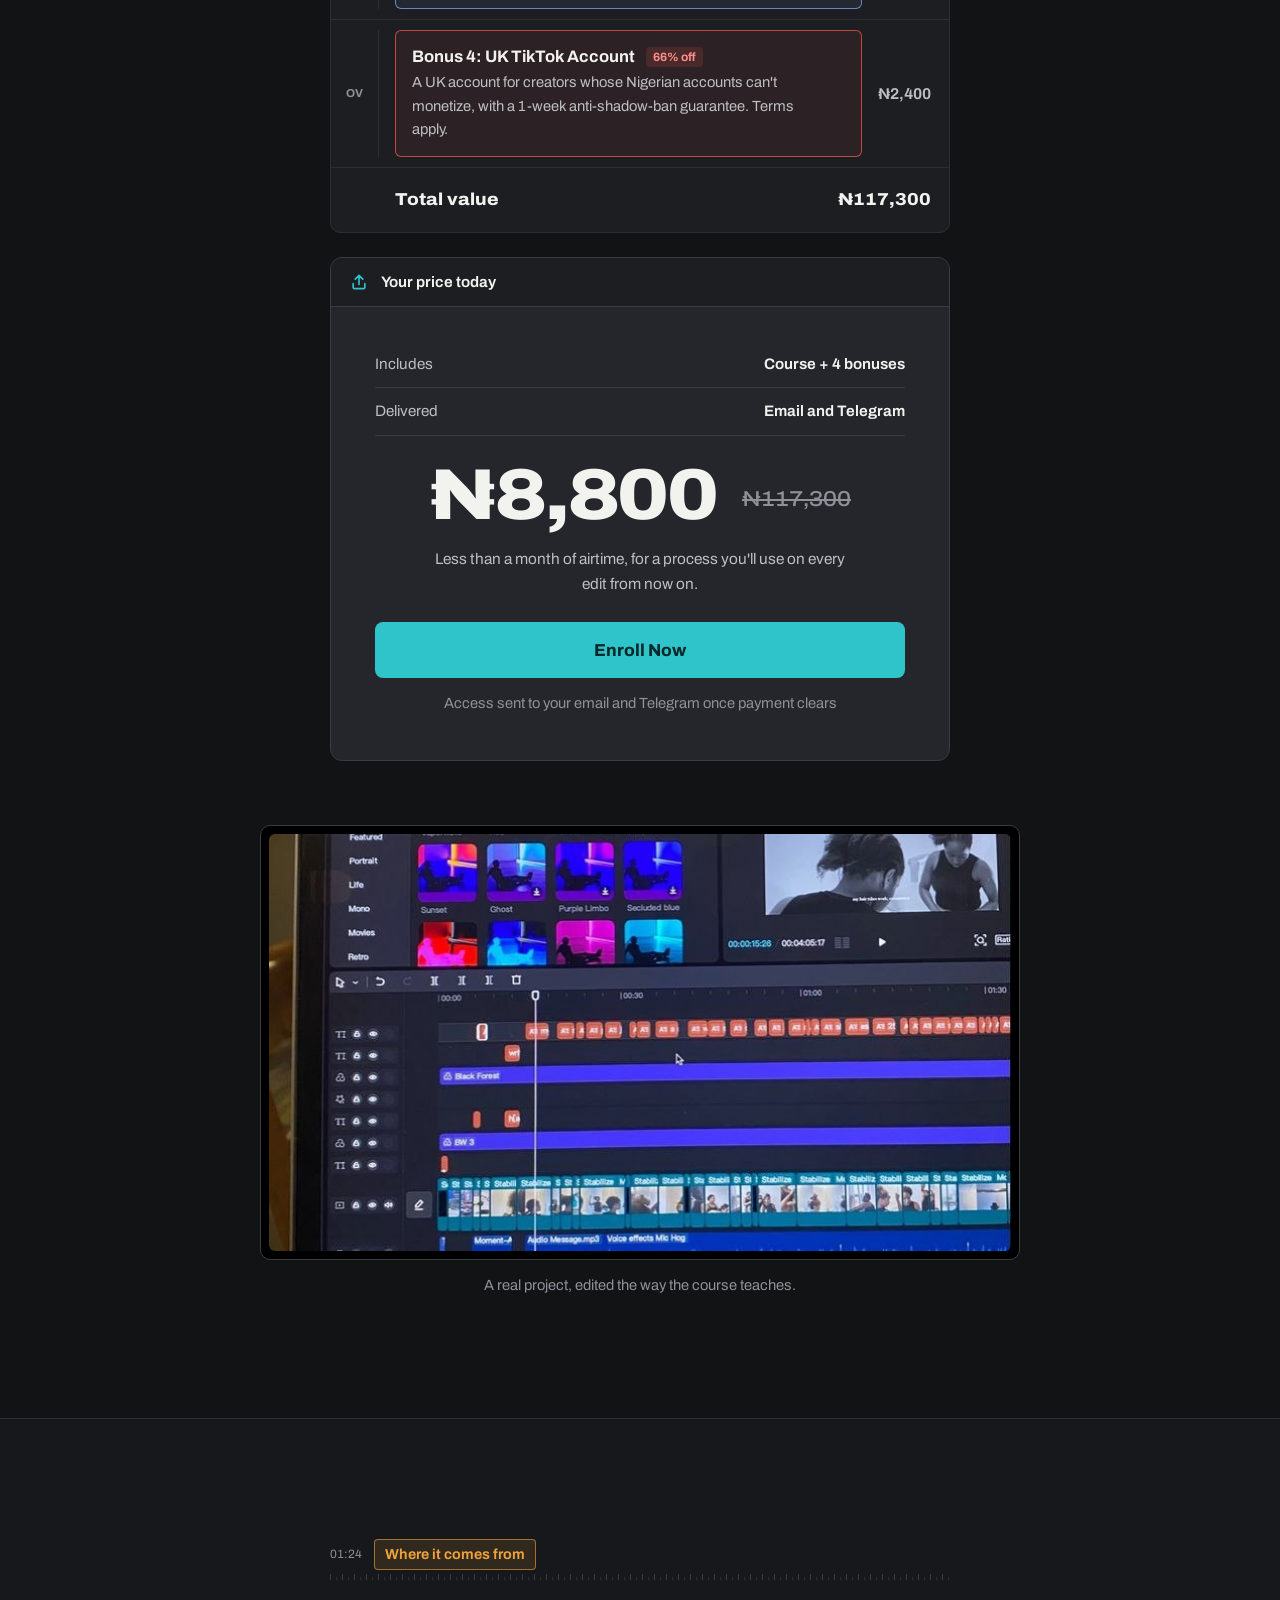
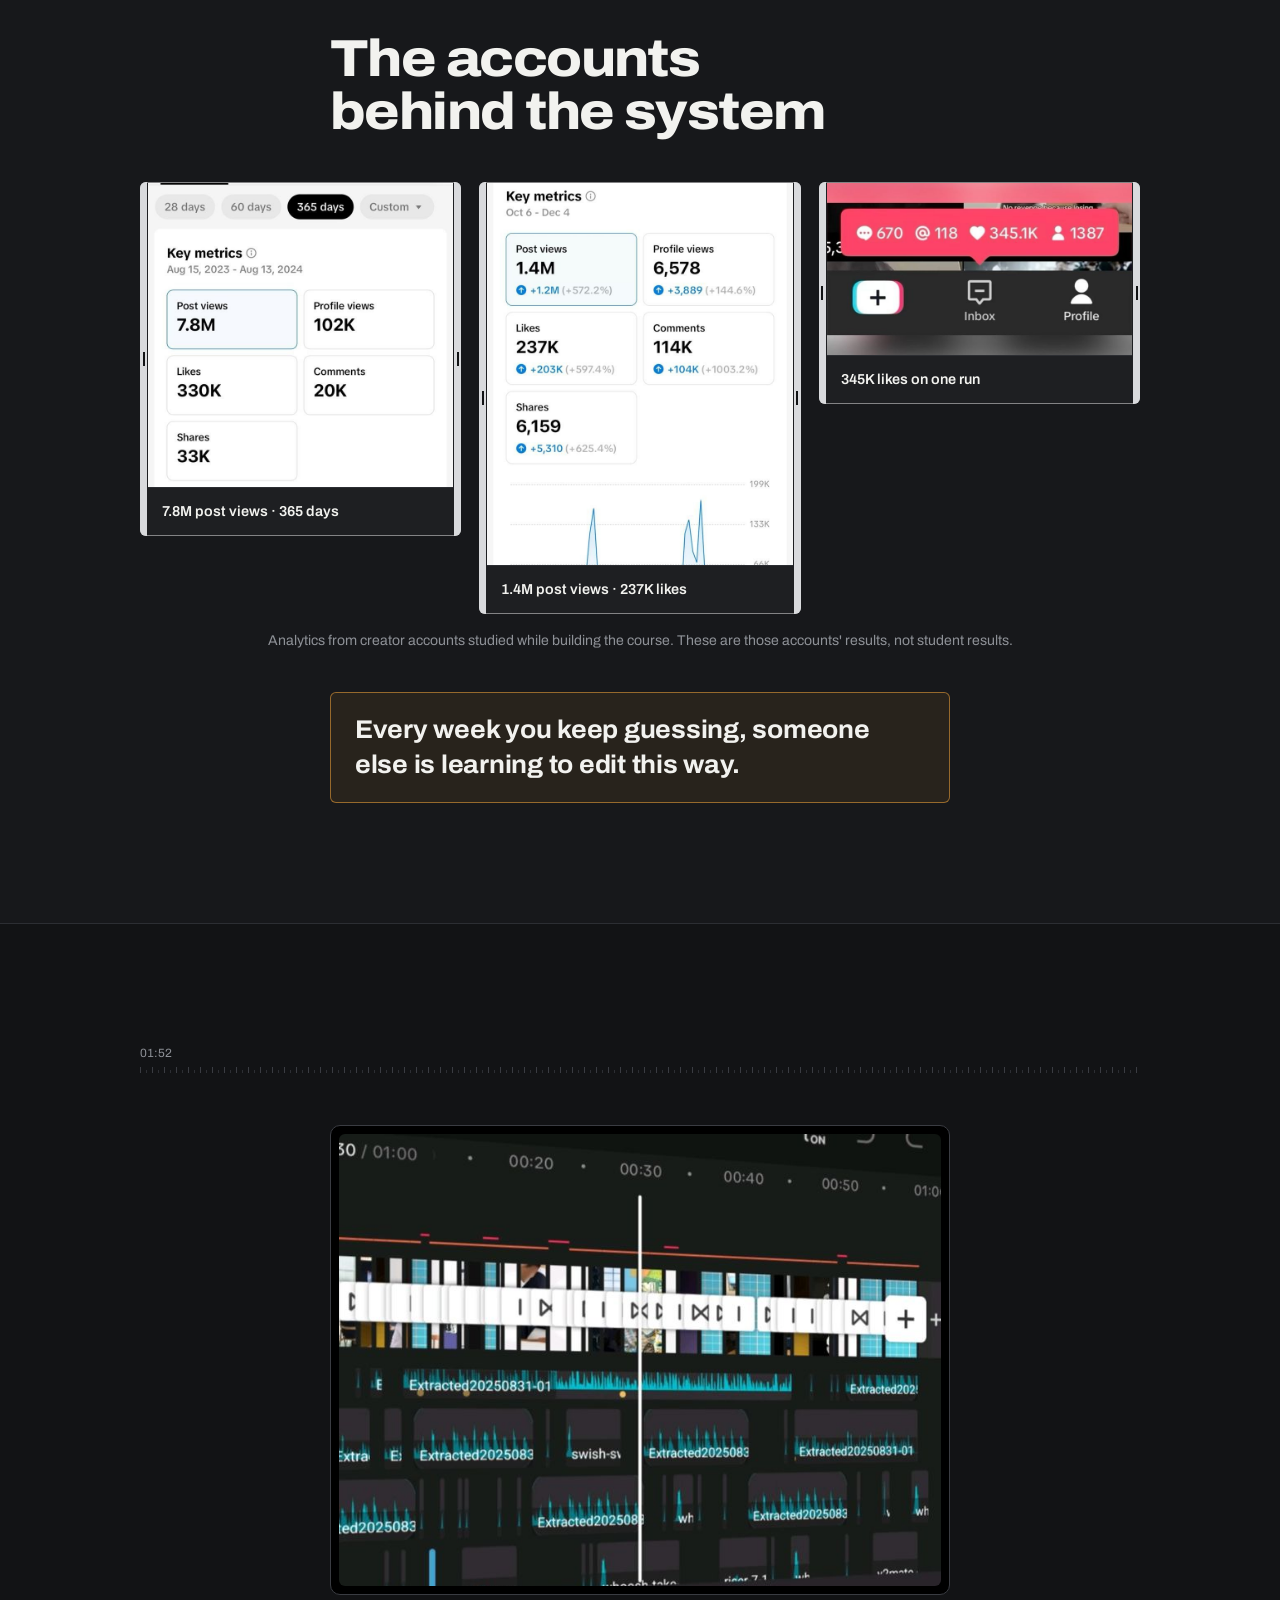
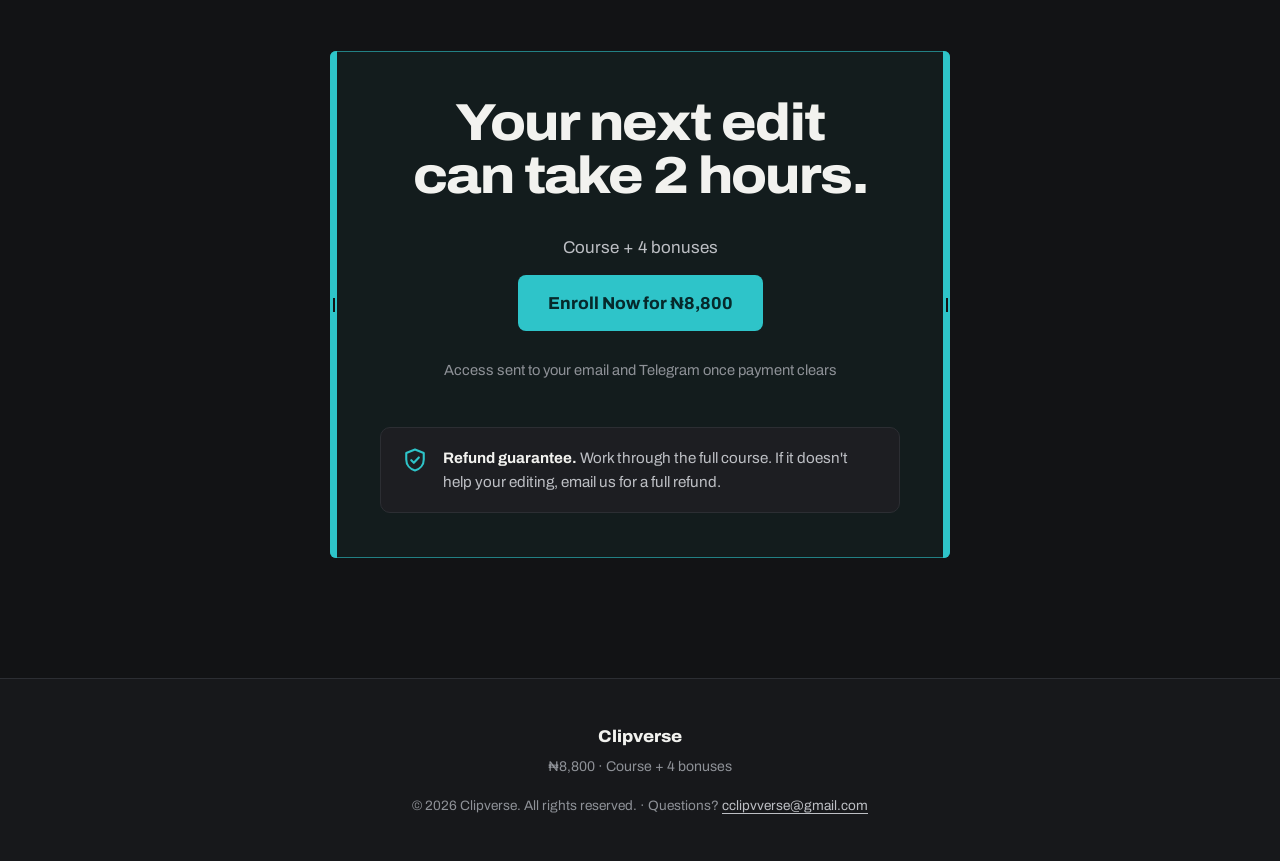
==== commit 759182e2: "Rewrite sales and confirmation copy, add Clipverse brand, remove testimonials" ====
--- a/index.html
+++ b/index.html
@@ -4,12 +4,12 @@
   <meta charset="UTF-8">
   <meta name="viewport" content="width=device-width, initial-scale=1">
   <script>document.documentElement.classList.add('js');</script>
-  <title>Stop Editing Like a Beginner — The Breakthrough Edit System</title>
-  <meta name="description" content="The Breakthrough Edit System — a repeatable process for Nigerian creators to get professional, view-worthy edits done fast. Course + 4 bonuses for ₦8,800.">
+  <title>Stop Editing Like a Beginner | Clipverse</title>
+  <meta name="description" content="A video editing course for Nigerian creators. Cut a full night of editing down to 2 hours and build hooks that hold viewers. Course + 4 bonuses for ₦8,800.">
   <meta name="theme-color" content="#121315">
 
-  <meta property="og:title" content="Stop Editing Like a Beginner — The Breakthrough Edit System">
-  <meta property="og:description" content="Get professional, view-worthy edits done fast, without the wasted hours. Course + 4 bonuses for ₦8,800.">
+  <meta property="og:title" content="Stop Editing Like a Beginner | Clipverse">
+  <meta property="og:description" content="Cut a full night of editing down to 2 hours and build hooks that hold viewers. Course + 4 bonuses for ₦8,800.">
   <meta property="og:type" content="website">
 
   <link rel="preload" href="assets/fonts/archivo-latin.woff2" as="font" type="font/woff2" crossorigin>
@@ -24,16 +24,16 @@
 
   <header class="nav" data-nav>
     <div class="container nav__inner">
-      <a class="brand" href="#top" aria-label="Stop Editing Like a Beginner — home">
+      <a class="brand" href="#top" aria-label="Clipverse home">
         <span class="mark" aria-hidden="true">
           <svg viewBox="0 0 24 24" fill="none" stroke="currentColor" stroke-width="2" stroke-linecap="round"><rect x="3" y="7" width="7" height="10" rx="1.5"/><rect x="14" y="7" width="7" height="10" rx="1.5"/><path d="M12 3v18"/></svg>
         </span>
         <span class="brand__name">
-          <b>Stop Editing Like a Beginner</b>
-          <span class="brand__sub">The Breakthrough Edit System</span>
+          <b>Clipverse</b>
+          <span class="brand__sub">Stop Editing Like a Beginner</span>
         </span>
       </a>
-      <a class="btn btn--sm nav__cta" href="#get" data-checkout>Get the system</a>
+      <a class="btn btn--sm nav__cta" href="#get" data-checkout>Enroll Now</a>
     </div>
 
     <!-- Project strip: each section is a clip, the playhead follows the scroll -->
@@ -63,15 +63,15 @@
             <span>00:00</span><span>00:02</span><span>00:04</span><span>00:06</span>
           </div>
           <h1>Stop Editing Like a <span class="cut">Beginner</span></h1>
-          <p class="lede">The Breakthrough Edit System — get professional, view-worthy edits done fast, without the wasted hours.</p>
+          <p class="lede">The Breakthrough Edit System. A 2-hour process for edits that look clean and get watched.</p>
           <p class="audience">For Nigerian creators stuck at low views</p>
           <div class="cta">
             <a class="btn btn--lg" href="#get" data-checkout>
-              Get the System for &#8358;8,800
+              Enroll Now for &#8358;8,800
               <svg viewBox="0 0 24 24" fill="none" stroke="currentColor" stroke-width="2.4" stroke-linecap="round" stroke-linejoin="round" aria-hidden="true"><path d="M5 12h14M13 6l6 6-6 6"/></svg>
             </a>
-            <p class="cta__micro">Instant access &middot; Course + 4 bonuses</p>
-            <p class="cta__trust">Secure payment &middot; Full guarantee</p>
+            <p class="cta__micro">Course + 4 bonuses &middot; Access after payment</p>
+            <p class="cta__trust">Secure payment &middot; Refund guarantee</p>
           </div>
         </div>
         <div class="hero__media">
@@ -107,34 +107,34 @@
     <section class="section" id="problem">
       <div class="container narrow">
         <div class="band"><span class="band__tc" aria-hidden="true">00:14</span></div>
-        <p class="lede--plain">You've watched the tutorials. Tried the transitions. Posted at the &ldquo;right&rdquo; times. So why are your edits still taking all night — and still getting ignored?</p>
+        <p class="lede--plain">You've watched the tutorials. Tried the transitions. Posted at the &ldquo;right&rdquo; times. So why do your edits still take all night and still get ignored?</p>
 
         <ul class="painlist clipbox">
           <li>You spent 8&ndash;10 hours on one edit that should've taken 2, and it still didn't look right.</li>
-          <li>You downloaded transition pack after transition pack, hoping the next one would finally be the fix.</li>
-          <li>You posted your best work and watched it sit at under 200 views while someone else's simpler edit hit 50k.</li>
+          <li>You downloaded transition pack after transition pack, hoping the next one would finally fix it.</li>
+          <li>You posted your best work and watched it sit under 200 views while someone's simpler edit hit 50k.</li>
           <li>You started wondering if your phone is the problem, or if you're just not cut out for this.</li>
-          <li>You're editing on a Nigerian TikTok account that will never pay you, no matter how good your content gets.</li>
-          <li>You've watched free YouTube tutorials for months and you're still stuck exactly where you started.</li>
+          <li>You're posting from a Nigerian TikTok account that will never pay you, however good your content gets.</li>
+          <li>You've watched free YouTube tutorials for months and you're still exactly where you started.</li>
         </ul>
 
-        <p class="callout-line">None of this happened because you lack talent. It happened because nobody has ever given you a system that matches how editing actually works — not another effects tutorial.</p>
+        <p class="callout-line">Your talent isn't the issue. Nobody has ever handed you a process that runs from raw clip to posted edit.</p>
       </div>
     </section>
 
     <!-- ============ SOLUTION ============ -->
     <section class="section section--alt" id="system">
       <div class="container narrow">
-        <div class="band"><span class="band__tc" aria-hidden="true">00:32</span><span class="band__label">Introducing</span></div>
+        <div class="band"><span class="band__tc" aria-hidden="true">00:32</span><span class="band__label">The system</span></div>
         <h2>The Breakthrough Edit System</h2>
-        <p class="body">A course built from real experience shadow-editing accounts that have pulled 500K&ndash;700K+ views, for Nigerian creators who are done guessing and ready for a repeatable process. This isn't theory. It's the exact workflow, hook-building method, and mindset shift that separates edits nobody watches from edits that stop the scroll.</p>
+        <p class="body">This course comes from shadow-editing accounts that pulled 500K&ndash;700K+ views. It covers the exact workflow, the hook method and how to think about an edit, which is what separates edits nobody watches from edits people stop for.</p>
 
         <ul class="wins clipbox">
-          <li>Cut your editing time from 8&ndash;10 hours down to a repeatable 2-hour process</li>
-          <li>Source high-res clips fast, the way pro editors do it</li>
-          <li>Build a hook in the first 2 seconds that stops people mid-scroll</li>
-          <li>Export and post at the right settings so quality never gets lost</li>
-          <li>Know exactly what's wrong with an underperforming edit — technique, not talent</li>
+          <li>Cut your editing time from 8&ndash;10 hours to a 2-hour process you can repeat</li>
+          <li>Source high-res clips fast, the way pro editors do</li>
+          <li>Build a hook in the first 2 seconds so people keep watching</li>
+          <li>Export and post at the right settings so quality survives upload</li>
+          <li>Diagnose exactly what is holding back an edit that underperforms</li>
         </ul>
       </div>
 
@@ -144,13 +144,13 @@
             <img src="assets/img/capcut-effects-timeline.jpg" width="600" height="424" loading="lazy" decoding="async"
                  alt="CapCut on desktop with the effects library open and a Color Flicker effect being applied to a clip on the timeline.">
           </div>
-          <figcaption>Same clip, before and after the system. The difference is technique, not talent.</figcaption>
+          <figcaption>CapCut on desktop, mid-edit.</figcaption>
         </figure>
       </div>
 
       <div class="container center">
-        <a class="btn btn--lg" href="#get" data-checkout>Get the System for &#8358;8,800</a>
-        <p class="cta__micro">Instant access &middot; Course + 4 bonuses</p>
+        <a class="btn btn--lg" href="#get" data-checkout>Enroll Now</a>
+        <p class="cta__micro">Course + 4 bonuses &middot; Access after payment</p>
       </div>
     </section>
 
@@ -158,45 +158,45 @@
     <section class="section" id="whats-inside">
       <div class="container narrow">
         <div class="band"><span class="band__tc" aria-hidden="true">00:58</span><span class="band__label">What you get</span></div>
-        <h2>Everything in the system</h2>
+        <h2>Everything you get</h2>
 
         <div class="stack">
           <div class="stack__row stack__row--main" data-lane="V1">
             <div>
               <h3>The Breakthrough Edit System (Course)</h3>
-              <p>The core course — workflow, hook-building method, and the mindset shift.</p>
+              <p>The core course covering the workflow, the hook method and how to think about an edit.</p>
             </div>
             <span class="price">&#8358;98,000</span>
           </div>
 
           <div class="stack__row stack__row--audio" data-lane="A1">
             <div>
-              <h3>Bonus 1 — VIP Signal Group</h3>
-              <p>Real-time drops on trending sounds, trending edits, and the best times to post, before everyone else catches on.</p>
+              <h3>Bonus 1: VIP Signal Group</h3>
+              <p>Live drops on trending sounds, trending edits and the best times to post, while they're still early.</p>
             </div>
             <span class="price">&#8358;5,000</span>
           </div>
 
           <div class="stack__row stack__row--text" data-lane="T1">
             <div>
-              <h3>Bonus 2 — Editing Resource Vault</h3>
-              <p>Unlimited access to green screens, transitions, memes, sounds, and other editing tools in one place.</p>
+              <h3>Bonus 2: Editing Resource Vault</h3>
+              <p>Unlimited access to green screens, transitions, memes, sounds and other editing assets, all in one place.</p>
             </div>
             <span class="price">&#8358;5,300</span>
           </div>
 
           <div class="stack__row stack__row--fx" data-lane="FX">
             <div>
-              <h3>Bonus 3 — Unlocked CapCut Access</h3>
-              <p>Full toolkit, no watermarks, no limits.</p>
+              <h3>Bonus 3: Full CapCut Access</h3>
+              <p>Every tool open. No watermarks, no locked effects.</p>
             </div>
             <span class="price">&#8358;6,600</span>
           </div>
 
           <div class="stack__row stack__row--marker" data-lane="OV">
             <div>
-              <h3>Bonus 4 — UK TikTok Account <span class="tag">66% off</span></h3>
-              <p>Solves the Nigeria-can't-monetize problem, backed by a 1-week anti-shadow-ban guarantee. Terms and conditions apply.</p>
+              <h3>Bonus 4: UK TikTok Account <span class="tag">66% off</span></h3>
+              <p>A UK account for creators whose Nigerian accounts can't monetize, with a 1-week anti-shadow-ban guarantee. Terms apply.</p>
             </div>
             <span class="price">&#8358;2,400</span>
           </div>
@@ -211,12 +211,12 @@
           <p class="pricecard__label"><svg class="pricecard__icon" viewBox="0 0 24 24" fill="none" stroke="currentColor" stroke-width="2" stroke-linecap="round" stroke-linejoin="round" aria-hidden="true"><path d="M12 15V4M7.5 8.5 12 4l4.5 4.5"/><path d="M5 14v4.5A1.5 1.5 0 0 0 6.5 20h11a1.5 1.5 0 0 0 1.5-1.5V14"/></svg>Your price today</p>
           <dl class="settings">
             <div><dt>Includes</dt><dd>Course + 4 bonuses</dd></div>
-            <div><dt>Delivered</dt><dd>Email / Telegram</dd></div>
+            <div><dt>Delivered</dt><dd>Email and Telegram</dd></div>
           </dl>
           <p class="pricecard__amount">&#8358;8,800 <s>&#8358;117,300</s></p>
-          <p class="pricecard__note">That's less than the airtime you'll spend this month scrolling past edits that aren't half as good as what you're about to learn.</p>
-          <a class="btn btn--lg btn--block" href="#get" data-checkout>Get instant access</a>
-          <p class="cta__micro">Sent to your email / Telegram after confirmation</p>
+          <p class="pricecard__note">Less than a month of airtime, for a process you'll use on every edit from now on.</p>
+          <a class="btn btn--lg btn--block" href="#get" data-checkout>Enroll Now</a>
+          <p class="cta__micro">Access sent to your email and Telegram once payment clears</p>
         </div>
       </div>
 
@@ -226,7 +226,7 @@
             <img src="assets/img/workflow-macbook.jpg" width="736" height="980" loading="lazy" decoding="async"
                  alt="A creator editing a project on a laptop in CapCut, with filters and a multi-track timeline open.">
           </div>
-          <figcaption>The actual workflow — how pro editors move, not another effects tutorial.</figcaption>
+          <figcaption>A real project, edited the way the course teaches.</figcaption>
         </figure>
       </div>
     </section>
@@ -234,8 +234,8 @@
     <!-- ============ PROOF ============ -->
     <section class="section section--alt" id="proof">
       <div class="container narrow">
-        <div class="band"><span class="band__tc" aria-hidden="true">01:24</span><span class="band__label">Real results</span></div>
-        <h2>What happens when the process is right</h2>
+        <div class="band"><span class="band__tc" aria-hidden="true">01:24</span><span class="band__label">Where it comes from</span></div>
+        <h2>The accounts behind the system</h2>
       </div>
 
       <div class="container">
@@ -256,24 +256,11 @@
             <figcaption>345K likes on one run</figcaption>
           </figure>
         </div>
-        <p class="receipts__note">Analytics from creator accounts studied while building the system.</p>
-      </div>
-
-      <div class="container narrow">
-        <div class="quotes">
-          <blockquote class="clipbox clipbox--overlay">
-            <div class="stars" role="img" aria-label="Rated 5 out of 5"><svg viewBox="0 0 24 24" aria-hidden="true"><path d="m12 3.2 2.6 5.6 6.1.7-4.5 4.2 1.2 6-5.4-3-5.4 3 1.2-6-4.5-4.2 6.1-.7L12 3.2Z"/></svg><svg viewBox="0 0 24 24" aria-hidden="true"><path d="m12 3.2 2.6 5.6 6.1.7-4.5 4.2 1.2 6-5.4-3-5.4 3 1.2-6-4.5-4.2 6.1-.7L12 3.2Z"/></svg><svg viewBox="0 0 24 24" aria-hidden="true"><path d="m12 3.2 2.6 5.6 6.1.7-4.5 4.2 1.2 6-5.4-3-5.4 3 1.2-6-4.5-4.2 6.1-.7L12 3.2Z"/></svg><svg viewBox="0 0 24 24" aria-hidden="true"><path d="m12 3.2 2.6 5.6 6.1.7-4.5 4.2 1.2 6-5.4-3-5.4 3 1.2-6-4.5-4.2 6.1-.7L12 3.2Z"/></svg><svg viewBox="0 0 24 24" aria-hidden="true"><path d="m12 3.2 2.6 5.6 6.1.7-4.5 4.2 1.2 6-5.4-3-5.4 3 1.2-6-4.5-4.2 6.1-.7L12 3.2Z"/></svg></div>
-            <p>&ldquo;I used to spend my whole night on one edit and still hate how it turned out. Now I'm done in under 2 hours and it actually looks clean.&rdquo;</p>
-            <footer>Tobi, 19, Lagos <span>Cut editing time by 70% within 2 weeks</span></footer>
-          </blockquote>
-          <blockquote class="clipbox clipbox--overlay">
-            <div class="stars" role="img" aria-label="Rated 5 out of 5"><svg viewBox="0 0 24 24" aria-hidden="true"><path d="m12 3.2 2.6 5.6 6.1.7-4.5 4.2 1.2 6-5.4-3-5.4 3 1.2-6-4.5-4.2 6.1-.7L12 3.2Z"/></svg><svg viewBox="0 0 24 24" aria-hidden="true"><path d="m12 3.2 2.6 5.6 6.1.7-4.5 4.2 1.2 6-5.4-3-5.4 3 1.2-6-4.5-4.2 6.1-.7L12 3.2Z"/></svg><svg viewBox="0 0 24 24" aria-hidden="true"><path d="m12 3.2 2.6 5.6 6.1.7-4.5 4.2 1.2 6-5.4-3-5.4 3 1.2-6-4.5-4.2 6.1-.7L12 3.2Z"/></svg><svg viewBox="0 0 24 24" aria-hidden="true"><path d="m12 3.2 2.6 5.6 6.1.7-4.5 4.2 1.2 6-5.4-3-5.4 3 1.2-6-4.5-4.2 6.1-.7L12 3.2Z"/></svg><svg viewBox="0 0 24 24" aria-hidden="true"><path d="m12 3.2 2.6 5.6 6.1.7-4.5 4.2 1.2 6-5.4-3-5.4 3 1.2-6-4.5-4.2 6.1-.7L12 3.2Z"/></svg></div>
-            <p>&ldquo;I kept thinking maybe editing just wasn't for me. This showed me it was never talent, it was the process I was missing.&rdquo;</p>
-            <footer>Chiamaka, 20, Benin City <span>First edit after the course outperformed her last 10 posts combined</span></footer>
-          </blockquote>
-        </div>
-
-        <p class="callout-line">Every week you keep guessing is another week someone else is learning the system that gets them watched.</p>
+        <p class="receipts__note">Analytics from creator accounts studied while building the course. These are those accounts' results, not student results.</p>
+      </div>
+
+      <div class="container narrow">
+        <p class="callout-line">Every week you keep guessing, someone else is learning to edit this way.</p>
       </div>
     </section>
 
@@ -291,14 +278,14 @@
 
       <div class="container narrow center">
         <div class="final__clip clipbox clipbox--audio">
-        <h2>Get instant access — &#8358;8,800</h2>
-        <p class="body">Course + 4 bonuses &middot; Delivered straight to you</p>
-        <a class="btn btn--lg" href="#get" data-checkout>Get the System for &#8358;8,800</a>
-        <p class="cta__micro">Sent to your email / Telegram after confirmation</p>
+        <h2>Your next edit can take 2 hours.</h2>
+        <p class="body">Course + 4 bonuses</p>
+        <a class="btn btn--lg" href="#get" data-checkout>Enroll Now for &#8358;8,800</a>
+        <p class="cta__micro">Access sent to your email and Telegram once payment clears</p>
 
         <div class="guarantee">
           <svg class="guarantee__icon" viewBox="0 0 24 24" fill="none" stroke="currentColor" stroke-width="1.8" stroke-linecap="round" stroke-linejoin="round" aria-hidden="true"><path d="M12 3 4.5 6v5.5c0 4.6 3.1 8.2 7.5 9.5 4.4-1.3 7.5-4.9 7.5-9.5V6L12 3Z"/><path d="m8.8 12.2 2.2 2.2 4.3-4.6"/></svg>
-          <p><strong>Full Guarantee.</strong> Go through the entire system. If you don't get real value from it, you get a full refund.</p>
+          <p><strong>Refund guarantee.</strong> Work through the full course. If it doesn't help your editing, email us for a full refund.</p>
         </div>
         </div>
       </div>
@@ -308,10 +295,10 @@
 
   <footer class="foot">
     <div class="container foot__inner">
-      <p class="foot__brand">Stop Editing Like a Beginner</p>
+      <p class="foot__brand">Clipverse</p>
       <p class="foot__meta">&#8358;8,800 &middot; Course + 4 bonuses</p>
       <p class="foot__legal">
-        &copy; <span data-year>2026</span> Stop Editing Like a Beginner. All rights reserved. &middot;
+        &copy; <span data-year>2026</span> Clipverse. All rights reserved. &middot;
         Questions? <a href="mailto:cclipvverse@gmail.com">cclipvverse@gmail.com</a>
       </p>
     </div>
@@ -323,7 +310,7 @@
         <strong>&#8358;8,800</strong>
         <span>Course + 4 bonuses</span>
       </div>
-      <a class="btn btn--sm" href="#get" data-checkout>Get access</a>
+      <a class="btn btn--sm" href="#get" data-checkout>Enroll Now</a>
     </div>
   </div>
 
@@ -332,13 +319,13 @@
     <form class="sheet__form" novalidate data-checkout-form>
       <div class="sheet__bar">
         <svg class="sheet__icon" viewBox="0 0 24 24" fill="none" stroke="currentColor" stroke-width="2" stroke-linecap="round" stroke-linejoin="round" aria-hidden="true"><path d="M12 15V4M7.5 8.5 12 4l4.5 4.5"/><path d="M5 14v4.5A1.5 1.5 0 0 0 6.5 20h11a1.5 1.5 0 0 0 1.5-1.5V14"/></svg>
-        <h2 id="checkout-title">Get the System &middot; &#8358;8,800</h2>
+        <h2 id="checkout-title">Enroll Now &middot; &#8358;8,800</h2>
         <button class="sheet__close" type="button" data-close aria-label="Close checkout">
           <svg viewBox="0 0 24 24" fill="none" stroke="currentColor" stroke-width="2.2" stroke-linecap="round" aria-hidden="true"><path d="M6 6l12 12M18 6 6 18"/></svg>
         </button>
       </div>
       <div class="sheet__body">
-        <p class="sheet__lede">Enter your details, then pay securely on Paystack. You'll come straight back here for your Telegram access.</p>
+        <p class="sheet__lede">Enter your details, then pay securely on Paystack. You'll land on your access page right after.</p>
 
         <div class="field">
           <label for="co-name">Full name</label>
@@ -349,13 +336,13 @@
         <div class="field">
           <label for="co-email">Email</label>
           <input id="co-email" name="email" type="email" inputmode="email" autocomplete="email" maxlength="254" required aria-describedby="co-email-hint co-email-error">
-          <p class="field__hint" id="co-email-hint">Your receipt goes here.</p>
+          <p class="field__hint" id="co-email-hint">Your receipt is sent to this email.</p>
           <p class="field__error" id="co-email-error" data-error-for="email"></p>
         </div>
 
         <p class="sheet__error" role="alert" data-form-error></p>
 
-        <button class="btn btn--lg btn--block" type="submit" data-submit>Continue to payment</button>
+        <button class="btn btn--lg btn--block" type="submit" data-submit>Enroll Now</button>
         <p class="cta__micro">Course + 4 bonuses &middot; Secured by Paystack</p>
       </div>
     </form>
